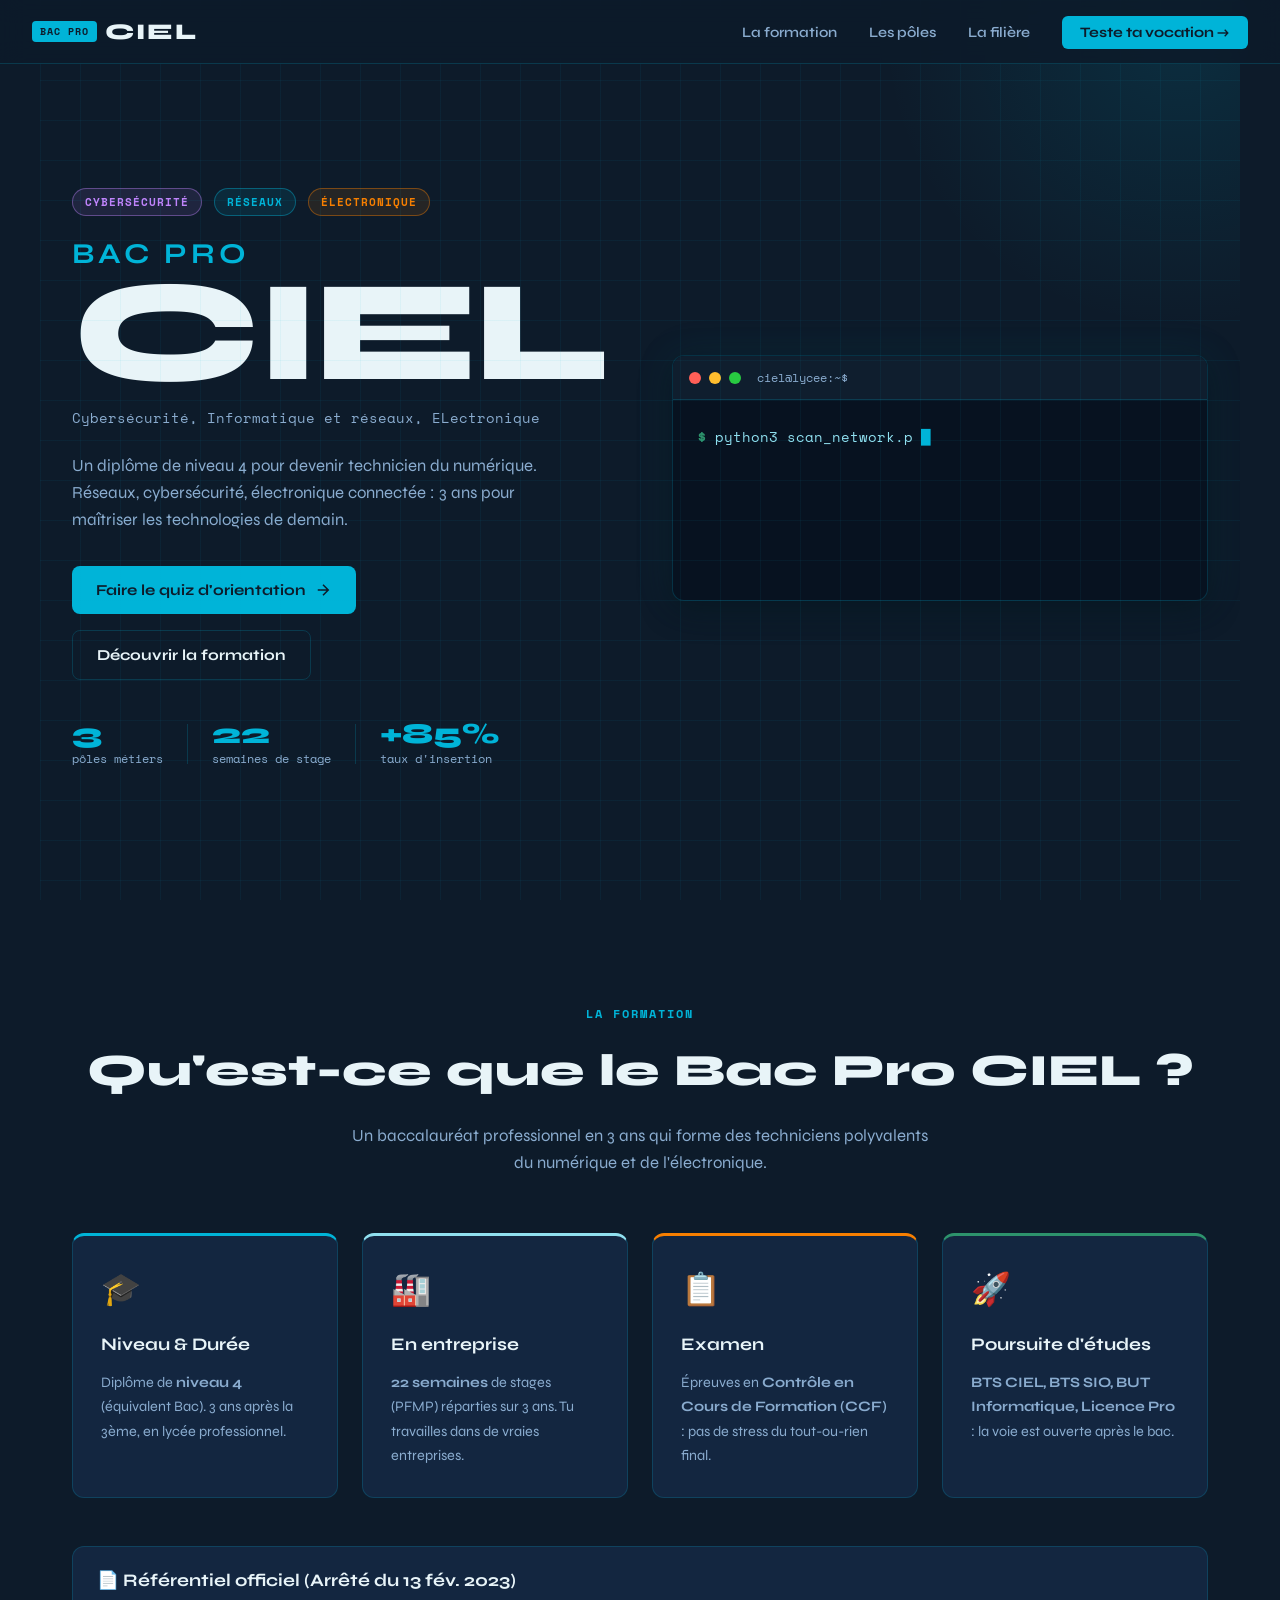
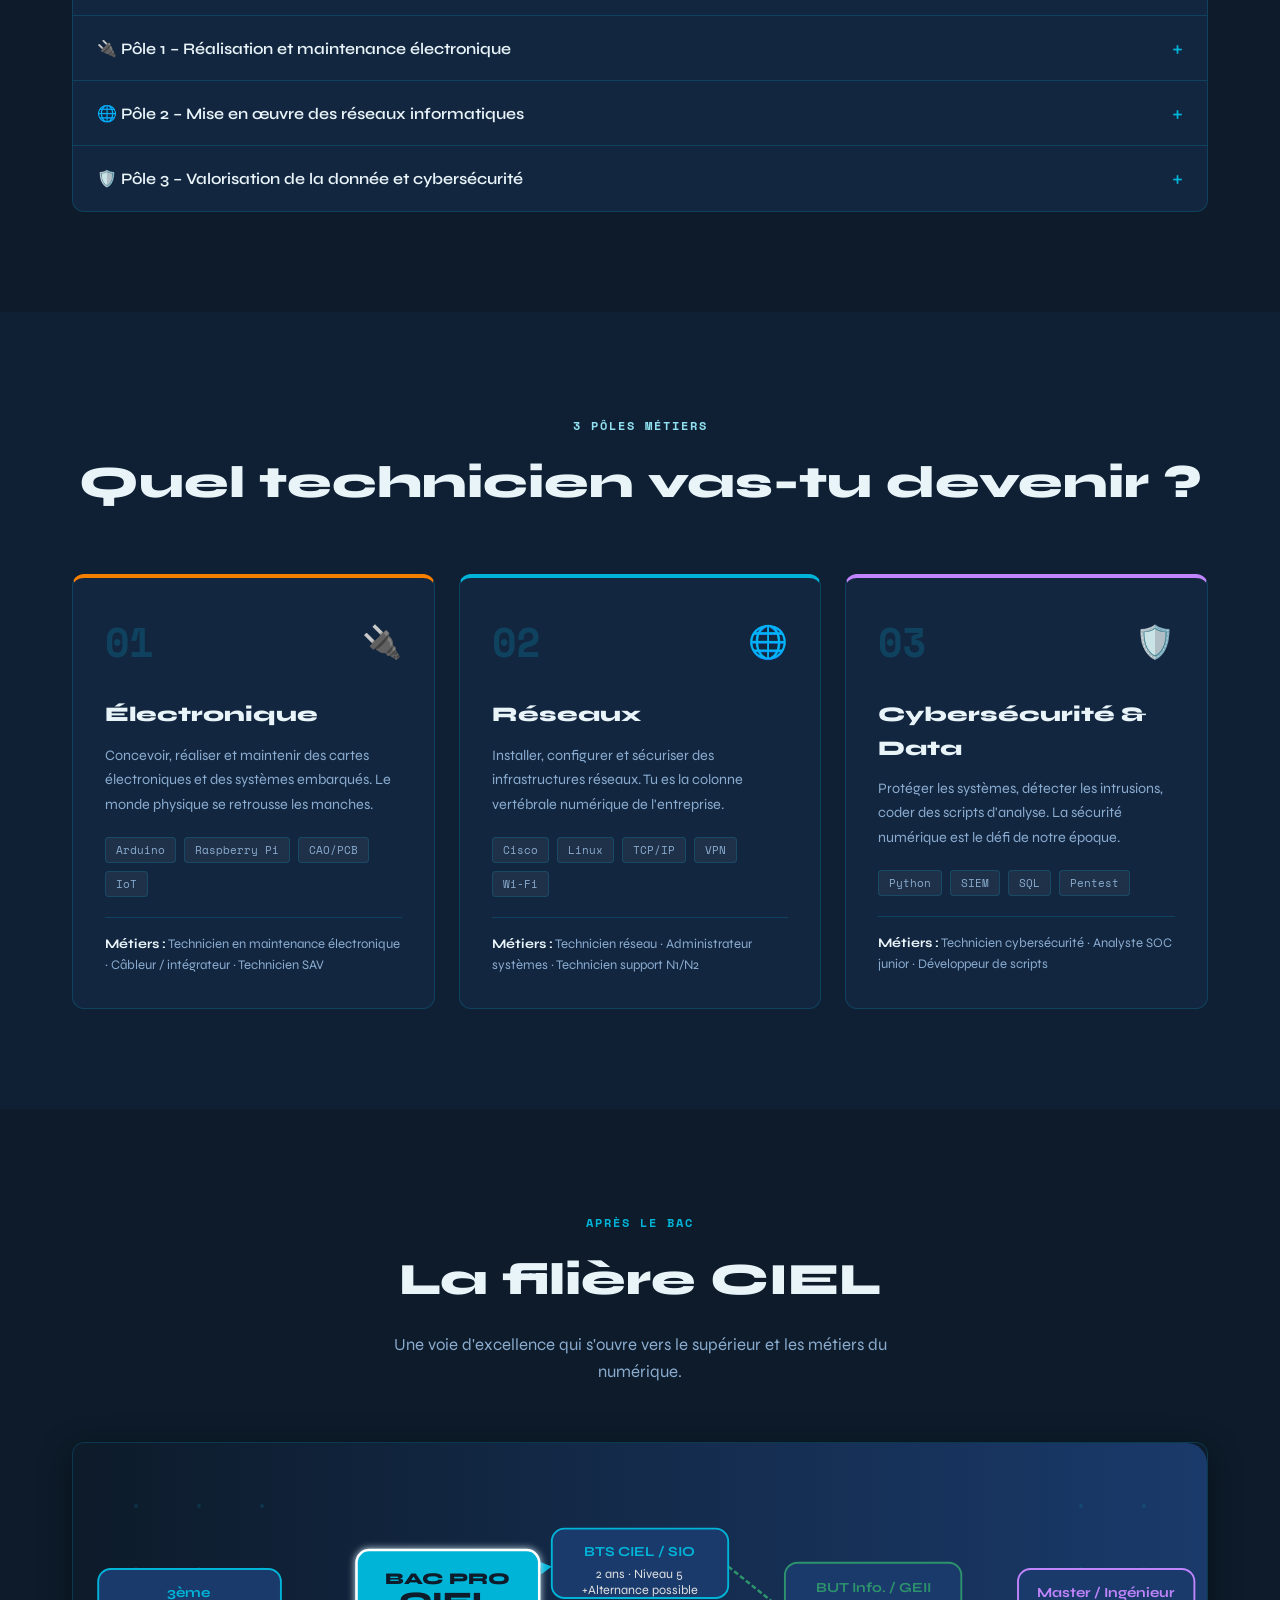
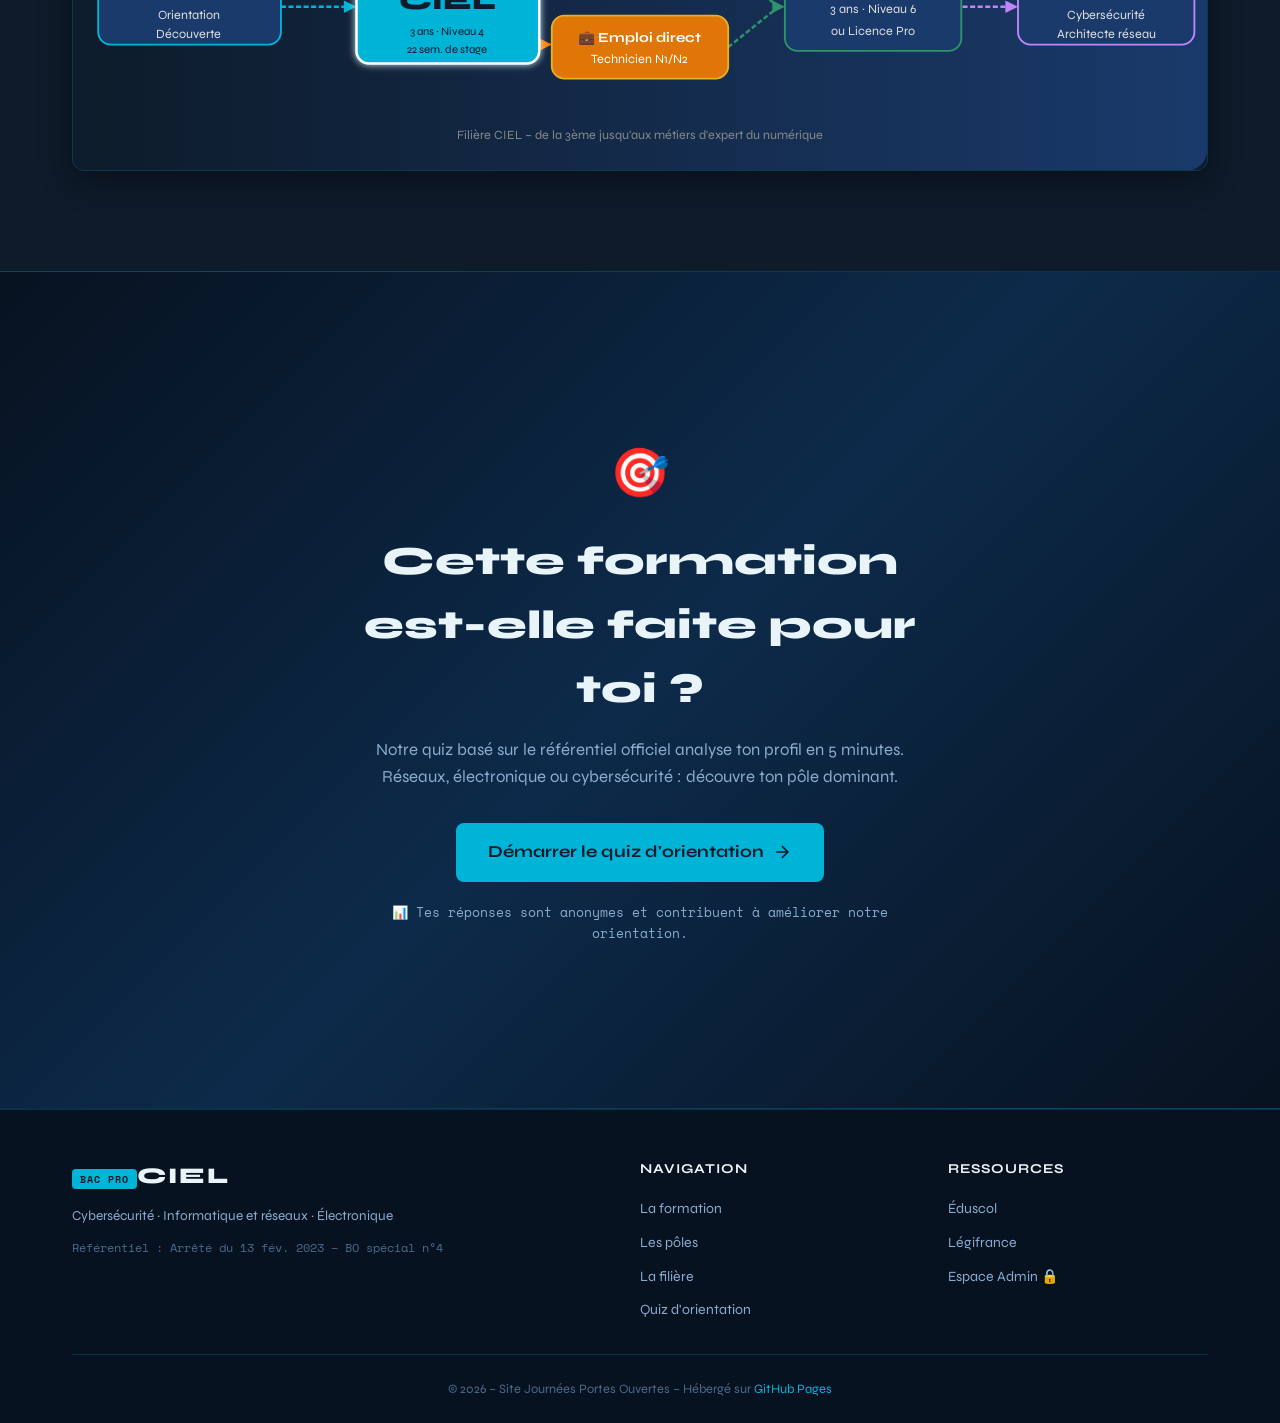
==== index.html @ d6245bb4 "Add files via upload" ====
<!DOCTYPE html>
<html lang="fr">
<head>
  <meta charset="UTF-8"/>
  <meta name="viewport" content="width=device-width, initial-scale=1.0"/>
  <title>Bac Pro CIEL – Journées Portes Ouvertes</title>
  <link rel="stylesheet" href="css/style.css"/>
  <link rel="preconnect" href="https://fonts.googleapis.com"/>
  <link rel="preconnect" href="https://fonts.gstatic.com" crossorigin/>
  <link href="https://fonts.googleapis.com/css2?family=Space+Mono:ital,wght@0,400;0,700;1,400&family=Syne:wght@400;600;700;800&display=swap" rel="stylesheet"/>
</head>
<body>

  <!-- NAV -->
  <nav class="nav" id="nav">
    <div class="nav__logo">
      <span class="nav__badge">BAC PRO</span>
      <span class="nav__name">CIEL</span>
    </div>
    <ul class="nav__links">
      <li><a href="#formation">La formation</a></li>
      <li><a href="#poles">Les pôles</a></li>
      <li><a href="#filiere">La filière</a></li>
      <li><a href="pages/quiz.html" class="nav__cta">Teste ta vocation →</a></li>
    </ul>
    <button class="nav__burger" id="burger" aria-label="Menu">☰</button>
  </nav>

  <!-- HERO -->
  <section class="hero" id="hero">
    <div class="hero__grid-bg"></div>
    <div class="hero__content">
      <div class="hero__eyebrow">
        <span class="pill pill--cyber">Cybersécurité</span>
        <span class="pill pill--net">Réseaux</span>
        <span class="pill pill--elec">Électronique</span>
      </div>
      <h1 class="hero__title">
        <span class="hero__title-main">BAC PRO</span>
        <span class="hero__title-big">CIEL</span>
      </h1>
      <p class="hero__subtitle">Cybersécurité, Informatique et réseaux, ELectronique</p>
      <p class="hero__desc">
        Un diplôme de niveau 4 pour devenir technicien du numérique.<br/>
        Réseaux, cybersécurité, électronique connectée : 3 ans pour maîtriser les technologies de demain.
      </p>
      <div class="hero__actions">
        <a href="pages/quiz.html" class="btn btn--primary">
          <span>Faire le quiz d'orientation</span>
          <svg width="18" height="18" viewBox="0 0 24 24" fill="none" stroke="currentColor" stroke-width="2"><path d="M5 12h14M12 5l7 7-7 7"/></svg>
        </a>
        <a href="#formation" class="btn btn--ghost">Découvrir la formation</a>
      </div>
      <div class="hero__stats">
        <div class="stat"><span class="stat__num">3</span><span class="stat__label">pôles métiers</span></div>
        <div class="stat__sep"></div>
        <div class="stat"><span class="stat__num">22</span><span class="stat__label">semaines de stage</span></div>
        <div class="stat__sep"></div>
        <div class="stat"><span class="stat__num">+85%</span><span class="stat__label">taux d'insertion</span></div>
      </div>
    </div>
    <div class="hero__visual">
      <div class="hero__terminal">
        <div class="terminal__bar">
          <span class="dot dot--r"></span><span class="dot dot--y"></span><span class="dot dot--g"></span>
          <span class="terminal__title">ciel@lycee:~$</span>
        </div>
        <div class="terminal__body" id="terminal-body">
          <p class="terminal__line"><span class="term-prompt">$</span> <span class="term-cmd" id="term-text"></span><span class="term-cursor">█</span></p>
        </div>
      </div>
    </div>
  </section>

  <!-- FORMATION -->
  <section class="section" id="formation">
    <div class="container">
      <div class="section__header">
        <span class="section__tag">La formation</span>
        <h2 class="section__title">Qu'est-ce que le Bac Pro CIEL ?</h2>
        <p class="section__sub">Un baccalauréat professionnel en 3 ans qui forme des techniciens polyvalents du numérique et de l'électronique.</p>
      </div>
      <div class="cards-grid">
        <div class="card card--blue">
          <div class="card__icon">🎓</div>
          <h3 class="card__title">Niveau & Durée</h3>
          <p class="card__text">Diplôme de <strong>niveau 4</strong> (équivalent Bac). 3 ans après la 3ème, en lycée professionnel.</p>
        </div>
        <div class="card card--cyan">
          <div class="card__icon">🏭</div>
          <h3 class="card__title">En entreprise</h3>
          <p class="card__text"><strong>22 semaines</strong> de stages (PFMP) réparties sur 3 ans. Tu travailles dans de vraies entreprises.</p>
        </div>
        <div class="card card--orange">
          <div class="card__icon">📋</div>
          <h3 class="card__title">Examen</h3>
          <p class="card__text">Épreuves en <strong>Contrôle en Cours de Formation (CCF)</strong> : pas de stress du tout-ou-rien final.</p>
        </div>
        <div class="card card--green">
          <div class="card__icon">🚀</div>
          <h3 class="card__title">Poursuite d'études</h3>
          <p class="card__text"><strong>BTS CIEL, BTS SIO, BUT Informatique, Licence Pro</strong> : la voie est ouverte après le bac.</p>
        </div>
      </div>

      <!-- REFERENTIEL ACCORDION -->
      <div class="accordion-block">
        <h3 class="accordion-block__title">📄 Référentiel officiel (Arrêté du 13 fév. 2023)</h3>
        <div class="accordion" id="accordion">
          <div class="accordion__item">
            <button class="accordion__btn" data-target="acc1">
              <span>🔌 Pôle 1 – Réalisation et maintenance électronique</span>
              <span class="accordion__arrow">+</span>
            </button>
            <div class="accordion__body" id="acc1">
              <ul>
                <li>Participer à la conception et à la réalisation de produits électroniques</li>
                <li>Réaliser des maquettes et des prototypes</li>
                <li>Maintenir et dépanner des systèmes électroniques</li>
                <li>Lire et interpréter des schémas électroniques</li>
                <li>Utiliser des logiciels de Conception Assistée par Ordinateur (CAO)</li>
              </ul>
              <p class="acc__competences"><strong>Compétences clés :</strong> lecture de schémas, prototypage, diagnostic de pannes, utilisation d'instruments de mesure.</p>
            </div>
          </div>
          <div class="accordion__item">
            <button class="accordion__btn" data-target="acc2">
              <span>🌐 Pôle 2 – Mise en œuvre des réseaux informatiques</span>
              <span class="accordion__arrow">+</span>
            </button>
            <div class="accordion__body" id="acc2">
              <ul>
                <li>Installer, configurer et exploiter des équipements réseau</li>
                <li>Valider la conformité d'une installation réseau</li>
                <li>Sécuriser les accès et les communications</li>
                <li>Administrer et superviser un réseau informatique</li>
                <li>Mettre en œuvre des solutions de virtualisation</li>
              </ul>
              <p class="acc__competences"><strong>Compétences clés :</strong> configuration routeurs/switches, protocoles TCP/IP, VPN, pare-feu, supervision réseau.</p>
            </div>
          </div>
          <div class="accordion__item">
            <button class="accordion__btn" data-target="acc3">
              <span>🛡️ Pôle 3 – Valorisation de la donnée et cybersécurité</span>
              <span class="accordion__arrow">+</span>
            </button>
            <div class="accordion__body" id="acc3">
              <ul>
                <li>Analyser une structure matérielle et logicielle</li>
                <li>Coder et développer des solutions logicielles (Python, scripts)</li>
                <li>Gérer et analyser des données</li>
                <li>Identifier les vulnérabilités et mettre en place des mesures de sécurité</li>
                <li>Gérer des incidents de sécurité informatique</li>
              </ul>
              <p class="acc__competences"><strong>Compétences clés :</strong> Python, bases de données, analyse de logs, gestion des vulnérabilités, cybersécurité opérationnelle.</p>
            </div>
          </div>
        </div>
      </div>
    </div>
  </section>

  <!-- POLES METIERS -->
  <section class="section section--dark" id="poles">
    <div class="container">
      <div class="section__header section__header--light">
        <span class="section__tag section__tag--light">3 pôles métiers</span>
        <h2 class="section__title section__title--light">Quel technicien vas-tu devenir ?</h2>
      </div>
      <div class="poles-grid">
        <div class="pole pole--elec">
          <div class="pole__header">
            <span class="pole__num">01</span>
            <div class="pole__icon-wrap">🔌</div>
          </div>
          <h3 class="pole__title">Électronique</h3>
          <p class="pole__desc">Concevoir, réaliser et maintenir des cartes électroniques et des systèmes embarqués. Le monde physique se retrousse les manches.</p>
          <div class="pole__tags">
            <span>Arduino</span><span>Raspberry Pi</span><span>CAO/PCB</span><span>IoT</span>
          </div>
          <div class="pole__metiers">
            <strong>Métiers :</strong> Technicien en maintenance électronique · Câbleur / intégrateur · Technicien SAV
          </div>
        </div>
        <div class="pole pole--net">
          <div class="pole__header">
            <span class="pole__num">02</span>
            <div class="pole__icon-wrap">🌐</div>
          </div>
          <h3 class="pole__title">Réseaux</h3>
          <p class="pole__desc">Installer, configurer et sécuriser des infrastructures réseaux. Tu es la colonne vertébrale numérique de l'entreprise.</p>
          <div class="pole__tags">
            <span>Cisco</span><span>Linux</span><span>TCP/IP</span><span>VPN</span><span>Wi-Fi</span>
          </div>
          <div class="pole__metiers">
            <strong>Métiers :</strong> Technicien réseau · Administrateur systèmes · Technicien support N1/N2
          </div>
        </div>
        <div class="pole pole--cyber">
          <div class="pole__header">
            <span class="pole__num">03</span>
            <div class="pole__icon-wrap">🛡️</div>
          </div>
          <h3 class="pole__title">Cybersécurité & Data</h3>
          <p class="pole__desc">Protéger les systèmes, détecter les intrusions, coder des scripts d'analyse. La sécurité numérique est le défi de notre époque.</p>
          <div class="pole__tags">
            <span>Python</span><span>SIEM</span><span>SQL</span><span>Pentest</span>
          </div>
          <div class="pole__metiers">
            <strong>Métiers :</strong> Technicien cybersécurité · Analyste SOC junior · Développeur de scripts
          </div>
        </div>
      </div>
    </div>
  </section>

  <!-- FILIERE SVG -->
  <section class="section" id="filiere">
    <div class="container">
      <div class="section__header">
        <span class="section__tag">Après le Bac</span>
        <h2 class="section__title">La filière CIEL</h2>
        <p class="section__sub">Une voie d'excellence qui s'ouvre vers le supérieur et les métiers du numérique.</p>
      </div>
      <div class="filiere-wrap">
        <svg class="filiere-svg" viewBox="0 0 900 260" xmlns="http://www.w3.org/2000/svg" role="img" aria-label="Schéma de la filière CIEL">
          <!-- Background -->
          <defs>
            <linearGradient id="bg-grad" x1="0%" y1="0%" x2="100%" y2="0%">
              <stop offset="0%" style="stop-color:#0d1b2a;stop-opacity:1"/>
              <stop offset="100%" style="stop-color:#1a3a6b;stop-opacity:1"/>
            </linearGradient>
            <filter id="glow">
              <feGaussianBlur stdDeviation="3" result="coloredBlur"/>
              <feMerge><feMergeNode in="coloredBlur"/><feMergeNode in="SourceGraphic"/></feMerge>
            </filter>
          </defs>
          <rect width="900" height="260" rx="16" fill="url(#bg-grad)"/>

          <!-- Grid dots -->
          <g opacity="0.15">
            <circle cx="50" cy="50" r="1.5" fill="#00b4d8"/>
            <circle cx="100" cy="50" r="1.5" fill="#00b4d8"/>
            <circle cx="150" cy="50" r="1.5" fill="#00b4d8"/>
            <circle cx="50" cy="100" r="1.5" fill="#00b4d8"/>
            <circle cx="100" cy="100" r="1.5" fill="#00b4d8"/>
            <circle cx="150" cy="100" r="1.5" fill="#00b4d8"/>
            <circle cx="800" cy="50" r="1.5" fill="#00b4d8"/>
            <circle cx="850" cy="50" r="1.5" fill="#00b4d8"/>
            <circle cx="800" cy="100" r="1.5" fill="#00b4d8"/>
            <circle cx="850" cy="100" r="1.5" fill="#00b4d8"/>
          </g>

          <!-- Connecting arrows -->
          <line x1="165" y1="130" x2="215" y2="130" stroke="#00b4d8" stroke-width="2" stroke-dasharray="4,2"/>
          <polygon points="215,125 225,130 215,135" fill="#00b4d8"/>

          <line x1="335" y1="130" x2="375" y2="100" stroke="#00b4d8" stroke-width="2" stroke-dasharray="4,2"/>
          <polygon points="370,94 380,98 372,104" fill="#00b4d8"/>

          <line x1="335" y1="130" x2="375" y2="160" stroke="#f77f00" stroke-width="2" stroke-dasharray="4,2"/>
          <polygon points="370,155 380,160 370,165" fill="#f77f00"/>

          <line x1="520" y1="98" x2="560" y2="130" stroke="#2d936c" stroke-width="2" stroke-dasharray="4,2"/>
          <line x1="520" y1="162" x2="560" y2="130" stroke="#2d936c" stroke-width="2" stroke-dasharray="4,2"/>
          <polygon points="555,125 565,130 555,135" fill="#2d936c"/>

          <line x1="700" y1="130" x2="740" y2="130" stroke="#c084fc" stroke-width="2" stroke-dasharray="4,2"/>
          <polygon points="740,125 750,130 740,135" fill="#c084fc"/>

          <!-- Step 1: 3ème -->
          <rect x="20" y="100" width="145" height="60" rx="10" fill="#1a3a6b" stroke="#00b4d8" stroke-width="1.5"/>
          <text x="92" y="122" text-anchor="middle" fill="#00b4d8" font-family="Syne,sans-serif" font-size="11" font-weight="700">3ème</text>
          <text x="92" y="140" text-anchor="middle" fill="#e0e0e0" font-family="Syne,sans-serif" font-size="10">Orientation</text>
          <text x="92" y="155" text-anchor="middle" fill="#e0e0e0" font-family="Syne,sans-serif" font-size="10">Découverte</text>

          <!-- Step 2: Bac Pro CIEL (central, bigger) -->
          <rect x="225" y="85" width="145" height="90" rx="10" fill="#00b4d8" stroke="#fff" stroke-width="2" filter="url(#glow)"/>
          <text x="297" y="112" text-anchor="middle" fill="#0d1b2a" font-family="Syne,sans-serif" font-size="13" font-weight="800">BAC PRO</text>
          <text x="297" y="132" text-anchor="middle" fill="#0d1b2a" font-family="Syne,sans-serif" font-size="20" font-weight="800">CIEL</text>
          <text x="297" y="152" text-anchor="middle" fill="#0d1b2a" font-family="Syne,sans-serif" font-size="9">3 ans · Niveau 4</text>
          <text x="297" y="167" text-anchor="middle" fill="#0d1b2a" font-family="Syne,sans-serif" font-size="9">22 sem. de stage</text>

          <!-- Step 3a: BTS CIEL -->
          <rect x="380" y="68" width="140" height="55" rx="10" fill="#1a3a6b" stroke="#00b4d8" stroke-width="1.5"/>
          <text x="450" y="90" text-anchor="middle" fill="#00b4d8" font-family="Syne,sans-serif" font-size="11" font-weight="700">BTS CIEL / SIO</text>
          <text x="450" y="107" text-anchor="middle" fill="#e0e0e0" font-family="Syne,sans-serif" font-size="10">2 ans · Niveau 5</text>
          <text x="450" y="120" text-anchor="middle" fill="#e0e0e0" font-family="Syne,sans-serif" font-size="10">+Alternance possible</text>

          <!-- Step 3b: Emploi direct -->
          <rect x="380" y="137" width="140" height="50" rx="10" fill="#f77f00" stroke="#fbbf24" stroke-width="1.5" opacity="0.9"/>
          <text x="450" y="158" text-anchor="middle" fill="#fff" font-family="Syne,sans-serif" font-size="11" font-weight="700">💼 Emploi direct</text>
          <text x="450" y="175" text-anchor="middle" fill="#fff" font-family="Syne,sans-serif" font-size="10">Technicien N1/N2</text>

          <!-- Step 4: BUT -->
          <rect x="565" y="95" width="140" height="70" rx="10" fill="#1a3a6b" stroke="#2d936c" stroke-width="1.5"/>
          <text x="635" y="118" text-anchor="middle" fill="#2d936c" font-family="Syne,sans-serif" font-size="11" font-weight="700">BUT Info. / GEII</text>
          <text x="635" y="135" text-anchor="middle" fill="#e0e0e0" font-family="Syne,sans-serif" font-size="10">3 ans · Niveau 6</text>
          <text x="635" y="152" text-anchor="middle" fill="#e0e0e0" font-family="Syne,sans-serif" font-size="10">ou Licence Pro</text>

          <!-- Step 5: Expert -->
          <rect x="750" y="100" width="140" height="60" rx="10" fill="#1a3a6b" stroke="#c084fc" stroke-width="1.5"/>
          <text x="820" y="122" text-anchor="middle" fill="#c084fc" font-family="Syne,sans-serif" font-size="11" font-weight="700">Master / Ingénieur</text>
          <text x="820" y="140" text-anchor="middle" fill="#e0e0e0" font-family="Syne,sans-serif" font-size="10">Cybersécurité</text>
          <text x="820" y="155" text-anchor="middle" fill="#e0e0e0" font-family="Syne,sans-serif" font-size="10">Architecte réseau</text>

          <!-- Legend -->
          <text x="450" y="235" text-anchor="middle" fill="#888" font-family="Syne,sans-serif" font-size="10">Filière CIEL – de la 3ème jusqu'aux métiers d'expert du numérique</text>
        </svg>
      </div>
    </div>
  </section>

  <!-- CTA QUIZ -->
  <section class="section section--cta">
    <div class="container container--narrow">
      <div class="cta-block">
        <span class="cta-block__emoji">🎯</span>
        <h2 class="cta-block__title">Cette formation est-elle faite pour toi ?</h2>
        <p class="cta-block__sub">Notre quiz basé sur le référentiel officiel analyse ton profil en 5 minutes. Réseaux, électronique ou cybersécurité : découvre ton pôle dominant.</p>
        <a href="pages/quiz.html" class="btn btn--primary btn--xl">
          Démarrer le quiz d'orientation
          <svg width="20" height="20" viewBox="0 0 24 24" fill="none" stroke="currentColor" stroke-width="2"><path d="M5 12h14M12 5l7 7-7 7"/></svg>
        </a>
        <p class="cta-block__note">📊 Tes réponses sont anonymes et contribuent à améliorer notre orientation.</p>
      </div>
    </div>
  </section>

  <!-- FOOTER -->
  <footer class="footer">
    <div class="container">
      <div class="footer__grid">
        <div class="footer__brand">
          <span class="nav__badge">BAC PRO</span><span class="nav__name">CIEL</span>
          <p>Cybersécurité · Informatique et réseaux · Électronique</p>
          <p class="footer__ref">Référentiel : Arrêté du 13 fév. 2023 – BO spécial n°4</p>
        </div>
        <div class="footer__links">
          <h4>Navigation</h4>
          <ul>
            <li><a href="#formation">La formation</a></li>
            <li><a href="#poles">Les pôles</a></li>
            <li><a href="#filiere">La filière</a></li>
            <li><a href="pages/quiz.html">Quiz d'orientation</a></li>
          </ul>
        </div>
        <div class="footer__links">
          <h4>Ressources</h4>
          <ul>
            <li><a href="https://eduscol.education.fr" target="_blank" rel="noopener">Éduscol</a></li>
            <li><a href="https://www.legifrance.gouv.fr" target="_blank" rel="noopener">Légifrance</a></li>
            <li><a href="admin/index.html">Espace Admin 🔒</a></li>
          </ul>
        </div>
      </div>
      <div class="footer__bottom">
        <p>© 2026 – Site Journées Portes Ouvertes – Hébergé sur <a href="https://pages.github.com" target="_blank" rel="noopener">GitHub Pages</a></p>
      </div>
    </div>
  </footer>

  <script src="js/main.js"></script>
</body>
</html>
---- css/style.css ----
/* ============================================================
   BAC PRO CIEL – Journées Portes Ouvertes
   Style principal – Design "Tech Terminal"
   ============================================================ */

:root {
  --bg: #0d1b2a;
  --bg2: #0f2035;
  --surface: #132640;
  --surface2: #1a3a6b;
  --blue: #1a3a6b;
  --cyan: #00b4d8;
  --cyan-light: #90e0ef;
  --orange: #f77f00;
  --green: #2d936c;
  --purple: #c084fc;
  --text: #e8f4f8;
  --text-muted: #8aaccf;
  --border: rgba(0, 180, 216, 0.2);
  --font-display: 'Syne', sans-serif;
  --font-mono: 'Space Mono', monospace;
  --radius: 12px;
  --shadow: 0 8px 32px rgba(0,0,0,0.4);
  --transition: 0.3s cubic-bezier(0.4, 0, 0.2, 1);
}

*, *::before, *::after { box-sizing: border-box; margin: 0; padding: 0; }

html { scroll-behavior: smooth; }

body {
  background: var(--bg);
  color: var(--text);
  font-family: var(--font-display);
  font-size: 16px;
  line-height: 1.6;
  overflow-x: hidden;
}

a { color: var(--cyan); text-decoration: none; transition: color var(--transition); }
a:hover { color: var(--cyan-light); }

/* ── NAV ─────────────────────────────────────────────────── */
.nav {
  position: fixed; top: 0; left: 0; right: 0; z-index: 100;
  display: flex; align-items: center; justify-content: space-between;
  padding: 0 2rem;
  height: 64px;
  background: rgba(13, 27, 42, 0.85);
  backdrop-filter: blur(12px);
  border-bottom: 1px solid var(--border);
  transition: box-shadow var(--transition);
}
.nav.scrolled { box-shadow: 0 4px 24px rgba(0,0,0,0.5); }

.nav__logo { display: flex; align-items: center; gap: 0.5rem; }
.nav__badge {
  background: var(--cyan); color: var(--bg);
  font-family: var(--font-mono); font-size: 0.65rem; font-weight: 700;
  padding: 2px 8px; border-radius: 4px; letter-spacing: 1px;
}
.nav__name { font-size: 1.4rem; font-weight: 800; color: var(--text); letter-spacing: 2px; }

.nav__links { display: flex; align-items: center; gap: 2rem; list-style: none; }
.nav__links a { font-size: 0.9rem; font-weight: 600; color: var(--text-muted); transition: color var(--transition); }
.nav__links a:hover { color: var(--cyan); }

.nav__cta {
  background: var(--cyan) !important; color: var(--bg) !important;
  padding: 8px 18px; border-radius: 6px; font-weight: 700 !important;
  transition: background var(--transition), transform var(--transition) !important;
}
.nav__cta:hover { background: var(--cyan-light) !important; transform: translateY(-1px); }

.nav__burger { display: none; background: none; border: none; color: var(--text); font-size: 1.5rem; cursor: pointer; }

/* ── HERO ─────────────────────────────────────────────────── */
.hero {
  min-height: 100vh;
  display: flex; align-items: center;
  padding: 100px 2rem 4rem;
  position: relative;
  overflow: hidden;
}

.hero__grid-bg {
  position: absolute; inset: 0;
  background-image:
    linear-gradient(rgba(0,180,216,0.06) 1px, transparent 1px),
    linear-gradient(90deg, rgba(0,180,216,0.06) 1px, transparent 1px);
  background-size: 40px 40px;
  pointer-events: none;
}
.hero::before {
  content: '';
  position: absolute; top: -30%; right: -20%; width: 600px; height: 600px;
  background: radial-gradient(circle, rgba(0,180,216,0.12) 0%, transparent 70%);
  pointer-events: none;
}

.hero { display: grid; grid-template-columns: 1fr 1fr; gap: 4rem; align-items: center; max-width: 1200px; margin: 0 auto; width: 100%; padding-top: 120px; }

.hero__eyebrow { display: flex; gap: 0.75rem; flex-wrap: wrap; margin-bottom: 1.5rem; }

.pill {
  font-family: var(--font-mono); font-size: 0.7rem; font-weight: 700;
  padding: 4px 12px; border-radius: 20px; letter-spacing: 1px;
  text-transform: uppercase; border: 1px solid;
}
.pill--cyber { color: #c084fc; border-color: rgba(192,132,252,0.4); background: rgba(192,132,252,0.1); }
.pill--net { color: var(--cyan); border-color: rgba(0,180,216,0.4); background: rgba(0,180,216,0.1); }
.pill--elec { color: var(--orange); border-color: rgba(247,127,0,0.4); background: rgba(247,127,0,0.1); }

.hero__title { line-height: 1; margin-bottom: 0.5rem; }
.hero__title-main { display: block; font-size: clamp(1.2rem, 3vw, 1.8rem); font-weight: 700; color: var(--cyan); letter-spacing: 4px; }
.hero__title-big { display: block; font-size: clamp(5rem, 12vw, 9rem); font-weight: 800; color: var(--text); letter-spacing: -4px; line-height: 0.9; }

.hero__subtitle { font-family: var(--font-mono); font-size: 0.9rem; color: var(--text-muted); margin-bottom: 1.5rem; }
.hero__desc { font-size: 1.05rem; color: var(--text-muted); margin-bottom: 2rem; max-width: 480px; }

.hero__actions { display: flex; gap: 1rem; flex-wrap: wrap; margin-bottom: 2.5rem; }

.hero__stats { display: flex; align-items: center; gap: 1.5rem; }
.stat { display: flex; flex-direction: column; }
.stat__num { font-size: 1.8rem; font-weight: 800; color: var(--cyan); line-height: 1; }
.stat__label { font-size: 0.75rem; color: var(--text-muted); font-family: var(--font-mono); }
.stat__sep { width: 1px; height: 40px; background: var(--border); }

/* Terminal */
.hero__terminal {
  background: #071220; border: 1px solid var(--border);
  border-radius: var(--radius); overflow: hidden;
  box-shadow: var(--shadow), 0 0 40px rgba(0,180,216,0.1);
  font-family: var(--font-mono);
}
.terminal__bar {
  background: #0f1e2e; padding: 12px 16px;
  display: flex; align-items: center; gap: 8px;
  border-bottom: 1px solid var(--border);
}
.dot { width: 12px; height: 12px; border-radius: 50%; display: inline-block; }
.dot--r { background: #ff5f57; }
.dot--y { background: #ffbd2e; }
.dot--g { background: #28ca41; }
.terminal__title { font-size: 0.75rem; color: var(--text-muted); margin-left: 8px; }
.terminal__body { padding: 1.5rem; min-height: 200px; }
.terminal__line { display: flex; align-items: baseline; gap: 0.5rem; }
.term-prompt { color: var(--green); font-weight: 700; }
.term-cmd { color: var(--cyan-light); font-size: 0.85rem; }
.term-cursor { color: var(--cyan); animation: blink 1s infinite; }
@keyframes blink { 0%,50% { opacity: 1; } 51%,100% { opacity: 0; } }

/* ── BUTTONS ─────────────────────────────────────────────── */
.btn {
  display: inline-flex; align-items: center; gap: 8px;
  font-family: var(--font-display); font-weight: 700; font-size: 0.95rem;
  padding: 12px 24px; border-radius: 8px;
  border: none; cursor: pointer;
  transition: all var(--transition); text-decoration: none;
}
.btn--primary { background: var(--cyan); color: var(--bg); }
.btn--primary:hover { background: var(--cyan-light); transform: translateY(-2px); box-shadow: 0 8px 24px rgba(0,180,216,0.35); color: var(--bg); }
.btn--ghost { background: transparent; color: var(--text); border: 1.5px solid var(--border); }
.btn--ghost:hover { border-color: var(--cyan); color: var(--cyan); }
.btn--xl { padding: 16px 32px; font-size: 1.05rem; }

/* ── CONTAINER ───────────────────────────────────────────── */
.container { max-width: 1200px; margin: 0 auto; padding: 0 2rem; }
.container--narrow { max-width: 700px; }

/* ── SECTIONS ────────────────────────────────────────────── */
.section { padding: 100px 0; }
.section--dark { background: var(--bg2); }
.section--cta {
  background: linear-gradient(135deg, #071220 0%, #0d2a4a 50%, #071220 100%);
  border-top: 1px solid var(--border);
  border-bottom: 1px solid var(--border);
}

.section__header { text-align: center; margin-bottom: 3.5rem; }
.section__header--light .section__title, .section__header--light .section__sub { color: var(--text); }
.section__tag {
  display: inline-block;
  font-family: var(--font-mono); font-size: 0.75rem; font-weight: 700;
  color: var(--cyan); letter-spacing: 2px; text-transform: uppercase;
  margin-bottom: 0.75rem;
}
.section__tag--light { color: var(--cyan-light); }
.section__title { font-size: clamp(1.8rem, 4vw, 2.8rem); font-weight: 800; color: var(--text); margin-bottom: 1rem; }
.section__title--light { color: var(--text); }
.section__sub { font-size: 1.05rem; color: var(--text-muted); max-width: 580px; margin: 0 auto; }

/* ── CARDS ───────────────────────────────────────────────── */
.cards-grid { display: grid; grid-template-columns: repeat(auto-fit, minmax(240px, 1fr)); gap: 1.5rem; margin-bottom: 3rem; }
.card {
  background: var(--surface); border: 1px solid var(--border);
  border-radius: var(--radius); padding: 1.75rem;
  transition: transform var(--transition), box-shadow var(--transition);
}
.card:hover { transform: translateY(-4px); box-shadow: 0 16px 40px rgba(0,0,0,0.4); }
.card--blue { border-top: 3px solid var(--cyan); }
.card--cyan { border-top: 3px solid #90e0ef; }
.card--orange { border-top: 3px solid var(--orange); }
.card--green { border-top: 3px solid var(--green); }
.card__icon { font-size: 2rem; margin-bottom: 1rem; }
.card__title { font-size: 1.1rem; font-weight: 700; color: var(--text); margin-bottom: 0.75rem; }
.card__text { font-size: 0.9rem; color: var(--text-muted); line-height: 1.7; }

/* ── ACCORDION ───────────────────────────────────────────── */
.accordion-block {
  background: var(--surface); border: 1px solid var(--border);
  border-radius: var(--radius); overflow: hidden;
}
.accordion-block__title {
  font-size: 1.1rem; font-weight: 700; padding: 1.25rem 1.5rem;
  border-bottom: 1px solid var(--border); color: var(--text);
}
.accordion__item { border-bottom: 1px solid var(--border); }
.accordion__item:last-child { border-bottom: none; }
.accordion__btn {
  width: 100%; display: flex; align-items: center; justify-content: space-between;
  padding: 1.1rem 1.5rem;
  background: none; border: none; cursor: pointer;
  font-family: var(--font-display); font-size: 1rem; font-weight: 600;
  color: var(--text); text-align: left;
  transition: background var(--transition);
}
.accordion__btn:hover { background: rgba(0,180,216,0.05); }
.accordion__arrow { font-size: 1.5rem; font-weight: 300; color: var(--cyan); transition: transform var(--transition); }
.accordion__btn.active .accordion__arrow { transform: rotate(45deg); }
.accordion__body {
  max-height: 0; overflow: hidden;
  transition: max-height 0.4s cubic-bezier(0.4,0,0.2,1), padding 0.4s;
  padding: 0 1.5rem;
}
.accordion__body.open { max-height: 600px; padding: 1rem 1.5rem 1.5rem; }
.accordion__body ul { list-style: none; display: flex; flex-direction: column; gap: 0.5rem; margin-bottom: 1rem; }
.accordion__body li { padding-left: 1.5rem; position: relative; font-size: 0.92rem; color: var(--text-muted); }
.accordion__body li::before { content: '▸'; position: absolute; left: 0; color: var(--cyan); }
.acc__competences { background: rgba(0,180,216,0.08); border-left: 3px solid var(--cyan); padding: 0.75rem 1rem; border-radius: 0 8px 8px 0; font-size: 0.88rem; color: var(--text-muted); }

/* ── POLES ───────────────────────────────────────────────── */
.poles-grid { display: grid; grid-template-columns: repeat(auto-fit, minmax(280px, 1fr)); gap: 1.5rem; }
.pole {
  background: var(--surface); border: 1px solid var(--border);
  border-radius: var(--radius); padding: 2rem;
  transition: transform var(--transition), box-shadow var(--transition);
}
.pole:hover { transform: translateY(-6px); }
.pole--elec { border-top: 4px solid var(--orange); }
.pole--net { border-top: 4px solid var(--cyan); }
.pole--cyber { border-top: 4px solid var(--purple); }

.pole__header { display: flex; align-items: center; justify-content: space-between; margin-bottom: 1.5rem; }
.pole__num { font-family: var(--font-mono); font-size: 2.5rem; font-weight: 700; color: var(--border); }
.pole__icon-wrap { font-size: 2rem; }
.pole__title { font-size: 1.3rem; font-weight: 800; color: var(--text); margin-bottom: 0.75rem; }
.pole__desc { font-size: 0.9rem; color: var(--text-muted); line-height: 1.7; margin-bottom: 1.25rem; }
.pole__tags { display: flex; flex-wrap: wrap; gap: 0.5rem; margin-bottom: 1.25rem; }
.pole__tags span {
  font-family: var(--font-mono); font-size: 0.7rem;
  padding: 3px 10px; border-radius: 4px;
  background: rgba(255,255,255,0.05); border: 1px solid var(--border);
  color: var(--text-muted);
}
.pole__metiers { font-size: 0.82rem; color: var(--text-muted); padding-top: 1rem; border-top: 1px solid var(--border); }
.pole__metiers strong { color: var(--text); }

/* ── FILIERE SVG ─────────────────────────────────────────── */
.filiere-wrap { border: 1px solid var(--border); border-radius: var(--radius); overflow: hidden; box-shadow: var(--shadow); }
.filiere-svg { width: 100%; height: auto; display: block; }

/* ── CTA BLOCK ───────────────────────────────────────────── */
.cta-block {
  text-align: center;
  padding: 4rem 2rem;
}
.cta-block__emoji { font-size: 3rem; display: block; margin-bottom: 1rem; }
.cta-block__title { font-size: clamp(1.8rem, 4vw, 2.5rem); font-weight: 800; color: var(--text); margin-bottom: 1rem; }
.cta-block__sub { font-size: 1.05rem; color: var(--text-muted); margin-bottom: 2rem; }
.cta-block .btn { margin-bottom: 1.25rem; }
.cta-block__note { font-size: 0.82rem; color: var(--text-muted); font-family: var(--font-mono); }

/* ── FOOTER ──────────────────────────────────────────────── */
.footer { background: #071220; border-top: 1px solid var(--border); padding: 3rem 0 1.5rem; }
.footer__grid { display: grid; grid-template-columns: 2fr 1fr 1fr; gap: 3rem; margin-bottom: 2rem; }
.footer__brand p { font-size: 0.85rem; color: var(--text-muted); margin-top: 0.75rem; }
.footer__ref { font-family: var(--font-mono); font-size: 0.72rem !important; color: #4a6a8a !important; margin-top: 0.5rem; }
.footer__links h4 { font-size: 0.85rem; font-weight: 700; color: var(--text); margin-bottom: 1rem; text-transform: uppercase; letter-spacing: 1px; }
.footer__links ul { list-style: none; display: flex; flex-direction: column; gap: 0.5rem; }
.footer__links a { font-size: 0.88rem; color: var(--text-muted); transition: color var(--transition); }
.footer__links a:hover { color: var(--cyan); }
.footer__bottom { border-top: 1px solid var(--border); padding-top: 1.5rem; text-align: center; font-size: 0.8rem; color: #4a6a8a; }

/* ── RESPONSIVE ──────────────────────────────────────────── */
@media (max-width: 900px) {
  .hero { grid-template-columns: 1fr; padding-top: 100px; }
  .hero__visual { order: -1; }
  .footer__grid { grid-template-columns: 1fr; gap: 2rem; }
  .nav__links { display: none; }
  .nav__links.open { display: flex; flex-direction: column; position: absolute; top: 64px; left: 0; right: 0; background: var(--bg); padding: 1rem; border-bottom: 1px solid var(--border); gap: 1rem; }
  .nav__burger { display: block; }
}

@media (max-width: 600px) {
  .hero__title-big { font-size: 4.5rem; }
  .section { padding: 60px 0; }
  .hero__stats { flex-wrap: wrap; gap: 1rem; }
}
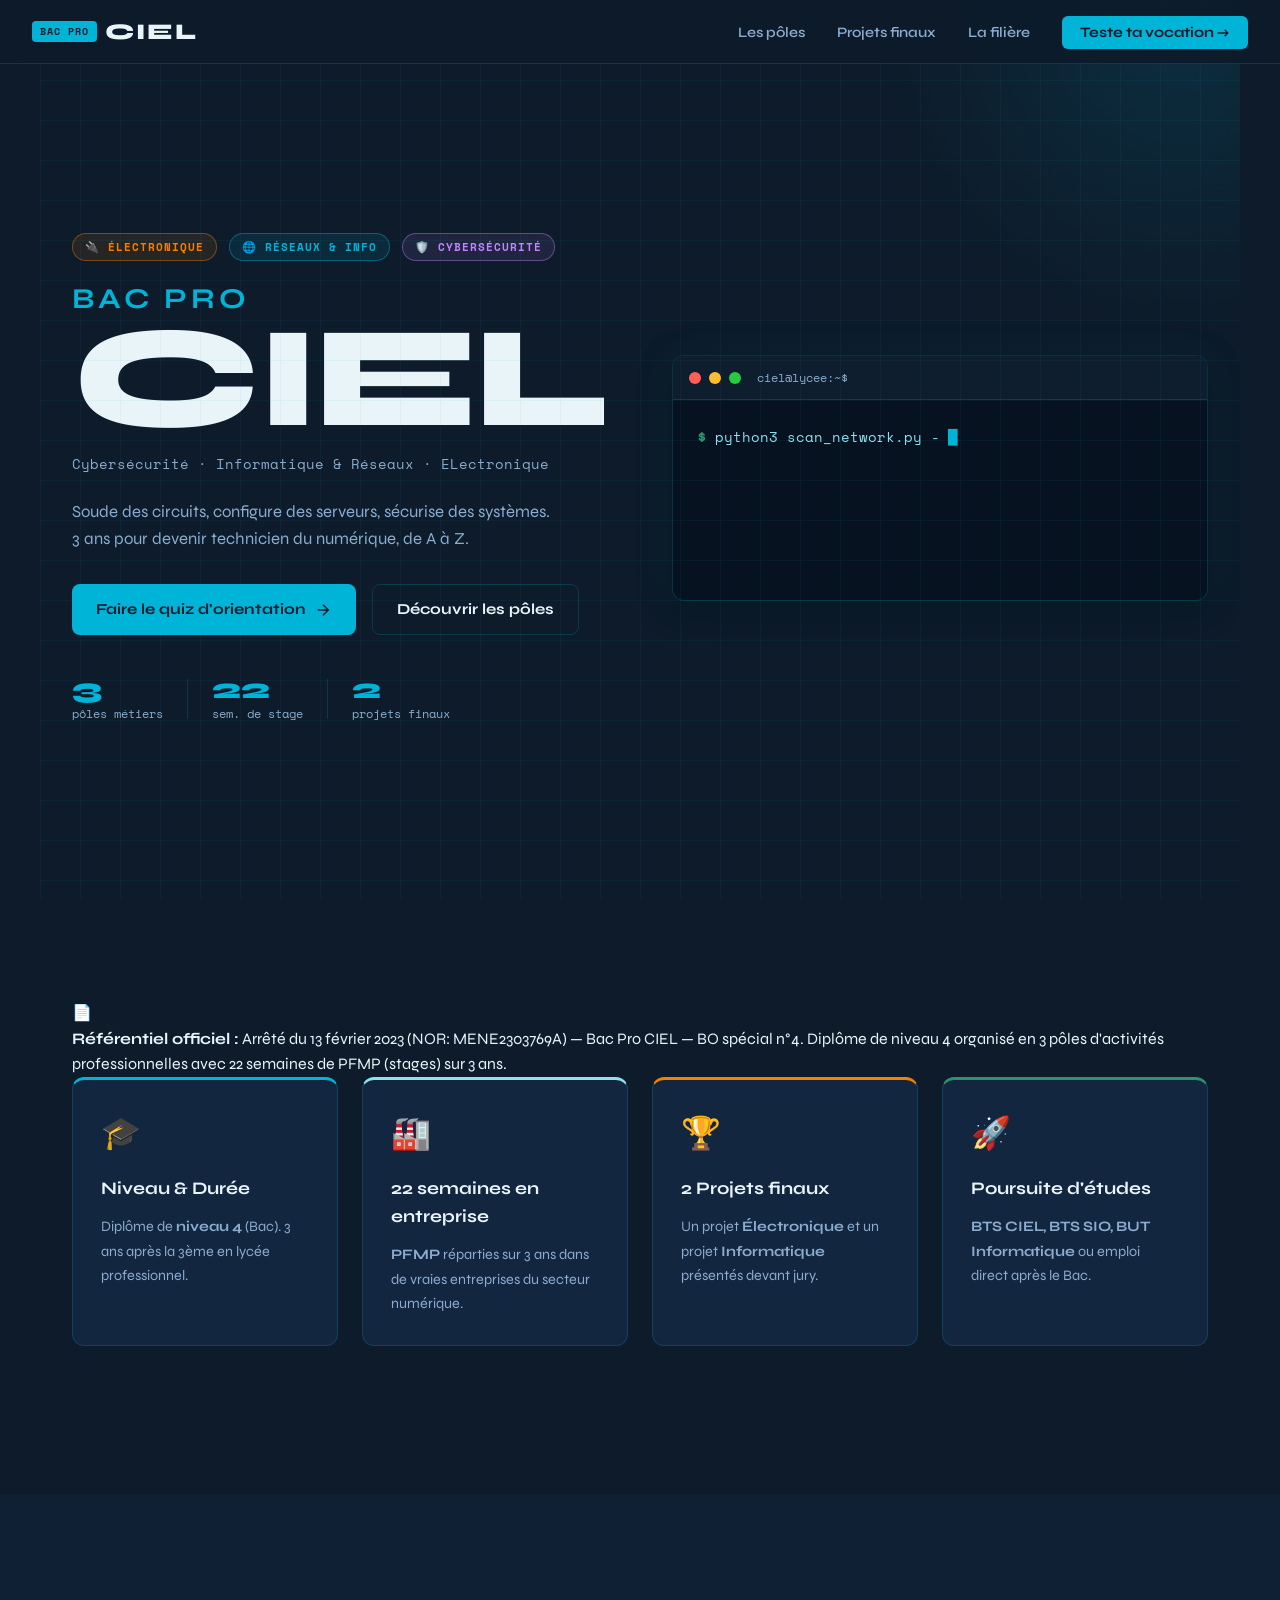
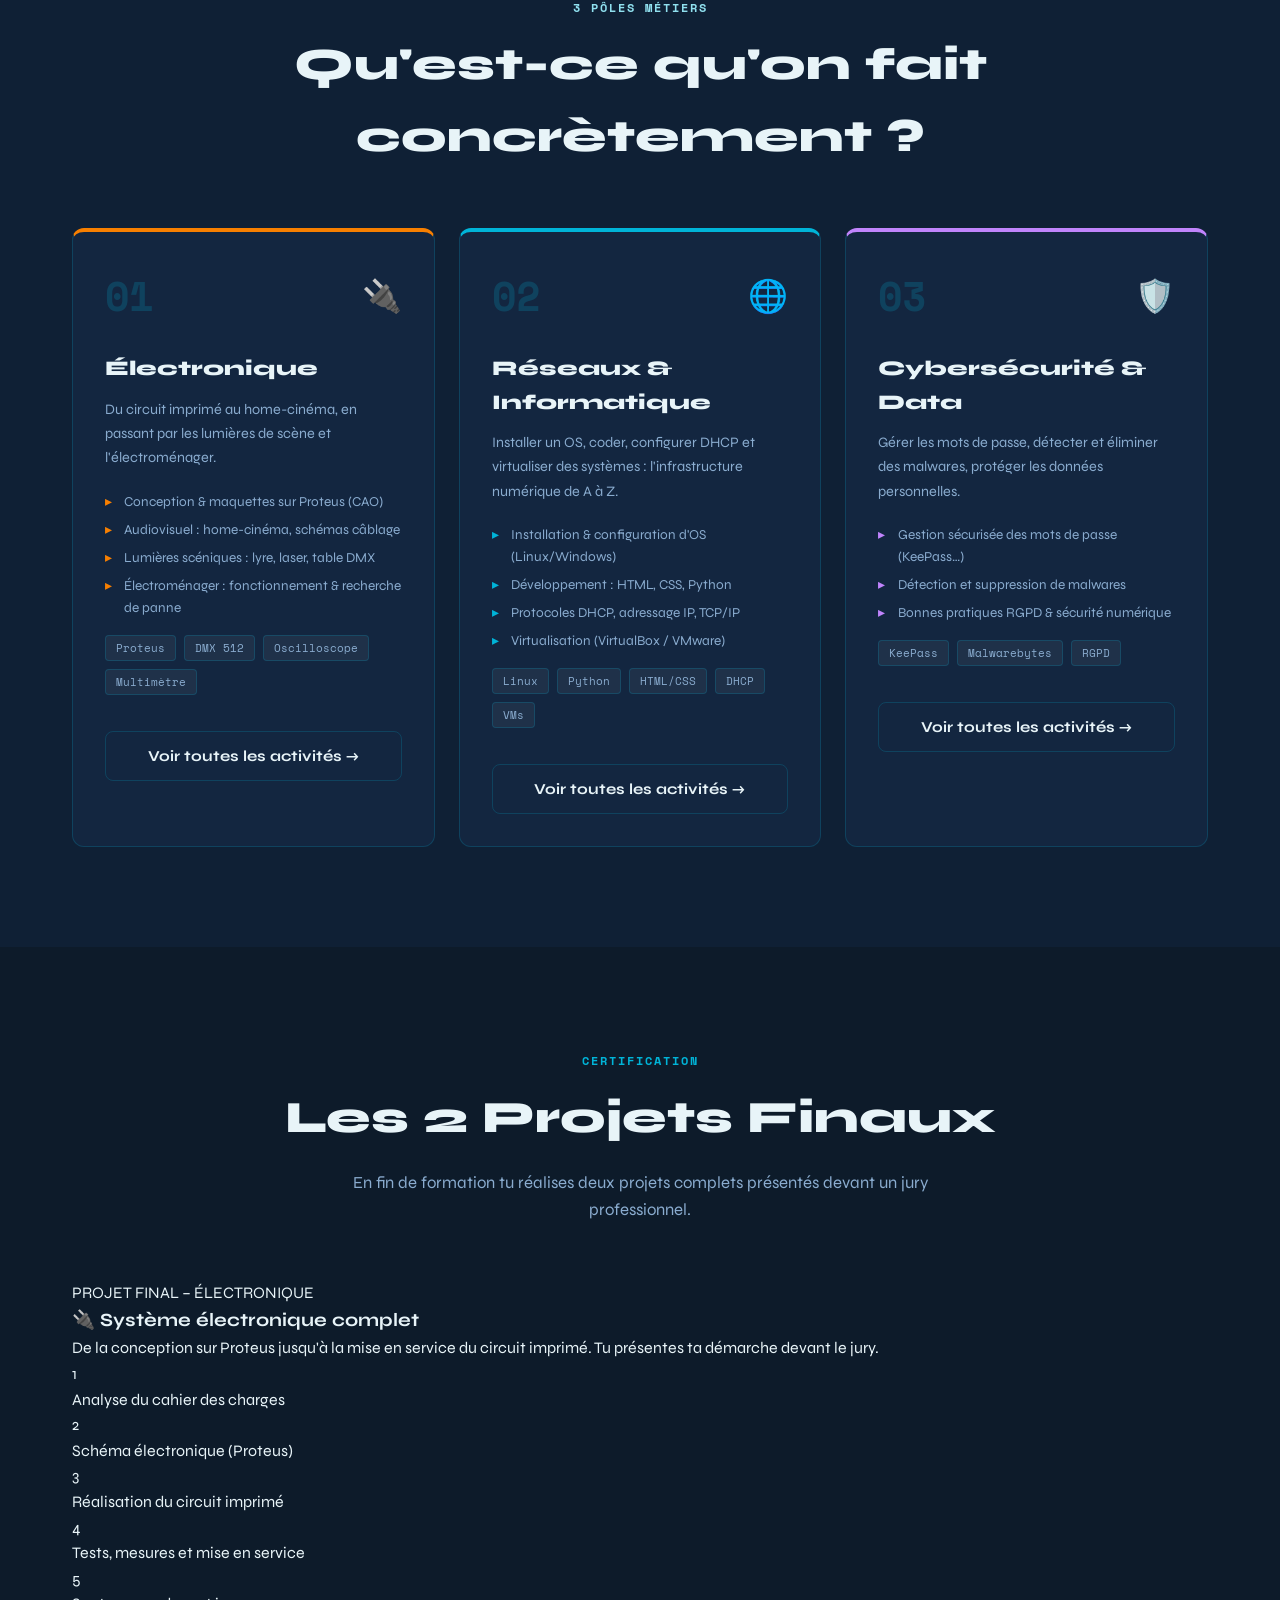
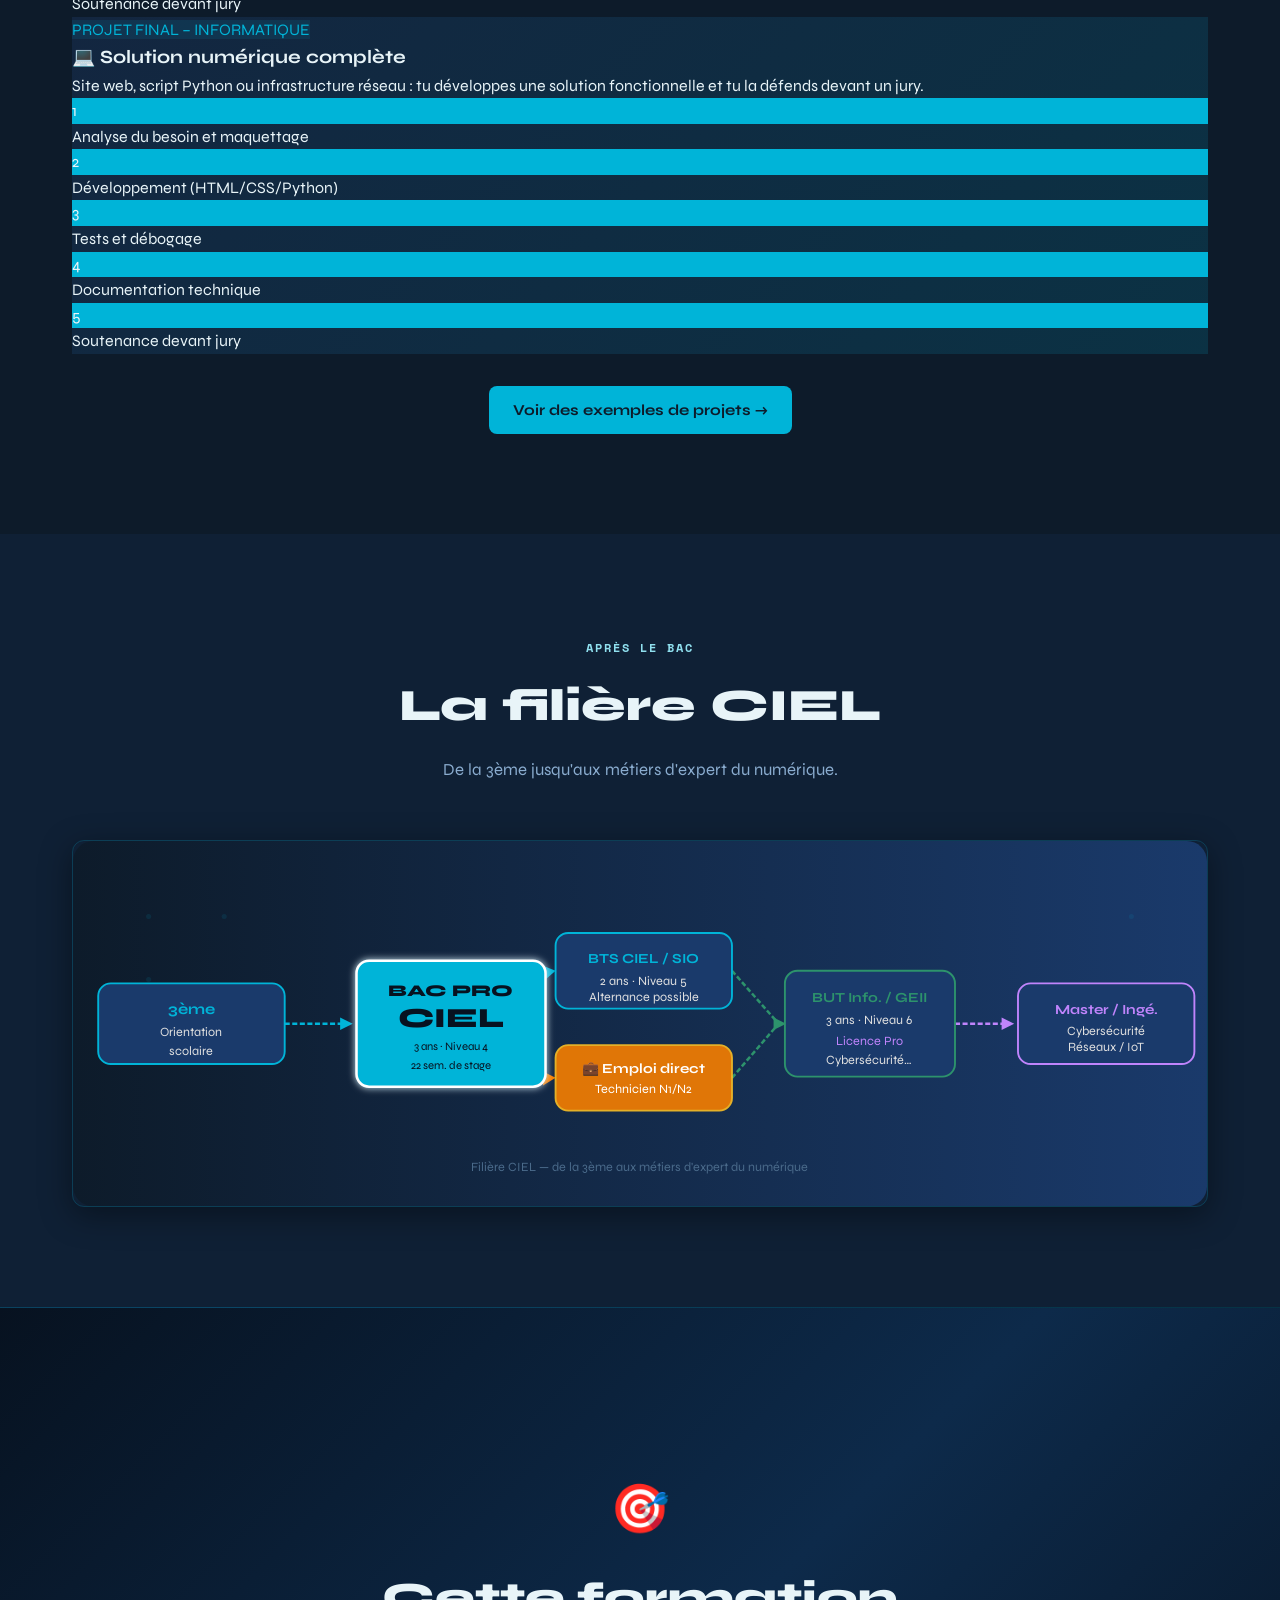
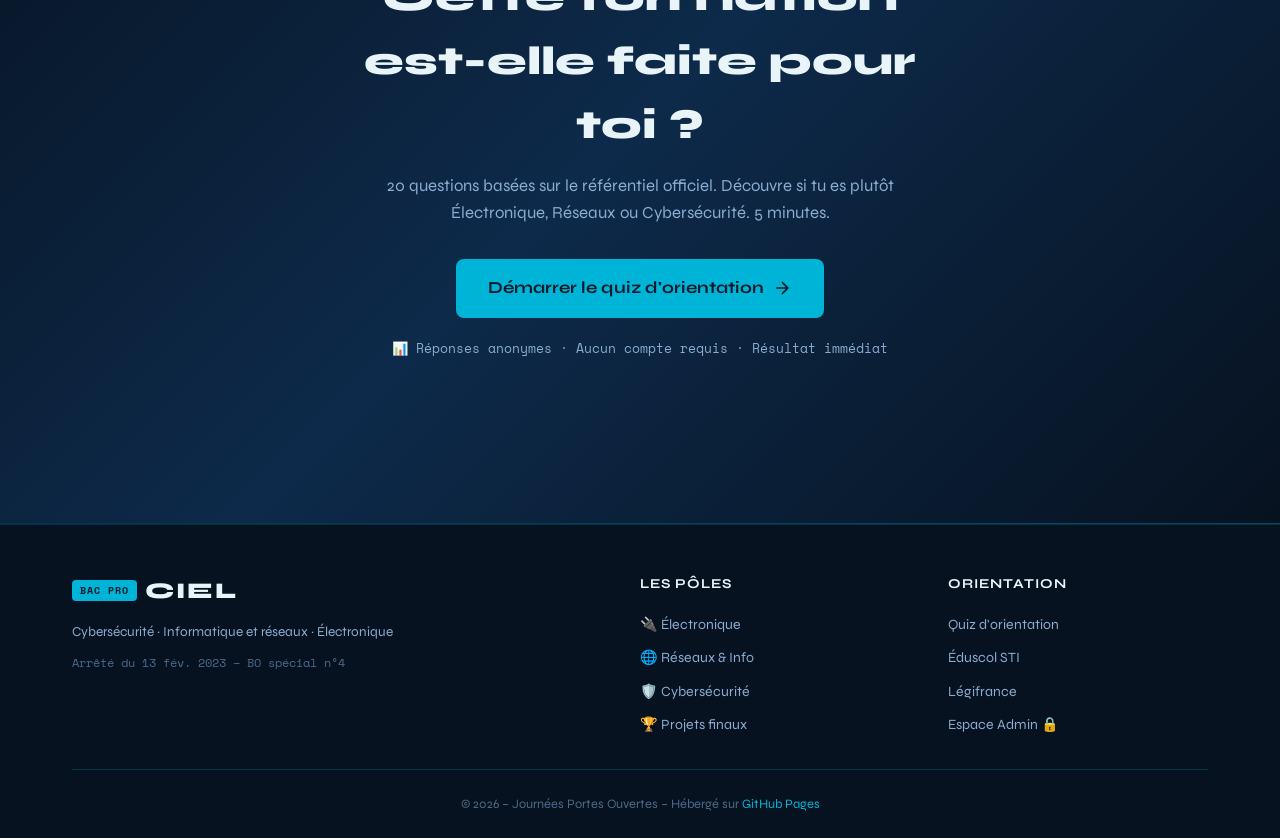
==== commit 972b53c0: "Update index.html" ====
--- a/index.html
+++ b/index.html
@@ -4,6 +4,7 @@
   <meta charset="UTF-8"/>
   <meta name="viewport" content="width=device-width, initial-scale=1.0"/>
   <title>Bac Pro CIEL – Journées Portes Ouvertes</title>
+  <meta name="description" content="Découvrez le Bac Pro CIEL : Électronique, Réseaux & Informatique, Cybersécurité. Quiz d'orientation basé sur le référentiel officiel."/>
   <link rel="stylesheet" href="css/style.css"/>
   <link rel="preconnect" href="https://fonts.googleapis.com"/>
   <link rel="preconnect" href="https://fonts.gstatic.com" crossorigin/>
@@ -11,15 +12,14 @@
 </head>
 <body>
 
-  <!-- NAV -->
   <nav class="nav" id="nav">
     <div class="nav__logo">
       <span class="nav__badge">BAC PRO</span>
       <span class="nav__name">CIEL</span>
     </div>
-    <ul class="nav__links">
-      <li><a href="#formation">La formation</a></li>
+    <ul class="nav__links" id="nav-links">
       <li><a href="#poles">Les pôles</a></li>
+      <li><a href="#projets">Projets finaux</a></li>
       <li><a href="#filiere">La filière</a></li>
       <li><a href="pages/quiz.html" class="nav__cta">Teste ta vocation →</a></li>
     </ul>
@@ -31,32 +31,29 @@
     <div class="hero__grid-bg"></div>
     <div class="hero__content">
       <div class="hero__eyebrow">
-        <span class="pill pill--cyber">Cybersécurité</span>
-        <span class="pill pill--net">Réseaux</span>
-        <span class="pill pill--elec">Électronique</span>
+        <span class="pill pill--elec">🔌 Électronique</span>
+        <span class="pill pill--net">🌐 Réseaux & Info</span>
+        <span class="pill pill--cyber">🛡️ Cybersécurité</span>
       </div>
       <h1 class="hero__title">
         <span class="hero__title-main">BAC PRO</span>
         <span class="hero__title-big">CIEL</span>
       </h1>
-      <p class="hero__subtitle">Cybersécurité, Informatique et réseaux, ELectronique</p>
-      <p class="hero__desc">
-        Un diplôme de niveau 4 pour devenir technicien du numérique.<br/>
-        Réseaux, cybersécurité, électronique connectée : 3 ans pour maîtriser les technologies de demain.
-      </p>
+      <p class="hero__subtitle">Cybersécurité · Informatique & Réseaux · ELectronique</p>
+      <p class="hero__desc">Soude des circuits, configure des serveurs, sécurise des systèmes.<br/>3 ans pour devenir technicien du numérique, de A à Z.</p>
       <div class="hero__actions">
         <a href="pages/quiz.html" class="btn btn--primary">
-          <span>Faire le quiz d'orientation</span>
+          Faire le quiz d'orientation
           <svg width="18" height="18" viewBox="0 0 24 24" fill="none" stroke="currentColor" stroke-width="2"><path d="M5 12h14M12 5l7 7-7 7"/></svg>
         </a>
-        <a href="#formation" class="btn btn--ghost">Découvrir la formation</a>
+        <a href="#poles" class="btn btn--ghost">Découvrir les pôles</a>
       </div>
       <div class="hero__stats">
         <div class="stat"><span class="stat__num">3</span><span class="stat__label">pôles métiers</span></div>
         <div class="stat__sep"></div>
-        <div class="stat"><span class="stat__num">22</span><span class="stat__label">semaines de stage</span></div>
+        <div class="stat"><span class="stat__num">22</span><span class="stat__label">sem. de stage</span></div>
         <div class="stat__sep"></div>
-        <div class="stat"><span class="stat__num">+85%</span><span class="stat__label">taux d'insertion</span></div>
+        <div class="stat"><span class="stat__num">2</span><span class="stat__label">projets finaux</span></div>
       </div>
     </div>
     <div class="hero__visual">
@@ -72,294 +69,238 @@
     </div>
   </section>
 
-  <!-- FORMATION -->
+  <!-- INFO REFERENTIEL -->
   <section class="section" id="formation">
     <div class="container">
-      <div class="section__header">
-        <span class="section__tag">La formation</span>
-        <h2 class="section__title">Qu'est-ce que le Bac Pro CIEL ?</h2>
-        <p class="section__sub">Un baccalauréat professionnel en 3 ans qui forme des techniciens polyvalents du numérique et de l'électronique.</p>
+      <div class="info-banner">
+        <span class="info-banner__icon">📄</span>
+        <p class="info-banner__text"><strong>Référentiel officiel :</strong> Arrêté du 13 février 2023 (NOR: MENE2303769A) — Bac Pro CIEL — BO spécial n°4. Diplôme de niveau 4 organisé en 3 pôles d'activités professionnelles avec 22 semaines de PFMP (stages) sur 3 ans.</p>
       </div>
       <div class="cards-grid">
         <div class="card card--blue">
           <div class="card__icon">🎓</div>
           <h3 class="card__title">Niveau & Durée</h3>
-          <p class="card__text">Diplôme de <strong>niveau 4</strong> (équivalent Bac). 3 ans après la 3ème, en lycée professionnel.</p>
+          <p class="card__text">Diplôme de <strong>niveau 4</strong> (Bac). 3 ans après la 3ème en lycée professionnel.</p>
         </div>
         <div class="card card--cyan">
           <div class="card__icon">🏭</div>
-          <h3 class="card__title">En entreprise</h3>
-          <p class="card__text"><strong>22 semaines</strong> de stages (PFMP) réparties sur 3 ans. Tu travailles dans de vraies entreprises.</p>
+          <h3 class="card__title">22 semaines en entreprise</h3>
+          <p class="card__text"><strong>PFMP</strong> réparties sur 3 ans dans de vraies entreprises du secteur numérique.</p>
         </div>
         <div class="card card--orange">
-          <div class="card__icon">📋</div>
-          <h3 class="card__title">Examen</h3>
-          <p class="card__text">Épreuves en <strong>Contrôle en Cours de Formation (CCF)</strong> : pas de stress du tout-ou-rien final.</p>
+          <div class="card__icon">🏆</div>
+          <h3 class="card__title">2 Projets finaux</h3>
+          <p class="card__text">Un projet <strong>Électronique</strong> et un projet <strong>Informatique</strong> présentés devant jury.</p>
         </div>
         <div class="card card--green">
           <div class="card__icon">🚀</div>
           <h3 class="card__title">Poursuite d'études</h3>
-          <p class="card__text"><strong>BTS CIEL, BTS SIO, BUT Informatique, Licence Pro</strong> : la voie est ouverte après le bac.</p>
-        </div>
-      </div>
-
-      <!-- REFERENTIEL ACCORDION -->
-      <div class="accordion-block">
-        <h3 class="accordion-block__title">📄 Référentiel officiel (Arrêté du 13 fév. 2023)</h3>
-        <div class="accordion" id="accordion">
-          <div class="accordion__item">
-            <button class="accordion__btn" data-target="acc1">
-              <span>🔌 Pôle 1 – Réalisation et maintenance électronique</span>
-              <span class="accordion__arrow">+</span>
-            </button>
-            <div class="accordion__body" id="acc1">
-              <ul>
-                <li>Participer à la conception et à la réalisation de produits électroniques</li>
-                <li>Réaliser des maquettes et des prototypes</li>
-                <li>Maintenir et dépanner des systèmes électroniques</li>
-                <li>Lire et interpréter des schémas électroniques</li>
-                <li>Utiliser des logiciels de Conception Assistée par Ordinateur (CAO)</li>
-              </ul>
-              <p class="acc__competences"><strong>Compétences clés :</strong> lecture de schémas, prototypage, diagnostic de pannes, utilisation d'instruments de mesure.</p>
-            </div>
-          </div>
-          <div class="accordion__item">
-            <button class="accordion__btn" data-target="acc2">
-              <span>🌐 Pôle 2 – Mise en œuvre des réseaux informatiques</span>
-              <span class="accordion__arrow">+</span>
-            </button>
-            <div class="accordion__body" id="acc2">
-              <ul>
-                <li>Installer, configurer et exploiter des équipements réseau</li>
-                <li>Valider la conformité d'une installation réseau</li>
-                <li>Sécuriser les accès et les communications</li>
-                <li>Administrer et superviser un réseau informatique</li>
-                <li>Mettre en œuvre des solutions de virtualisation</li>
-              </ul>
-              <p class="acc__competences"><strong>Compétences clés :</strong> configuration routeurs/switches, protocoles TCP/IP, VPN, pare-feu, supervision réseau.</p>
-            </div>
-          </div>
-          <div class="accordion__item">
-            <button class="accordion__btn" data-target="acc3">
-              <span>🛡️ Pôle 3 – Valorisation de la donnée et cybersécurité</span>
-              <span class="accordion__arrow">+</span>
-            </button>
-            <div class="accordion__body" id="acc3">
-              <ul>
-                <li>Analyser une structure matérielle et logicielle</li>
-                <li>Coder et développer des solutions logicielles (Python, scripts)</li>
-                <li>Gérer et analyser des données</li>
-                <li>Identifier les vulnérabilités et mettre en place des mesures de sécurité</li>
-                <li>Gérer des incidents de sécurité informatique</li>
-              </ul>
-              <p class="acc__competences"><strong>Compétences clés :</strong> Python, bases de données, analyse de logs, gestion des vulnérabilités, cybersécurité opérationnelle.</p>
-            </div>
-          </div>
-        </div>
-      </div>
-    </div>
-  </section>
-
-  <!-- POLES METIERS -->
+          <p class="card__text"><strong>BTS CIEL, BTS SIO, BUT Informatique</strong> ou emploi direct après le Bac.</p>
+        </div>
+      </div>
+    </div>
+  </section>
+
+  <!-- POLES -->
   <section class="section section--dark" id="poles">
     <div class="container">
       <div class="section__header section__header--light">
         <span class="section__tag section__tag--light">3 pôles métiers</span>
-        <h2 class="section__title section__title--light">Quel technicien vas-tu devenir ?</h2>
+        <h2 class="section__title section__title--light">Qu'est-ce qu'on fait concrètement ?</h2>
       </div>
       <div class="poles-grid">
         <div class="pole pole--elec">
-          <div class="pole__header">
-            <span class="pole__num">01</span>
-            <div class="pole__icon-wrap">🔌</div>
+          <div class="pole__header"><span class="pole__num">01</span><div class="pole__icon-wrap">🔌</div></div>
+          <h3 class="pole__title">Électronique</h3>
+          <p class="pole__desc">Du circuit imprimé au home-cinéma, en passant par les lumières de scène et l'électroménager.</p>
+          <ul style="list-style:none;display:flex;flex-direction:column;gap:.4rem;margin-bottom:1rem">
+            <li style="font-size:.85rem;color:var(--text-muted);padding-left:1.2rem;position:relative"><span style="position:absolute;left:0;color:var(--orange)">▸</span> Conception &amp; maquettes sur Proteus (CAO)</li>
+            <li style="font-size:.85rem;color:var(--text-muted);padding-left:1.2rem;position:relative"><span style="position:absolute;left:0;color:var(--orange)">▸</span> Audiovisuel : home-cinéma, schémas câblage</li>
+            <li style="font-size:.85rem;color:var(--text-muted);padding-left:1.2rem;position:relative"><span style="position:absolute;left:0;color:var(--orange)">▸</span> Lumières scéniques : lyre, laser, table DMX</li>
+            <li style="font-size:.85rem;color:var(--text-muted);padding-left:1.2rem;position:relative"><span style="position:absolute;left:0;color:var(--orange)">▸</span> Électroménager : fonctionnement &amp; recherche de panne</li>
+          </ul>
+          <div class="pole__tags"><span>Proteus</span><span>DMX 512</span><span>Oscilloscope</span><span>Multimètre</span></div>
+          <a href="pages/pole-electronique.html" class="btn btn--ghost" style="margin-top:1rem;width:100%;justify-content:center">Voir toutes les activités →</a>
+        </div>
+        <div class="pole pole--net">
+          <div class="pole__header"><span class="pole__num">02</span><div class="pole__icon-wrap">🌐</div></div>
+          <h3 class="pole__title">Réseaux & Informatique</h3>
+          <p class="pole__desc">Installer un OS, coder, configurer DHCP et virtualiser des systèmes : l'infrastructure numérique de A à Z.</p>
+          <ul style="list-style:none;display:flex;flex-direction:column;gap:.4rem;margin-bottom:1rem">
+            <li style="font-size:.85rem;color:var(--text-muted);padding-left:1.2rem;position:relative"><span style="position:absolute;left:0;color:var(--cyan)">▸</span> Installation &amp; configuration d'OS (Linux/Windows)</li>
+            <li style="font-size:.85rem;color:var(--text-muted);padding-left:1.2rem;position:relative"><span style="position:absolute;left:0;color:var(--cyan)">▸</span> Développement : HTML, CSS, Python</li>
+            <li style="font-size:.85rem;color:var(--text-muted);padding-left:1.2rem;position:relative"><span style="position:absolute;left:0;color:var(--cyan)">▸</span> Protocoles DHCP, adressage IP, TCP/IP</li>
+            <li style="font-size:.85rem;color:var(--text-muted);padding-left:1.2rem;position:relative"><span style="position:absolute;left:0;color:var(--cyan)">▸</span> Virtualisation (VirtualBox / VMware)</li>
+          </ul>
+          <div class="pole__tags"><span>Linux</span><span>Python</span><span>HTML/CSS</span><span>DHCP</span><span>VMs</span></div>
+          <a href="pages/pole-reseaux.html" class="btn btn--ghost" style="margin-top:1rem;width:100%;justify-content:center">Voir toutes les activités →</a>
+        </div>
+        <div class="pole pole--cyber">
+          <div class="pole__header"><span class="pole__num">03</span><div class="pole__icon-wrap">🛡️</div></div>
+          <h3 class="pole__title">Cybersécurité & Data</h3>
+          <p class="pole__desc">Gérer les mots de passe, détecter et éliminer des malwares, protéger les données personnelles.</p>
+          <ul style="list-style:none;display:flex;flex-direction:column;gap:.4rem;margin-bottom:1rem">
+            <li style="font-size:.85rem;color:var(--text-muted);padding-left:1.2rem;position:relative"><span style="position:absolute;left:0;color:var(--purple)">▸</span> Gestion sécurisée des mots de passe (KeePass…)</li>
+            <li style="font-size:.85rem;color:var(--text-muted);padding-left:1.2rem;position:relative"><span style="position:absolute;left:0;color:var(--purple)">▸</span> Détection et suppression de malwares</li>
+            <li style="font-size:.85rem;color:var(--text-muted);padding-left:1.2rem;position:relative"><span style="position:absolute;left:0;color:var(--purple)">▸</span> Bonnes pratiques RGPD &amp; sécurité numérique</li>
+          </ul>
+          <div class="pole__tags"><span>KeePass</span><span>Malwarebytes</span><span>RGPD</span></div>
+          <a href="pages/pole-cyber.html" class="btn btn--ghost" style="margin-top:1rem;width:100%;justify-content:center">Voir toutes les activités →</a>
+        </div>
+      </div>
+    </div>
+  </section>
+
+  <!-- PROJETS FINAUX -->
+  <section class="section" id="projets">
+    <div class="container">
+      <div class="section__header">
+        <span class="section__tag">Certification</span>
+        <h2 class="section__title">Les 2 Projets Finaux</h2>
+        <p class="section__sub">En fin de formation tu réalises deux projets complets présentés devant un jury professionnel.</p>
+      </div>
+      <div class="two-col">
+        <div class="projet-final-card">
+          <span class="projet-final-card__tag">PROJET FINAL – ÉLECTRONIQUE</span>
+          <h3 class="projet-final-card__title">🔌 Système électronique complet</h3>
+          <p class="projet-final-card__text">De la conception sur Proteus jusqu'à la mise en service du circuit imprimé. Tu présentes ta démarche devant le jury.</p>
+          <div class="projet-final-card__steps">
+            <div class="step"><div class="step__num">1</div><p class="step__text">Analyse du cahier des charges</p></div>
+            <div class="step"><div class="step__num">2</div><p class="step__text">Schéma électronique (Proteus)</p></div>
+            <div class="step"><div class="step__num">3</div><p class="step__text">Réalisation du circuit imprimé</p></div>
+            <div class="step"><div class="step__num">4</div><p class="step__text">Tests, mesures et mise en service</p></div>
+            <div class="step"><div class="step__num">5</div><p class="step__text">Soutenance devant jury</p></div>
           </div>
-          <h3 class="pole__title">Électronique</h3>
-          <p class="pole__desc">Concevoir, réaliser et maintenir des cartes électroniques et des systèmes embarqués. Le monde physique se retrousse les manches.</p>
-          <div class="pole__tags">
-            <span>Arduino</span><span>Raspberry Pi</span><span>CAO/PCB</span><span>IoT</span>
+        </div>
+        <div class="projet-final-card" style="background:linear-gradient(135deg,var(--surface) 0%,rgba(0,180,216,.15) 100%);border-color:var(--cyan)">
+          <span class="projet-final-card__tag" style="color:var(--cyan);background:rgba(0,180,216,.1);border-color:rgba(0,180,216,.3)">PROJET FINAL – INFORMATIQUE</span>
+          <h3 class="projet-final-card__title">💻 Solution numérique complète</h3>
+          <p class="projet-final-card__text">Site web, script Python ou infrastructure réseau : tu développes une solution fonctionnelle et tu la défends devant un jury.</p>
+          <div class="projet-final-card__steps">
+            <div class="step"><div class="step__num" style="background:var(--cyan)">1</div><p class="step__text">Analyse du besoin et maquettage</p></div>
+            <div class="step"><div class="step__num" style="background:var(--cyan)">2</div><p class="step__text">Développement (HTML/CSS/Python)</p></div>
+            <div class="step"><div class="step__num" style="background:var(--cyan)">3</div><p class="step__text">Tests et débogage</p></div>
+            <div class="step"><div class="step__num" style="background:var(--cyan)">4</div><p class="step__text">Documentation technique</p></div>
+            <div class="step"><div class="step__num" style="background:var(--cyan)">5</div><p class="step__text">Soutenance devant jury</p></div>
           </div>
-          <div class="pole__metiers">
-            <strong>Métiers :</strong> Technicien en maintenance électronique · Câbleur / intégrateur · Technicien SAV
-          </div>
-        </div>
-        <div class="pole pole--net">
-          <div class="pole__header">
-            <span class="pole__num">02</span>
-            <div class="pole__icon-wrap">🌐</div>
-          </div>
-          <h3 class="pole__title">Réseaux</h3>
-          <p class="pole__desc">Installer, configurer et sécuriser des infrastructures réseaux. Tu es la colonne vertébrale numérique de l'entreprise.</p>
-          <div class="pole__tags">
-            <span>Cisco</span><span>Linux</span><span>TCP/IP</span><span>VPN</span><span>Wi-Fi</span>
-          </div>
-          <div class="pole__metiers">
-            <strong>Métiers :</strong> Technicien réseau · Administrateur systèmes · Technicien support N1/N2
-          </div>
-        </div>
-        <div class="pole pole--cyber">
-          <div class="pole__header">
-            <span class="pole__num">03</span>
-            <div class="pole__icon-wrap">🛡️</div>
-          </div>
-          <h3 class="pole__title">Cybersécurité & Data</h3>
-          <p class="pole__desc">Protéger les systèmes, détecter les intrusions, coder des scripts d'analyse. La sécurité numérique est le défi de notre époque.</p>
-          <div class="pole__tags">
-            <span>Python</span><span>SIEM</span><span>SQL</span><span>Pentest</span>
-          </div>
-          <div class="pole__metiers">
-            <strong>Métiers :</strong> Technicien cybersécurité · Analyste SOC junior · Développeur de scripts
-          </div>
-        </div>
-      </div>
-    </div>
-  </section>
-
-  <!-- FILIERE SVG -->
-  <section class="section" id="filiere">
-    <div class="container">
-      <div class="section__header">
-        <span class="section__tag">Après le Bac</span>
-        <h2 class="section__title">La filière CIEL</h2>
-        <p class="section__sub">Une voie d'excellence qui s'ouvre vers le supérieur et les métiers du numérique.</p>
+        </div>
+      </div>
+      <div style="text-align:center;margin-top:2rem">
+        <a href="pages/projets.html" class="btn btn--primary">Voir des exemples de projets →</a>
+      </div>
+    </div>
+  </section>
+
+  <!-- FILIERE -->
+  <section class="section section--dark" id="filiere">
+    <div class="container">
+      <div class="section__header section__header--light">
+        <span class="section__tag section__tag--light">Après le Bac</span>
+        <h2 class="section__title section__title--light">La filière CIEL</h2>
+        <p class="section__sub" style="color:var(--text-muted)">De la 3ème jusqu'aux métiers d'expert du numérique.</p>
       </div>
       <div class="filiere-wrap">
-        <svg class="filiere-svg" viewBox="0 0 900 260" xmlns="http://www.w3.org/2000/svg" role="img" aria-label="Schéma de la filière CIEL">
-          <!-- Background -->
+        <svg class="filiere-svg" viewBox="0 0 900 290" xmlns="http://www.w3.org/2000/svg" role="img" aria-label="Filière CIEL">
           <defs>
             <linearGradient id="bg-grad" x1="0%" y1="0%" x2="100%" y2="0%">
-              <stop offset="0%" style="stop-color:#0d1b2a;stop-opacity:1"/>
-              <stop offset="100%" style="stop-color:#1a3a6b;stop-opacity:1"/>
+              <stop offset="0%" style="stop-color:#0d1b2a"/><stop offset="100%" style="stop-color:#1a3a6b"/>
             </linearGradient>
-            <filter id="glow">
-              <feGaussianBlur stdDeviation="3" result="coloredBlur"/>
-              <feMerge><feMergeNode in="coloredBlur"/><feMergeNode in="SourceGraphic"/></feMerge>
-            </filter>
+            <filter id="glow"><feGaussianBlur stdDeviation="3" result="coloredBlur"/><feMerge><feMergeNode in="coloredBlur"/><feMergeNode in="SourceGraphic"/></feMerge></filter>
           </defs>
-          <rect width="900" height="260" rx="16" fill="url(#bg-grad)"/>
-
-          <!-- Grid dots -->
-          <g opacity="0.15">
-            <circle cx="50" cy="50" r="1.5" fill="#00b4d8"/>
-            <circle cx="100" cy="50" r="1.5" fill="#00b4d8"/>
-            <circle cx="150" cy="50" r="1.5" fill="#00b4d8"/>
-            <circle cx="50" cy="100" r="1.5" fill="#00b4d8"/>
-            <circle cx="100" cy="100" r="1.5" fill="#00b4d8"/>
-            <circle cx="150" cy="100" r="1.5" fill="#00b4d8"/>
-            <circle cx="800" cy="50" r="1.5" fill="#00b4d8"/>
-            <circle cx="850" cy="50" r="1.5" fill="#00b4d8"/>
-            <circle cx="800" cy="100" r="1.5" fill="#00b4d8"/>
-            <circle cx="850" cy="100" r="1.5" fill="#00b4d8"/>
-          </g>
-
-          <!-- Connecting arrows -->
-          <line x1="165" y1="130" x2="215" y2="130" stroke="#00b4d8" stroke-width="2" stroke-dasharray="4,2"/>
-          <polygon points="215,125 225,130 215,135" fill="#00b4d8"/>
-
-          <line x1="335" y1="130" x2="375" y2="100" stroke="#00b4d8" stroke-width="2" stroke-dasharray="4,2"/>
-          <polygon points="370,94 380,98 372,104" fill="#00b4d8"/>
-
-          <line x1="335" y1="130" x2="375" y2="160" stroke="#f77f00" stroke-width="2" stroke-dasharray="4,2"/>
-          <polygon points="370,155 380,160 370,165" fill="#f77f00"/>
-
-          <line x1="520" y1="98" x2="560" y2="130" stroke="#2d936c" stroke-width="2" stroke-dasharray="4,2"/>
-          <line x1="520" y1="162" x2="560" y2="130" stroke="#2d936c" stroke-width="2" stroke-dasharray="4,2"/>
-          <polygon points="555,125 565,130 555,135" fill="#2d936c"/>
-
-          <line x1="700" y1="130" x2="740" y2="130" stroke="#c084fc" stroke-width="2" stroke-dasharray="4,2"/>
-          <polygon points="740,125 750,130 740,135" fill="#c084fc"/>
-
-          <!-- Step 1: 3ème -->
-          <rect x="20" y="100" width="145" height="60" rx="10" fill="#1a3a6b" stroke="#00b4d8" stroke-width="1.5"/>
-          <text x="92" y="122" text-anchor="middle" fill="#00b4d8" font-family="Syne,sans-serif" font-size="11" font-weight="700">3ème</text>
-          <text x="92" y="140" text-anchor="middle" fill="#e0e0e0" font-family="Syne,sans-serif" font-size="10">Orientation</text>
-          <text x="92" y="155" text-anchor="middle" fill="#e0e0e0" font-family="Syne,sans-serif" font-size="10">Découverte</text>
-
-          <!-- Step 2: Bac Pro CIEL (central, bigger) -->
-          <rect x="225" y="85" width="145" height="90" rx="10" fill="#00b4d8" stroke="#fff" stroke-width="2" filter="url(#glow)"/>
-          <text x="297" y="112" text-anchor="middle" fill="#0d1b2a" font-family="Syne,sans-serif" font-size="13" font-weight="800">BAC PRO</text>
-          <text x="297" y="132" text-anchor="middle" fill="#0d1b2a" font-family="Syne,sans-serif" font-size="20" font-weight="800">CIEL</text>
-          <text x="297" y="152" text-anchor="middle" fill="#0d1b2a" font-family="Syne,sans-serif" font-size="9">3 ans · Niveau 4</text>
-          <text x="297" y="167" text-anchor="middle" fill="#0d1b2a" font-family="Syne,sans-serif" font-size="9">22 sem. de stage</text>
-
-          <!-- Step 3a: BTS CIEL -->
-          <rect x="380" y="68" width="140" height="55" rx="10" fill="#1a3a6b" stroke="#00b4d8" stroke-width="1.5"/>
-          <text x="450" y="90" text-anchor="middle" fill="#00b4d8" font-family="Syne,sans-serif" font-size="11" font-weight="700">BTS CIEL / SIO</text>
-          <text x="450" y="107" text-anchor="middle" fill="#e0e0e0" font-family="Syne,sans-serif" font-size="10">2 ans · Niveau 5</text>
-          <text x="450" y="120" text-anchor="middle" fill="#e0e0e0" font-family="Syne,sans-serif" font-size="10">+Alternance possible</text>
-
-          <!-- Step 3b: Emploi direct -->
-          <rect x="380" y="137" width="140" height="50" rx="10" fill="#f77f00" stroke="#fbbf24" stroke-width="1.5" opacity="0.9"/>
-          <text x="450" y="158" text-anchor="middle" fill="#fff" font-family="Syne,sans-serif" font-size="11" font-weight="700">💼 Emploi direct</text>
-          <text x="450" y="175" text-anchor="middle" fill="#fff" font-family="Syne,sans-serif" font-size="10">Technicien N1/N2</text>
-
-          <!-- Step 4: BUT -->
-          <rect x="565" y="95" width="140" height="70" rx="10" fill="#1a3a6b" stroke="#2d936c" stroke-width="1.5"/>
-          <text x="635" y="118" text-anchor="middle" fill="#2d936c" font-family="Syne,sans-serif" font-size="11" font-weight="700">BUT Info. / GEII</text>
-          <text x="635" y="135" text-anchor="middle" fill="#e0e0e0" font-family="Syne,sans-serif" font-size="10">3 ans · Niveau 6</text>
-          <text x="635" y="152" text-anchor="middle" fill="#e0e0e0" font-family="Syne,sans-serif" font-size="10">ou Licence Pro</text>
-
-          <!-- Step 5: Expert -->
-          <rect x="750" y="100" width="140" height="60" rx="10" fill="#1a3a6b" stroke="#c084fc" stroke-width="1.5"/>
-          <text x="820" y="122" text-anchor="middle" fill="#c084fc" font-family="Syne,sans-serif" font-size="11" font-weight="700">Master / Ingénieur</text>
-          <text x="820" y="140" text-anchor="middle" fill="#e0e0e0" font-family="Syne,sans-serif" font-size="10">Cybersécurité</text>
-          <text x="820" y="155" text-anchor="middle" fill="#e0e0e0" font-family="Syne,sans-serif" font-size="10">Architecte réseau</text>
-
-          <!-- Legend -->
-          <text x="450" y="235" text-anchor="middle" fill="#888" font-family="Syne,sans-serif" font-size="10">Filière CIEL – de la 3ème jusqu'aux métiers d'expert du numérique</text>
+          <rect width="900" height="290" rx="16" fill="url(#bg-grad)"/>
+          <g opacity="0.1" fill="#00b4d8"><circle cx="60" cy="60" r="2"/><circle cx="120" cy="60" r="2"/><circle cx="840" cy="60" r="2"/><circle cx="60" cy="110" r="2"/></g>
+          <line x1="168" y1="145" x2="215" y2="145" stroke="#00b4d8" stroke-width="2" stroke-dasharray="4,2"/>
+          <polygon points="212,140 222,145 212,150" fill="#00b4d8"/>
+          <line x1="338" y1="145" x2="378" y2="105" stroke="#00b4d8" stroke-width="2" stroke-dasharray="4,2"/>
+          <polygon points="373,99 383,103 375,110" fill="#00b4d8"/>
+          <line x1="338" y1="145" x2="378" y2="188" stroke="#f77f00" stroke-width="2" stroke-dasharray="4,2"/>
+          <polygon points="373,183 383,188 373,194" fill="#f77f00"/>
+          <line x1="523" y1="103" x2="560" y2="145" stroke="#2d936c" stroke-width="2" stroke-dasharray="4,2"/>
+          <line x1="523" y1="188" x2="560" y2="145" stroke="#2d936c" stroke-width="2" stroke-dasharray="4,2"/>
+          <polygon points="556,140 566,145 556,150" fill="#2d936c"/>
+          <line x1="700" y1="145" x2="740" y2="145" stroke="#c084fc" stroke-width="2" stroke-dasharray="4,2"/>
+          <polygon points="737,140 747,145 737,150" fill="#c084fc"/>
+          <rect x="20" y="113" width="148" height="64" rx="10" fill="#1a3a6b" stroke="#00b4d8" stroke-width="1.5"/>
+          <text x="94" y="137" text-anchor="middle" fill="#00b4d8" font-family="Syne,sans-serif" font-size="12" font-weight="700">3ème</text>
+          <text x="94" y="155" text-anchor="middle" fill="#e0e0e0" font-family="Syne,sans-serif" font-size="10">Orientation</text>
+          <text x="94" y="170" text-anchor="middle" fill="#e0e0e0" font-family="Syne,sans-serif" font-size="10">scolaire</text>
+          <rect x="225" y="95" width="150" height="100" rx="10" fill="#00b4d8" stroke="#fff" stroke-width="2" filter="url(#glow)"/>
+          <text x="300" y="123" text-anchor="middle" fill="#071220" font-family="Syne,sans-serif" font-size="13" font-weight="800">BAC PRO</text>
+          <text x="300" y="148" text-anchor="middle" fill="#071220" font-family="Syne,sans-serif" font-size="22" font-weight="800">CIEL</text>
+          <text x="300" y="166" text-anchor="middle" fill="#071220" font-family="Syne,sans-serif" font-size="9">3 ans · Niveau 4</text>
+          <text x="300" y="181" text-anchor="middle" fill="#071220" font-family="Syne,sans-serif" font-size="9">22 sem. de stage</text>
+          <rect x="383" y="73" width="140" height="60" rx="10" fill="#1a3a6b" stroke="#00b4d8" stroke-width="1.5"/>
+          <text x="453" y="97" text-anchor="middle" fill="#00b4d8" font-family="Syne,sans-serif" font-size="11" font-weight="700">BTS CIEL / SIO</text>
+          <text x="453" y="114" text-anchor="middle" fill="#e0e0e0" font-family="Syne,sans-serif" font-size="10">2 ans · Niveau 5</text>
+          <text x="453" y="127" text-anchor="middle" fill="#e0e0e0" font-family="Syne,sans-serif" font-size="10">Alternance possible</text>
+          <rect x="383" y="162" width="140" height="52" rx="10" fill="#f77f00" stroke="#fbbf24" stroke-width="1.5" opacity="0.9"/>
+          <text x="453" y="184" text-anchor="middle" fill="#fff" font-family="Syne,sans-serif" font-size="11" font-weight="700">💼 Emploi direct</text>
+          <text x="453" y="200" text-anchor="middle" fill="#fff" font-family="Syne,sans-serif" font-size="10">Technicien N1/N2</text>
+          <rect x="565" y="103" width="135" height="84" rx="10" fill="#1a3a6b" stroke="#2d936c" stroke-width="1.5"/>
+          <text x="632" y="128" text-anchor="middle" fill="#2d936c" font-family="Syne,sans-serif" font-size="11" font-weight="700">BUT Info. / GEII</text>
+          <text x="632" y="145" text-anchor="middle" fill="#e0e0e0" font-family="Syne,sans-serif" font-size="10">3 ans · Niveau 6</text>
+          <text x="632" y="162" text-anchor="middle" fill="#c084fc" font-family="Syne,sans-serif" font-size="10">Licence Pro</text>
+          <text x="632" y="177" text-anchor="middle" fill="#e0e0e0" font-family="Syne,sans-serif" font-size="10">Cybersécurité…</text>
+          <rect x="750" y="113" width="140" height="64" rx="10" fill="#1a3a6b" stroke="#c084fc" stroke-width="1.5"/>
+          <text x="820" y="137" text-anchor="middle" fill="#c084fc" font-family="Syne,sans-serif" font-size="11" font-weight="700">Master / Ingé.</text>
+          <text x="820" y="154" text-anchor="middle" fill="#e0e0e0" font-family="Syne,sans-serif" font-size="10">Cybersécurité</text>
+          <text x="820" y="167" text-anchor="middle" fill="#e0e0e0" font-family="Syne,sans-serif" font-size="10">Réseaux / IoT</text>
+          <text x="450" y="262" text-anchor="middle" fill="#4a6a8a" font-family="Syne,sans-serif" font-size="10">Filière CIEL — de la 3ème aux métiers d'expert du numérique</text>
         </svg>
       </div>
     </div>
   </section>
 
-  <!-- CTA QUIZ -->
+  <!-- CTA -->
   <section class="section section--cta">
     <div class="container container--narrow">
       <div class="cta-block">
         <span class="cta-block__emoji">🎯</span>
         <h2 class="cta-block__title">Cette formation est-elle faite pour toi ?</h2>
-        <p class="cta-block__sub">Notre quiz basé sur le référentiel officiel analyse ton profil en 5 minutes. Réseaux, électronique ou cybersécurité : découvre ton pôle dominant.</p>
+        <p class="cta-block__sub">20 questions basées sur le référentiel officiel. Découvre si tu es plutôt Électronique, Réseaux ou Cybersécurité. 5 minutes.</p>
         <a href="pages/quiz.html" class="btn btn--primary btn--xl">
           Démarrer le quiz d'orientation
           <svg width="20" height="20" viewBox="0 0 24 24" fill="none" stroke="currentColor" stroke-width="2"><path d="M5 12h14M12 5l7 7-7 7"/></svg>
         </a>
-        <p class="cta-block__note">📊 Tes réponses sont anonymes et contribuent à améliorer notre orientation.</p>
-      </div>
-    </div>
-  </section>
-
-  <!-- FOOTER -->
+        <p class="cta-block__note">📊 Réponses anonymes · Aucun compte requis · Résultat immédiat</p>
+      </div>
+    </div>
+  </section>
+
   <footer class="footer">
     <div class="container">
       <div class="footer__grid">
         <div class="footer__brand">
-          <span class="nav__badge">BAC PRO</span><span class="nav__name">CIEL</span>
+          <div style="display:flex;align-items:center;gap:.5rem;margin-bottom:.75rem">
+            <span class="nav__badge">BAC PRO</span><span class="nav__name">CIEL</span>
+          </div>
           <p>Cybersécurité · Informatique et réseaux · Électronique</p>
-          <p class="footer__ref">Référentiel : Arrêté du 13 fév. 2023 – BO spécial n°4</p>
+          <p class="footer__ref">Arrêté du 13 fév. 2023 – BO spécial n°4</p>
         </div>
         <div class="footer__links">
-          <h4>Navigation</h4>
+          <h4>Les pôles</h4>
           <ul>
-            <li><a href="#formation">La formation</a></li>
-            <li><a href="#poles">Les pôles</a></li>
-            <li><a href="#filiere">La filière</a></li>
+            <li><a href="pages/pole-electronique.html">🔌 Électronique</a></li>
+            <li><a href="pages/pole-reseaux.html">🌐 Réseaux &amp; Info</a></li>
+            <li><a href="pages/pole-cyber.html">🛡️ Cybersécurité</a></li>
+            <li><a href="pages/projets.html">🏆 Projets finaux</a></li>
+          </ul>
+        </div>
+        <div class="footer__links">
+          <h4>Orientation</h4>
+          <ul>
             <li><a href="pages/quiz.html">Quiz d'orientation</a></li>
-          </ul>
-        </div>
-        <div class="footer__links">
-          <h4>Ressources</h4>
-          <ul>
-            <li><a href="https://eduscol.education.fr" target="_blank" rel="noopener">Éduscol</a></li>
+            <li><a href="https://eduscol.education.fr" target="_blank" rel="noopener">Éduscol STI</a></li>
             <li><a href="https://www.legifrance.gouv.fr" target="_blank" rel="noopener">Légifrance</a></li>
             <li><a href="admin/index.html">Espace Admin 🔒</a></li>
           </ul>
         </div>
       </div>
       <div class="footer__bottom">
-        <p>© 2026 – Site Journées Portes Ouvertes – Hébergé sur <a href="https://pages.github.com" target="_blank" rel="noopener">GitHub Pages</a></p>
+        <p>© 2026 – Journées Portes Ouvertes – Hébergé sur <a href="https://pages.github.com" target="_blank" rel="noopener">GitHub Pages</a></p>
       </div>
     </div>
   </footer>
-
   <script src="js/main.js"></script>
 </body>
 </html>
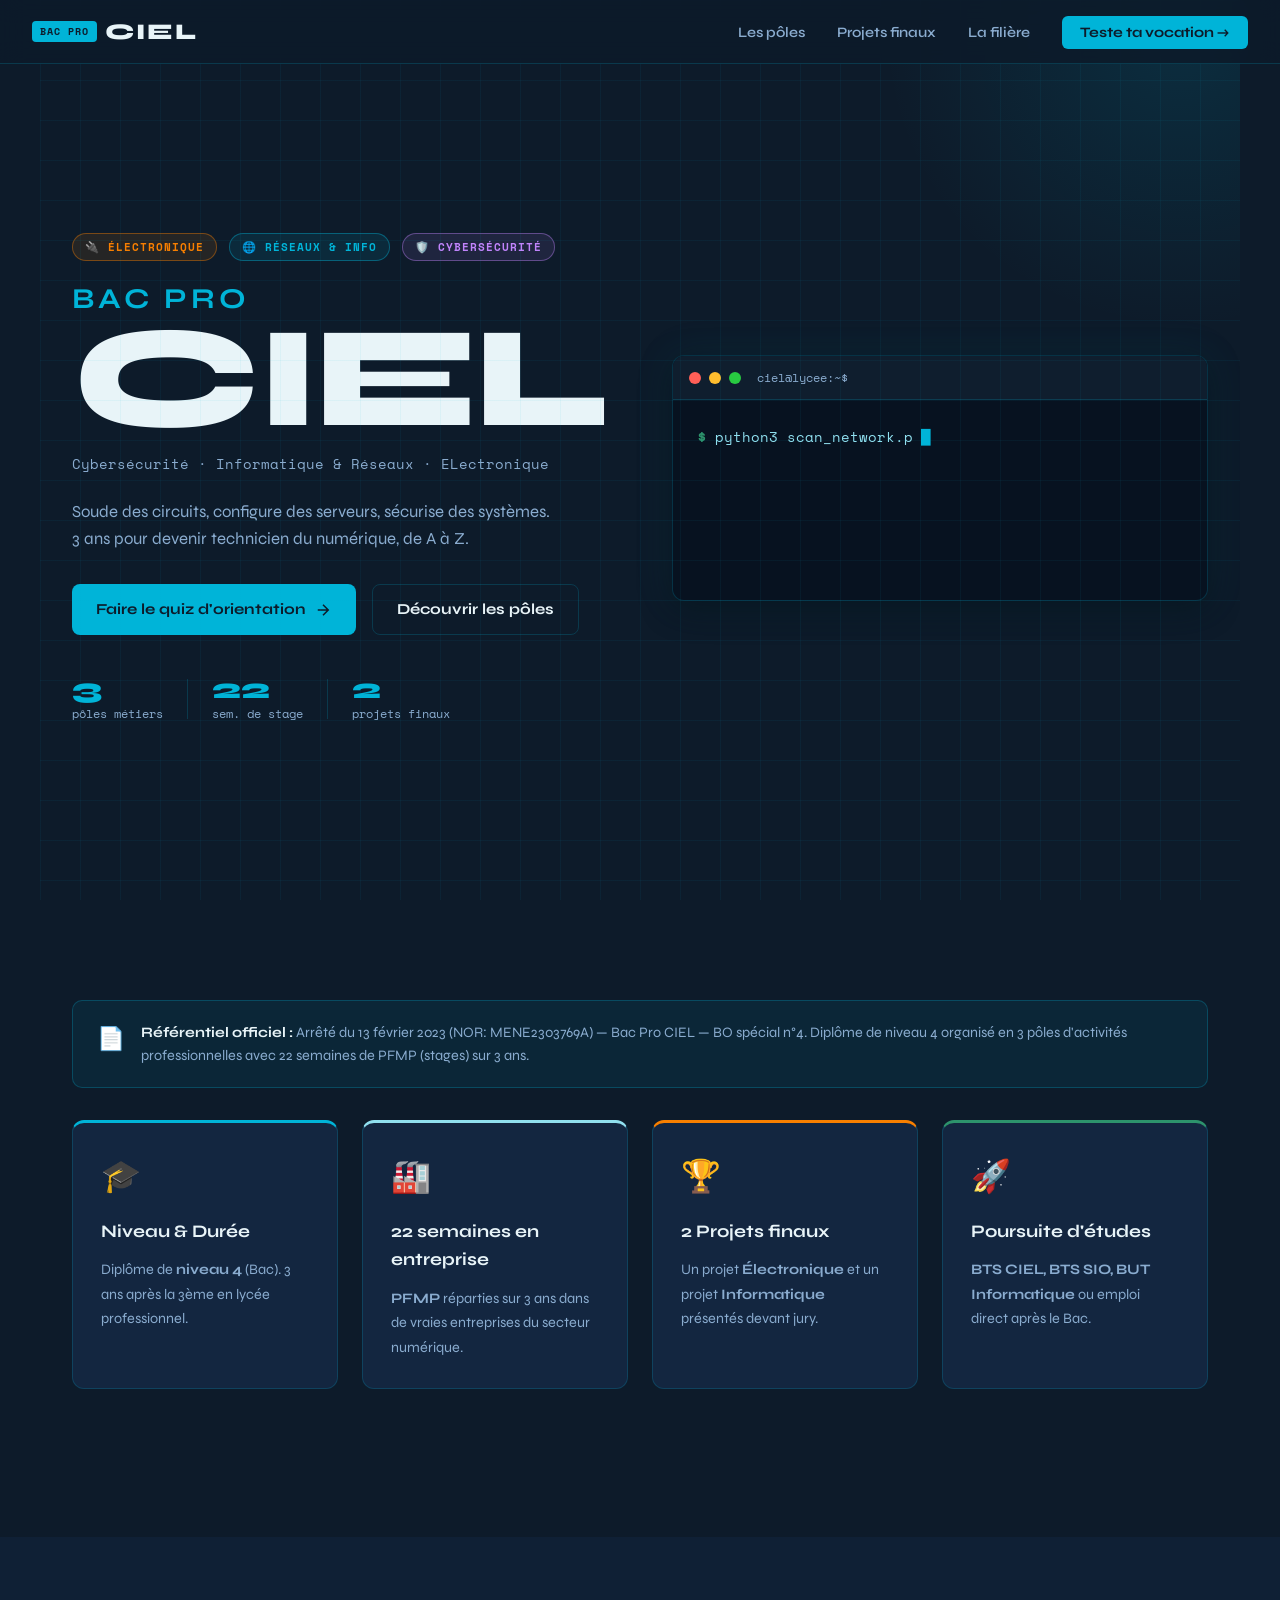
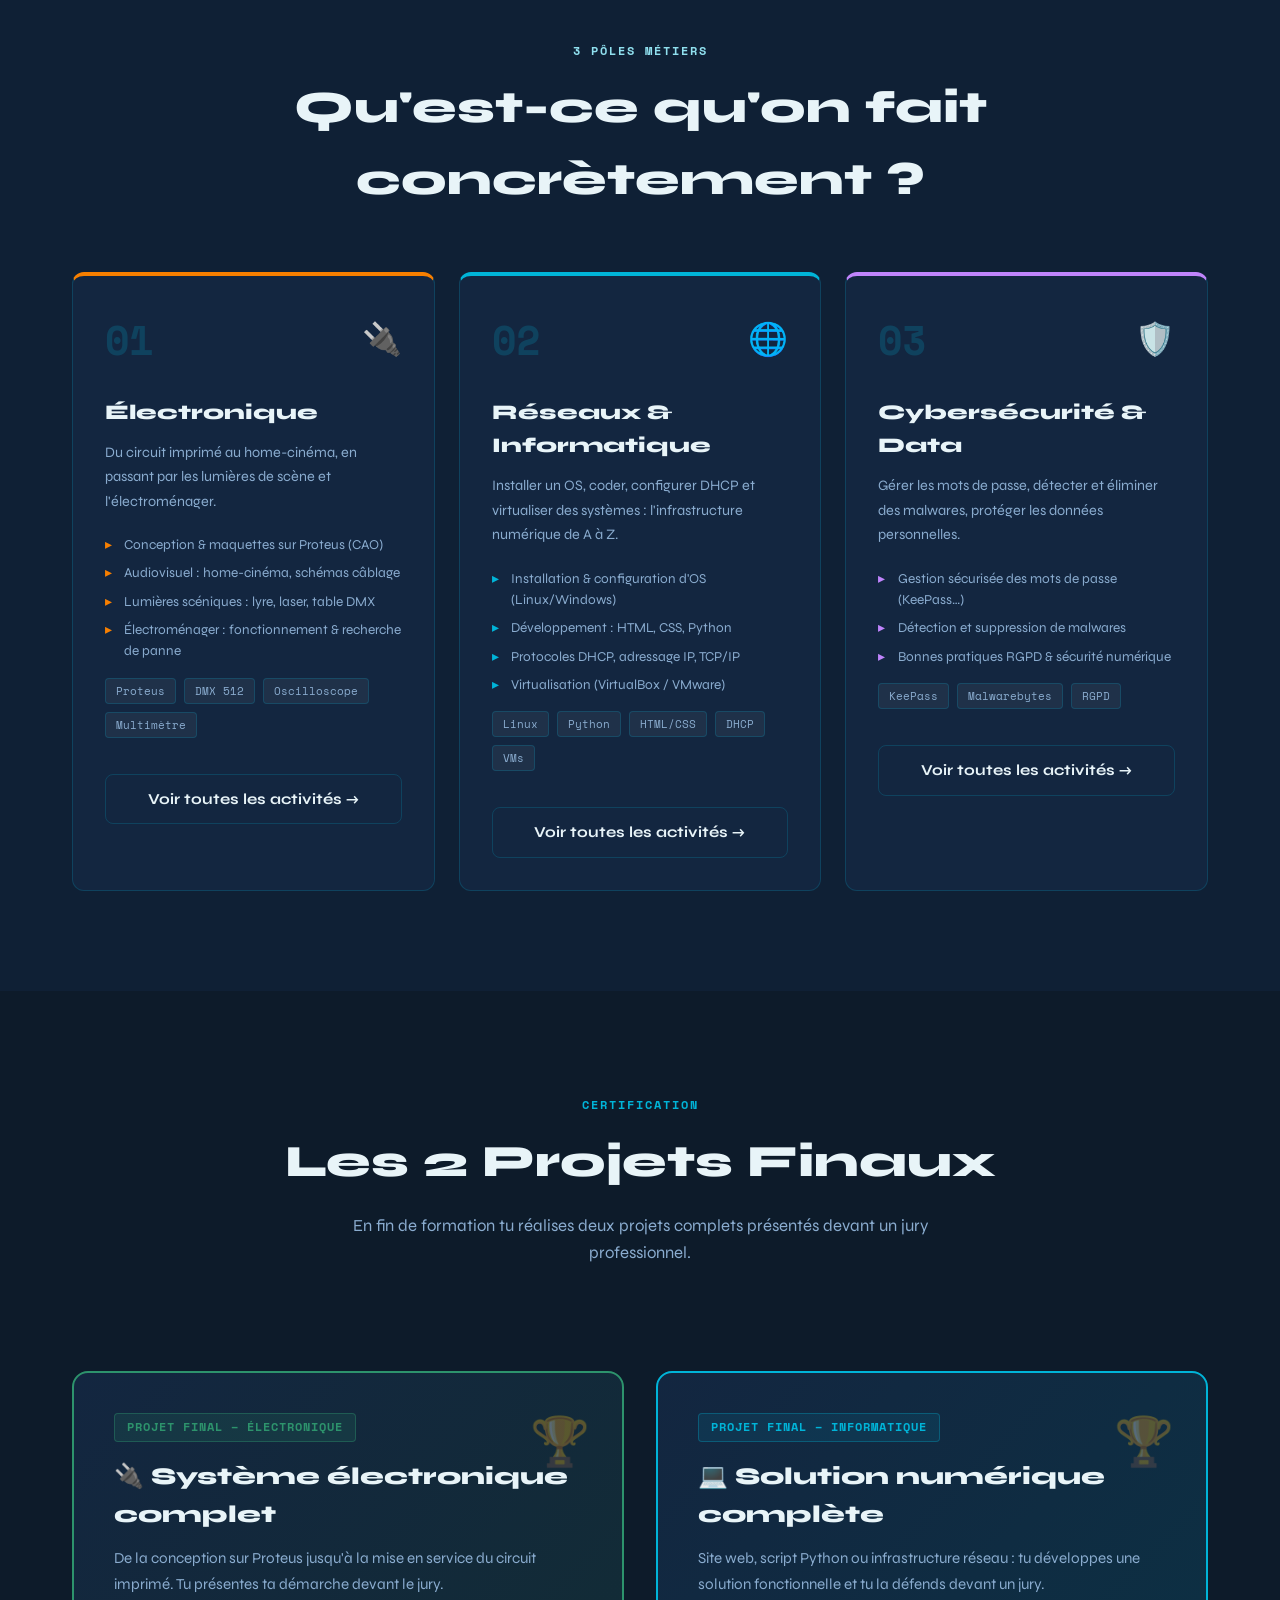
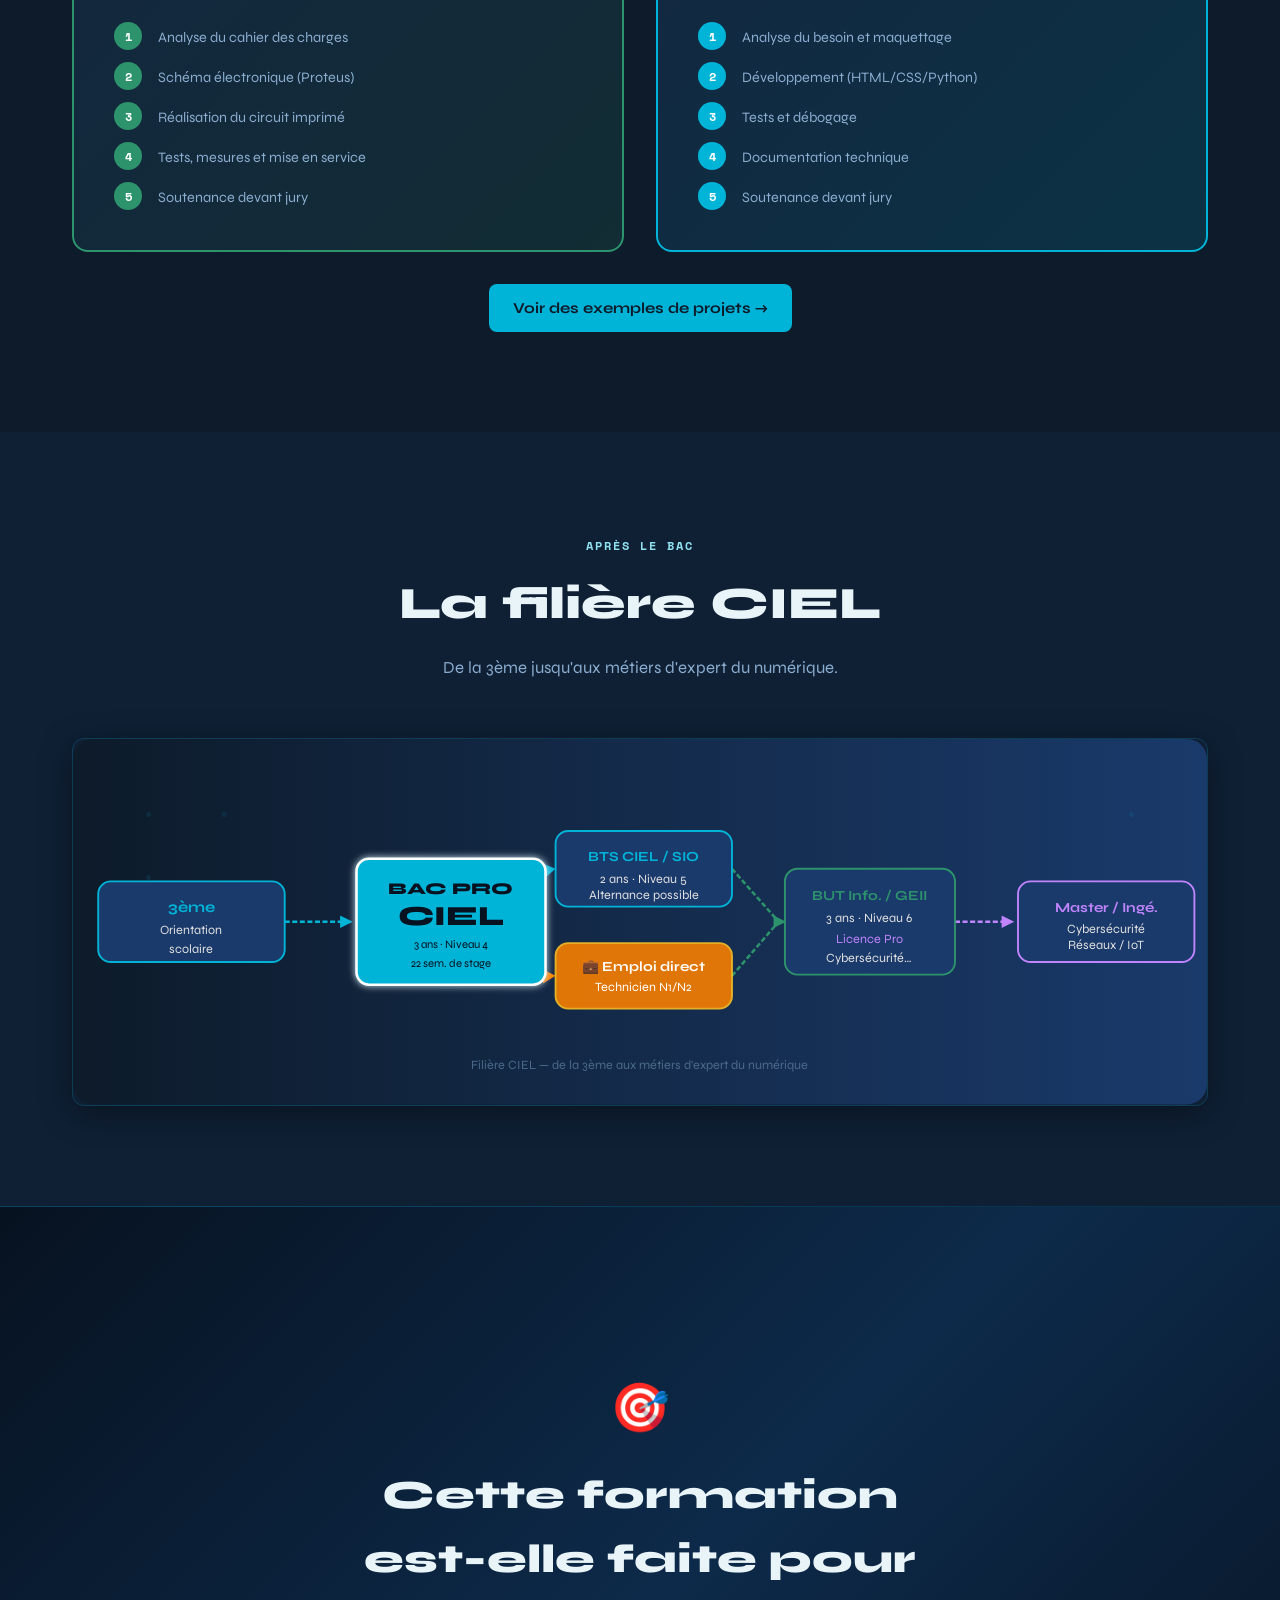
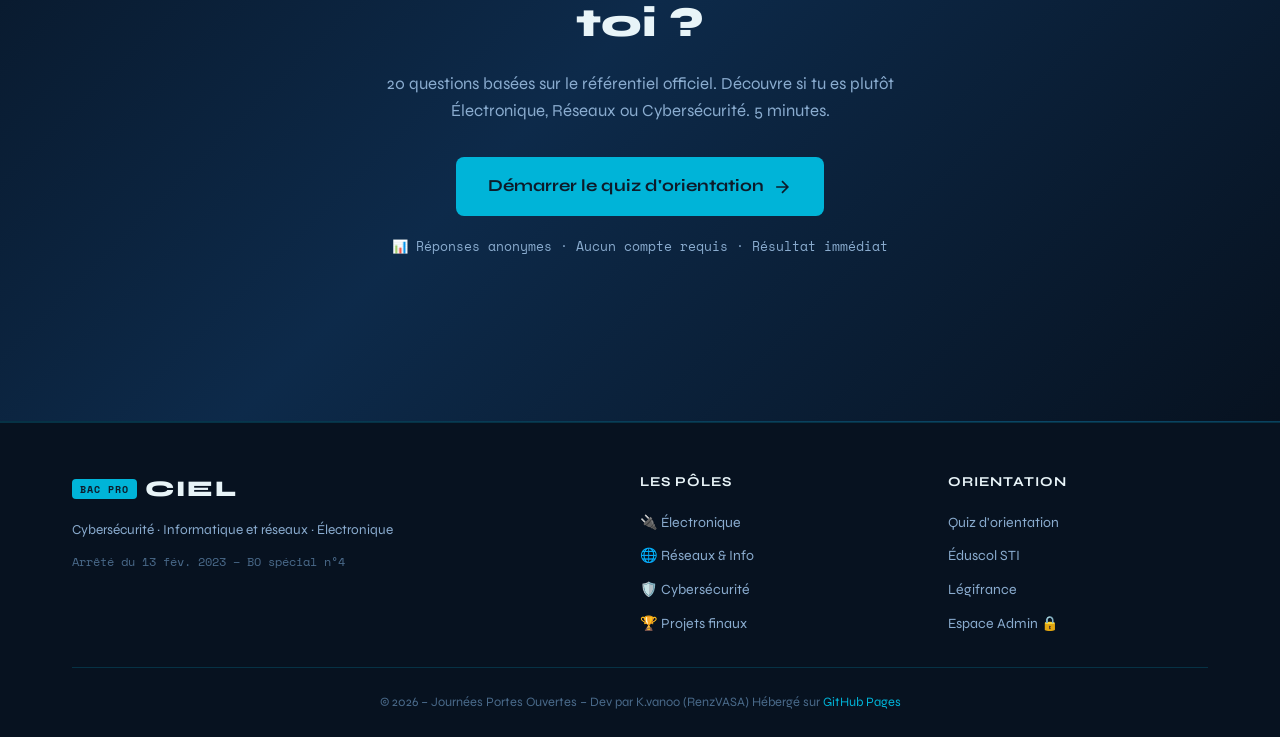
==== commit cd009003: "Update index.html" ====
--- a/index.html
+++ b/index.html
@@ -297,7 +297,7 @@
         </div>
       </div>
       <div class="footer__bottom">
-        <p>© 2026 – Journées Portes Ouvertes – Hébergé sur <a href="https://pages.github.com" target="_blank" rel="noopener">GitHub Pages</a></p>
+        <p>© 2026 – Journées Portes Ouvertes – Dev par K.vanoo (RenzVASA) Hébergé sur <a href="https://pages.github.com" target="_blank" rel="noopener">GitHub Pages</a></p>
       </div>
     </div>
   </footer>
--- a/css/style.css
+++ b/css/style.css
@@ -307,3 +307,144 @@
   .section { padding: 60px 0; }
   .hero__stats { flex-wrap: wrap; gap: 1rem; }
 }
+/* ============================================================
+   ADDITIONS RESPONSIVE + NOUVELLES PAGES
+   ============================================================ */
+
+/* ── MOBILE NAV fix ─────────────────────────────────────── */
+@media (max-width: 900px) {
+  .nav__links { display: none; flex-direction: column; position: absolute; top: 64px; left: 0; right: 0; background: rgba(13,27,42,0.98); padding: 1.5rem 2rem; border-bottom: 1px solid var(--border); gap: 1.25rem; z-index: 99; }
+  .nav__links.open { display: flex; }
+  .hero { grid-template-columns: 1fr; padding-top: 100px; gap: 2rem; }
+  .hero__visual { order: -1; max-width: 480px; margin: 0 auto; width: 100%; }
+  .footer__grid { grid-template-columns: 1fr; gap: 2rem; }
+}
+@media (max-width: 600px) {
+  .hero__title-big { font-size: clamp(3.5rem, 18vw, 5rem); }
+  .hero__actions { flex-direction: column; }
+  .hero__actions .btn { width: 100%; justify-content: center; }
+  .hero__stats { gap: 1rem; }
+  .cards-grid { grid-template-columns: 1fr; }
+  .poles-grid { grid-template-columns: 1fr; }
+  .section { padding: 60px 0; }
+  .container { padding: 0 1rem; }
+  .nav { padding: 0 1rem; }
+}
+
+/* ── PAGE HEADER ─────────────────────────────────────────── */
+.page-hero {
+  padding: 120px 0 60px;
+  background: linear-gradient(135deg, var(--bg) 0%, var(--bg2) 100%);
+  border-bottom: 1px solid var(--border);
+  text-align: center;
+}
+.page-hero__tag {
+  display: inline-block;
+  font-family: var(--font-mono); font-size: 0.72rem; font-weight: 700;
+  letter-spacing: 2px; text-transform: uppercase;
+  padding: 4px 14px; border-radius: 20px; margin-bottom: 1rem;
+}
+.page-hero__tag--elec { color: var(--orange); background: rgba(247,127,0,0.12); border: 1px solid rgba(247,127,0,0.3); }
+.page-hero__tag--net  { color: var(--cyan);   background: rgba(0,180,216,0.12); border: 1px solid rgba(0,180,216,0.3); }
+.page-hero__tag--cyber{ color: var(--purple); background: rgba(192,132,252,0.12); border: 1px solid rgba(192,132,252,0.3); }
+.page-hero__tag--projet { color: var(--green); background: rgba(45,147,108,0.12); border: 1px solid rgba(45,147,108,0.3); }
+.page-hero__title { font-size: clamp(2rem, 5vw, 3.5rem); font-weight: 800; color: var(--text); margin-bottom: 0.75rem; line-height: 1.15; }
+.page-hero__sub { font-size: 1.05rem; color: var(--text-muted); max-width: 600px; margin: 0 auto; }
+
+/* ── ACTIVITY CARDS ──────────────────────────────────────── */
+.activity-grid { display: grid; grid-template-columns: repeat(auto-fit, minmax(280px, 1fr)); gap: 1.5rem; }
+.activity-card {
+  background: var(--surface); border: 1px solid var(--border); border-radius: var(--radius);
+  padding: 1.75rem; transition: transform var(--transition), box-shadow var(--transition);
+  position: relative; overflow: hidden;
+}
+.activity-card::before {
+  content: ''; position: absolute; top: 0; left: 0; right: 0; height: 3px;
+}
+.activity-card--elec::before { background: var(--orange); }
+.activity-card--net::before  { background: var(--cyan); }
+.activity-card--cyber::before{ background: var(--purple); }
+.activity-card--audiovisuel::before { background: linear-gradient(90deg, #ff6b6b, #ffd93d); }
+.activity-card--electro::before { background: linear-gradient(90deg, #6bcb77, #4d96ff); }
+.activity-card:hover { transform: translateY(-4px); box-shadow: 0 16px 40px rgba(0,0,0,0.4); }
+.activity-card__num { font-family: var(--font-mono); font-size: 0.7rem; color: var(--text-muted); margin-bottom: 0.75rem; }
+.activity-card__icon { font-size: 2.2rem; margin-bottom: 1rem; }
+.activity-card__title { font-size: 1.1rem; font-weight: 700; color: var(--text); margin-bottom: 0.75rem; }
+.activity-card__text { font-size: 0.9rem; color: var(--text-muted); line-height: 1.7; margin-bottom: 1rem; }
+.activity-card__tools { display: flex; flex-wrap: wrap; gap: 0.4rem; }
+.activity-card__tools span {
+  font-family: var(--font-mono); font-size: 0.68rem;
+  padding: 3px 9px; border-radius: 4px;
+  background: rgba(255,255,255,0.05); border: 1px solid var(--border);
+  color: var(--text-muted);
+}
+
+/* ── PROJET FINAL CARD ───────────────────────────────────── */
+.projet-final-card {
+  background: linear-gradient(135deg, var(--surface) 0%, rgba(45,147,108,0.15) 100%);
+  border: 2px solid var(--green); border-radius: 16px;
+  padding: 2.5rem; margin-top: 3rem; position: relative; overflow: hidden;
+}
+.projet-final-card::after {
+  content: '🏆';
+  position: absolute; right: 2rem; top: 2rem;
+  font-size: 3rem; opacity: 0.3;
+}
+.projet-final-card__tag {
+  display: inline-block; font-family: var(--font-mono); font-size: 0.72rem; font-weight: 700;
+  color: var(--green); background: rgba(45,147,108,0.15); border: 1px solid rgba(45,147,108,0.4);
+  padding: 4px 12px; border-radius: 4px; letter-spacing: 1px; margin-bottom: 1rem;
+}
+.projet-final-card__title { font-size: 1.5rem; font-weight: 800; color: var(--text); margin-bottom: 0.75rem; }
+.projet-final-card__text { font-size: 0.95rem; color: var(--text-muted); line-height: 1.7; margin-bottom: 1.5rem; }
+.projet-final-card__steps { display: flex; flex-direction: column; gap: 0.75rem; }
+.step { display: flex; align-items: flex-start; gap: 1rem; }
+.step__num {
+  display: flex; align-items: center; justify-content: center;
+  width: 28px; height: 28px; border-radius: 50%; flex-shrink: 0;
+  background: var(--green); color: #fff;
+  font-family: var(--font-mono); font-size: 0.75rem; font-weight: 700;
+}
+.step__text { font-size: 0.9rem; color: var(--text-muted); padding-top: 4px; }
+
+/* ── SCHEMA CABLAGE ──────────────────────────────────────── */
+.schema-wrap {
+  background: var(--surface); border: 1px solid var(--border);
+  border-radius: var(--radius); padding: 1.5rem;
+  overflow-x: auto;
+}
+.schema-wrap svg { width: 100%; height: auto; display: block; min-width: 300px; }
+
+/* ── INFO BANNER ─────────────────────────────────────────── */
+.info-banner {
+  background: rgba(0,180,216,0.08); border: 1px solid rgba(0,180,216,0.25);
+  border-radius: 10px; padding: 1.25rem 1.5rem;
+  display: flex; gap: 1rem; align-items: flex-start; margin-bottom: 2rem;
+}
+.info-banner__icon { font-size: 1.4rem; flex-shrink: 0; }
+.info-banner__text { font-size: 0.9rem; color: var(--text-muted); line-height: 1.6; }
+.info-banner__text strong { color: var(--text); }
+
+/* ── BREADCRUMB ──────────────────────────────────────────── */
+.breadcrumb {
+  display: flex; align-items: center; gap: 0.5rem;
+  font-family: var(--font-mono); font-size: 0.78rem;
+  color: var(--text-muted); margin-bottom: 1.5rem;
+  flex-wrap: wrap;
+}
+.breadcrumb a { color: var(--cyan); }
+.breadcrumb__sep { color: var(--border); }
+
+/* ── TWO COL LAYOUT ──────────────────────────────────────── */
+.two-col { display: grid; grid-template-columns: 1fr 1fr; gap: 2rem; }
+@media (max-width: 768px) { .two-col { grid-template-columns: 1fr; } }
+
+/* ── RESPONSIVE TABLE ────────────────────────────────────── */
+@media (max-width: 700px) {
+  .charts-grid { grid-template-columns: 1fr; }
+  .chart-card--wide { grid-column: span 1; }
+  .kpi-grid { grid-template-columns: repeat(2, 1fr); }
+  .quiz-wrap { padding: 1.5rem 1rem; }
+  .quiz-card { padding: 1.5rem; }
+  .results-actions { flex-direction: column; }
+}
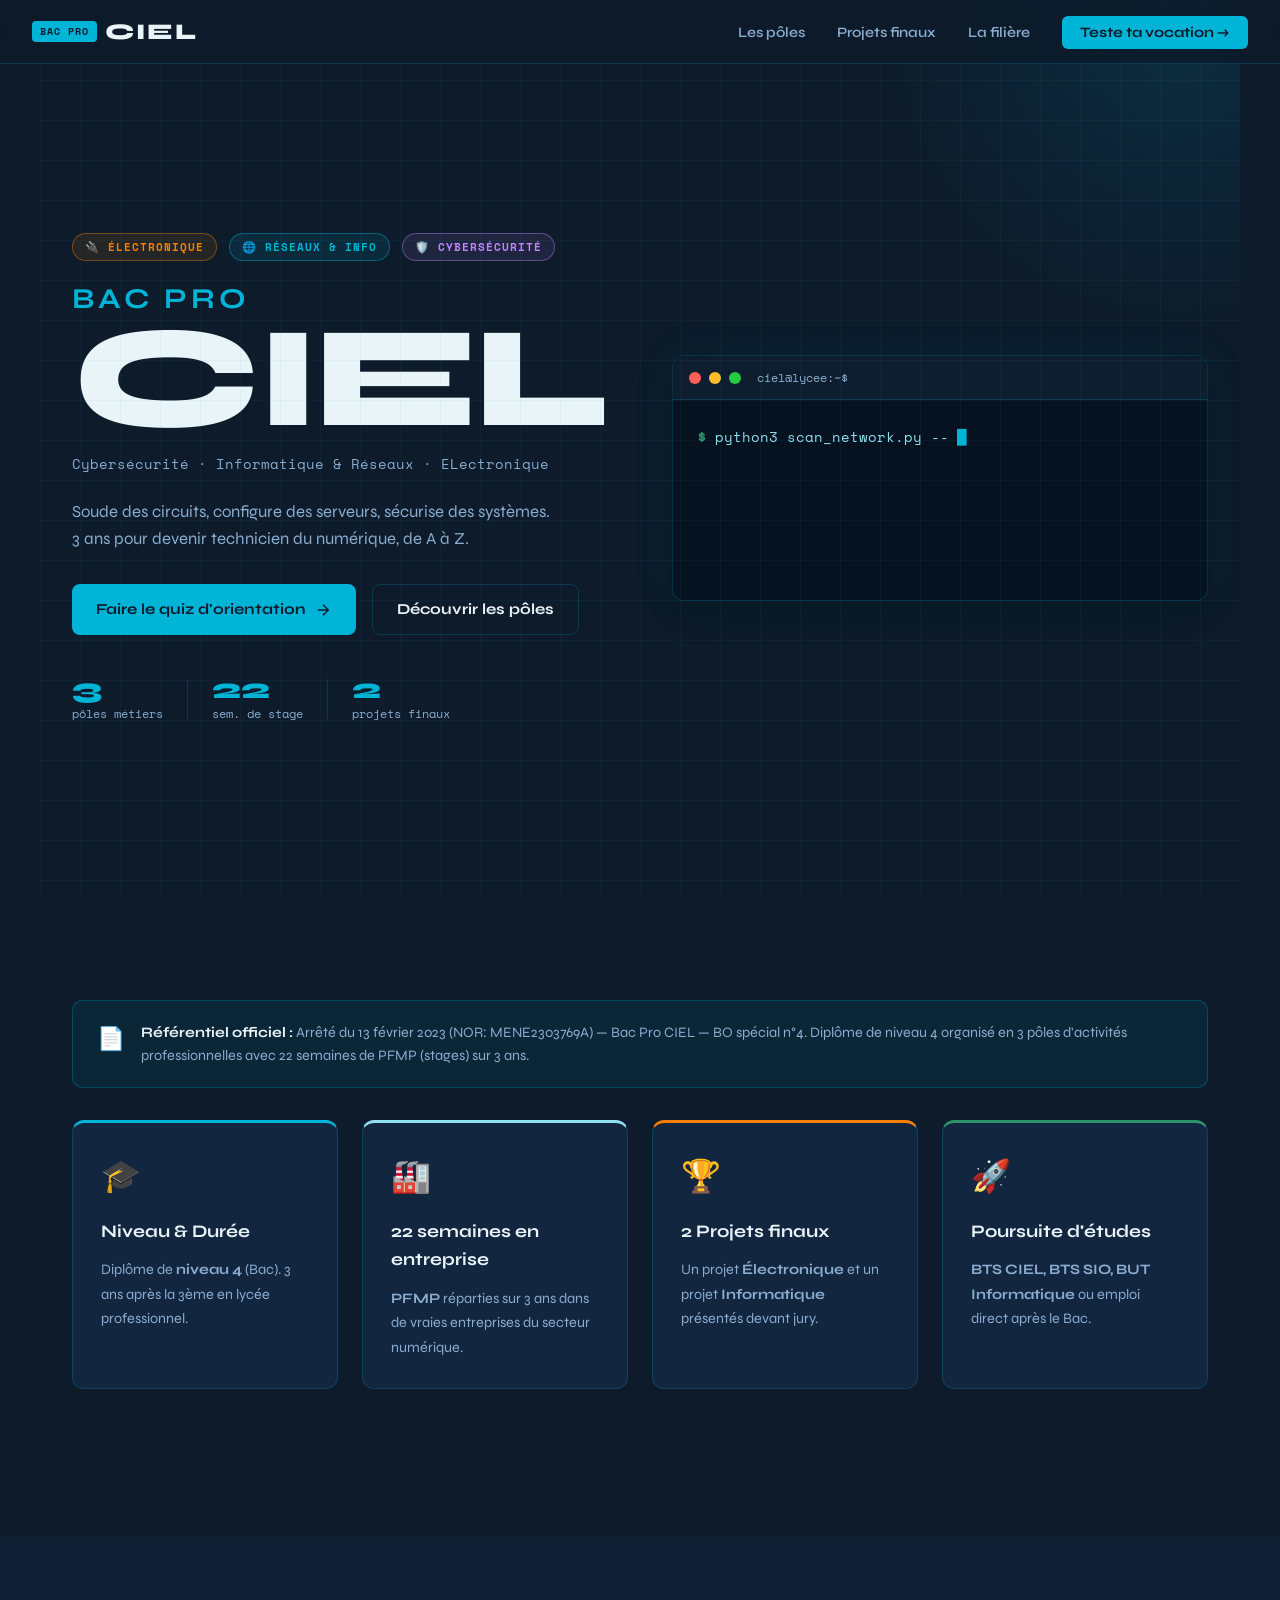
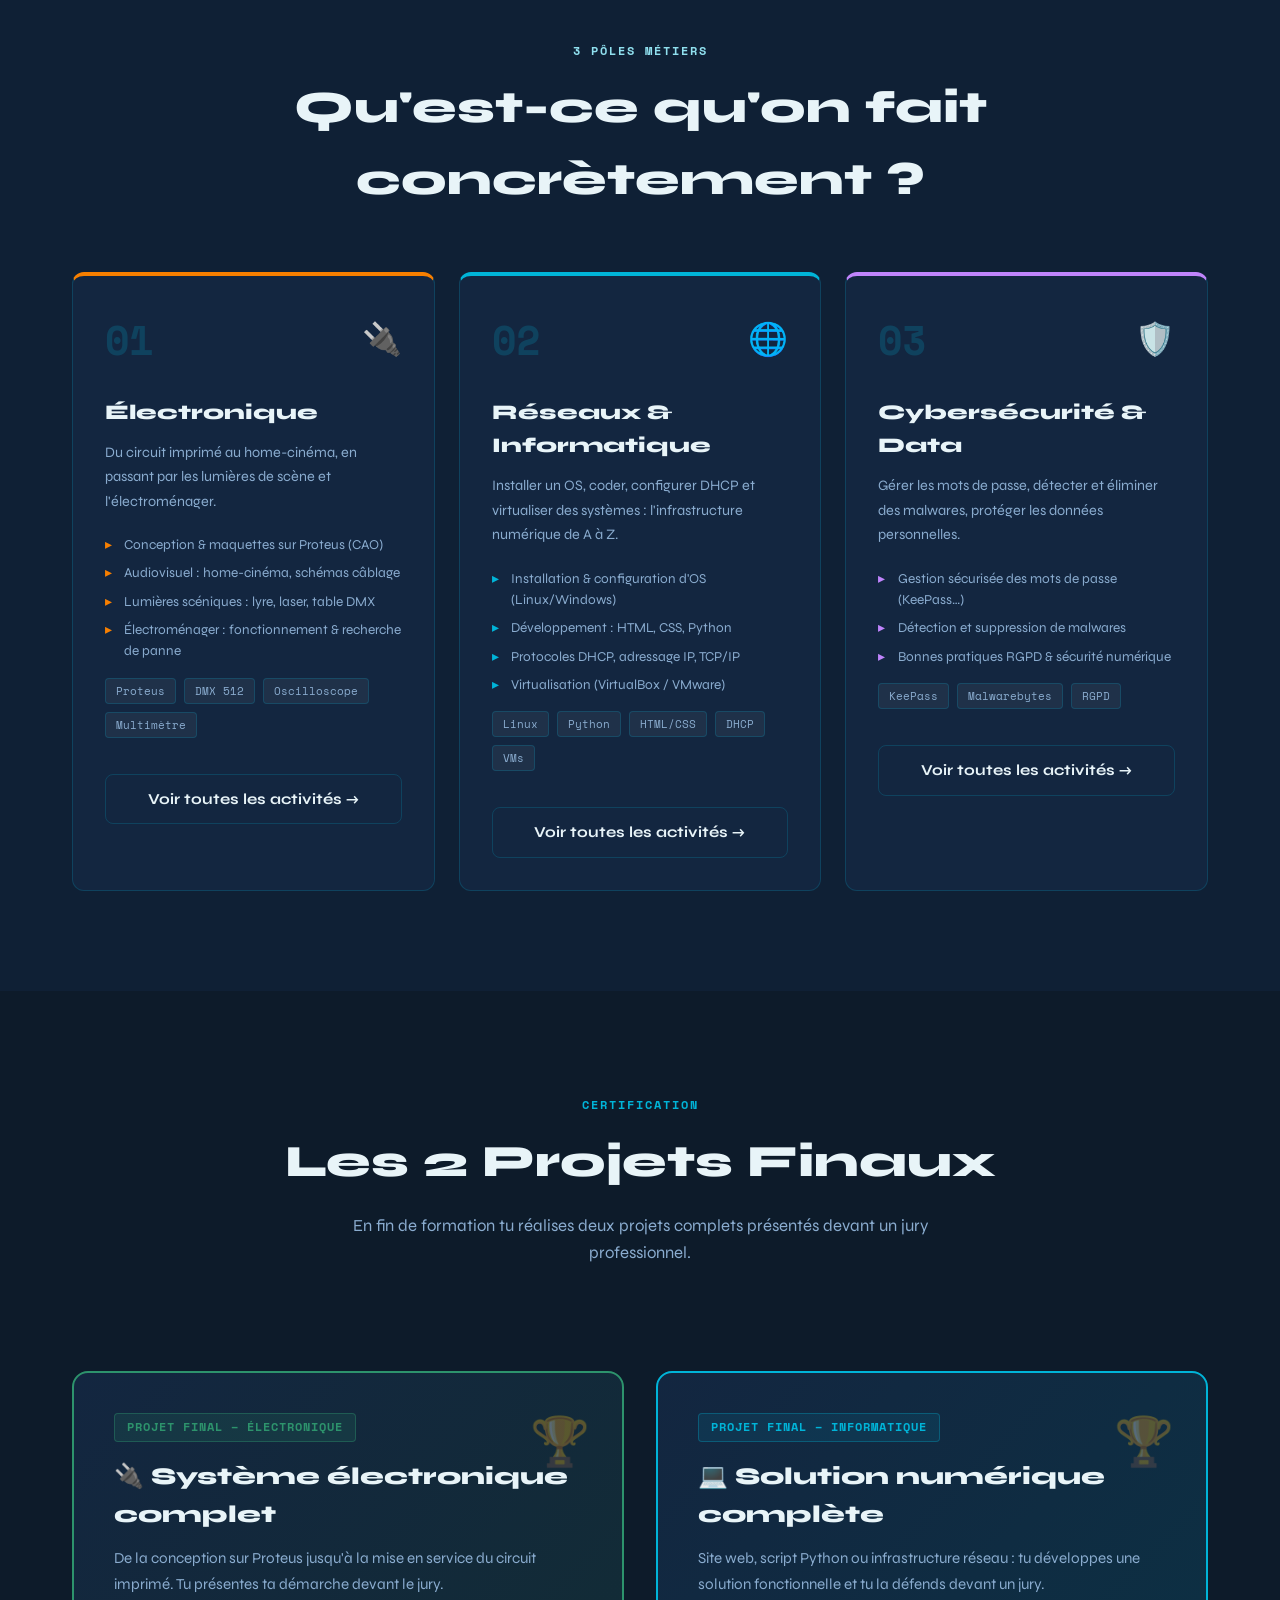
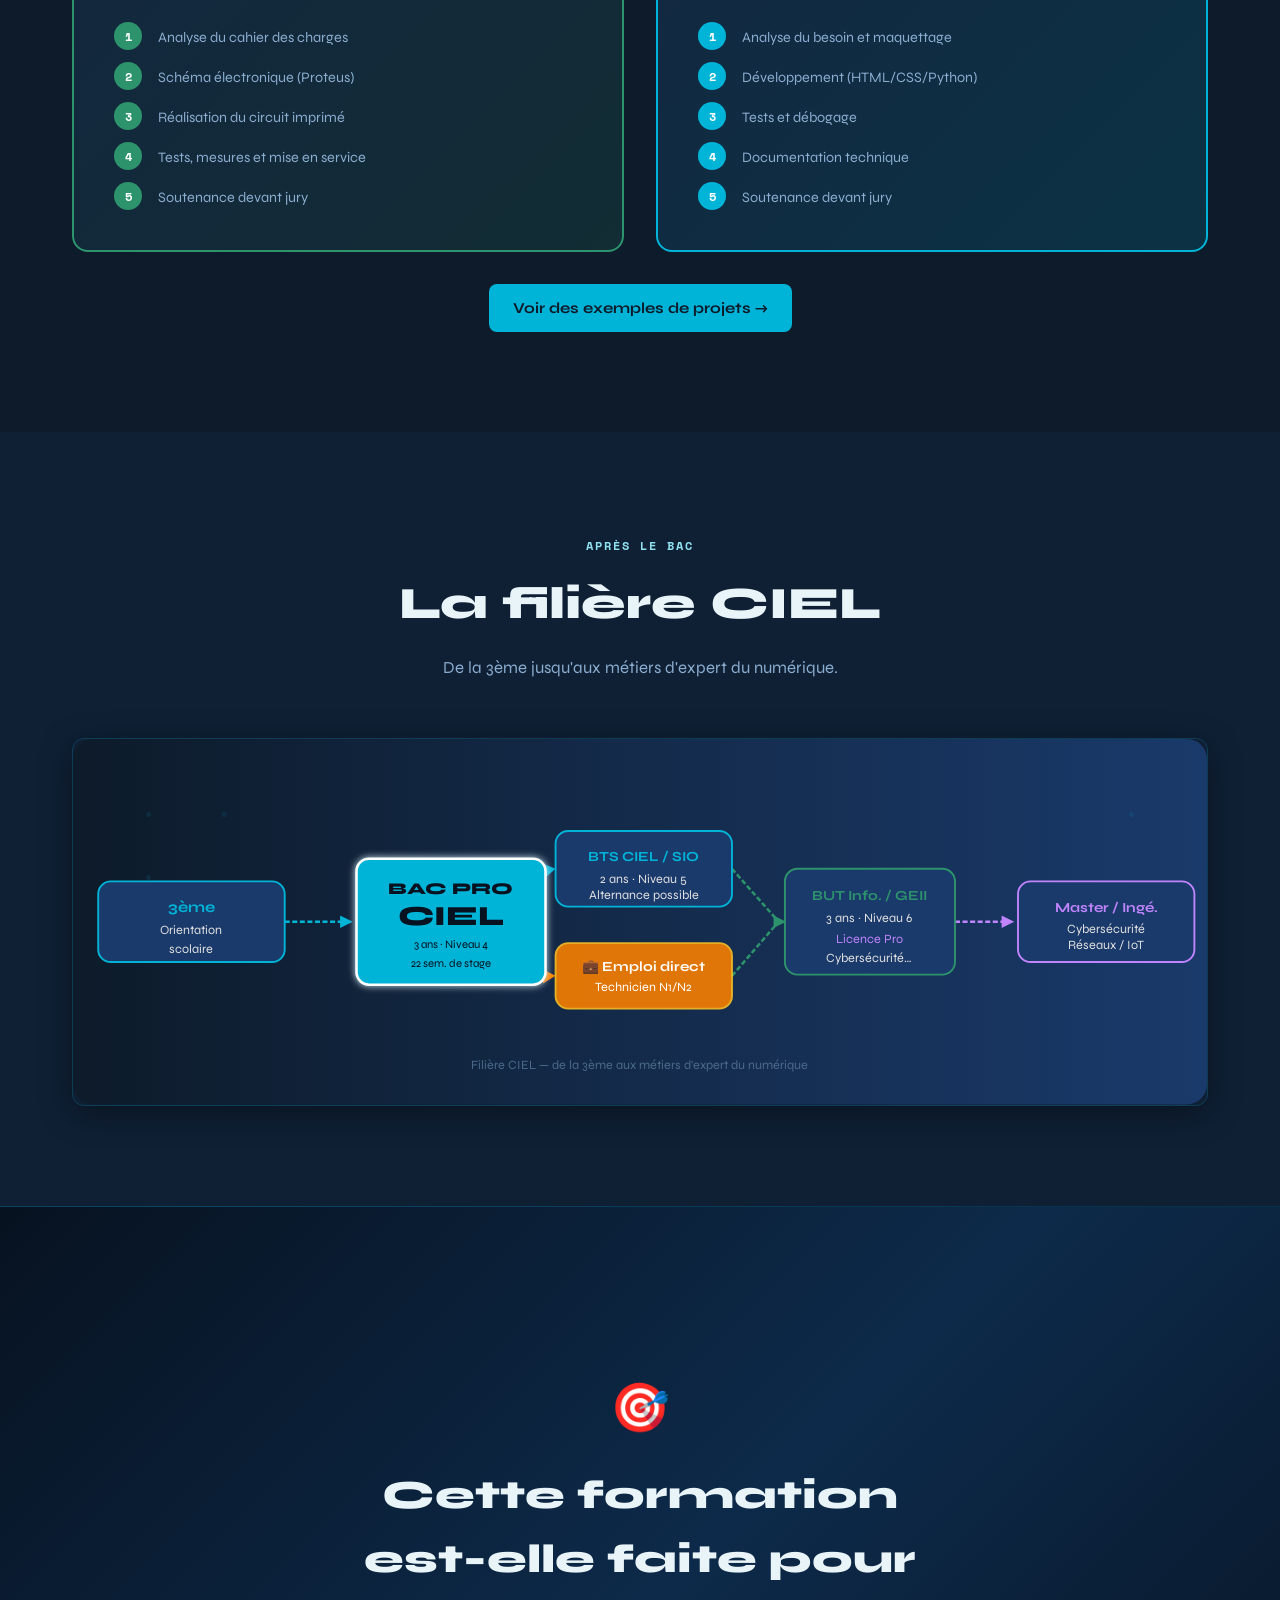
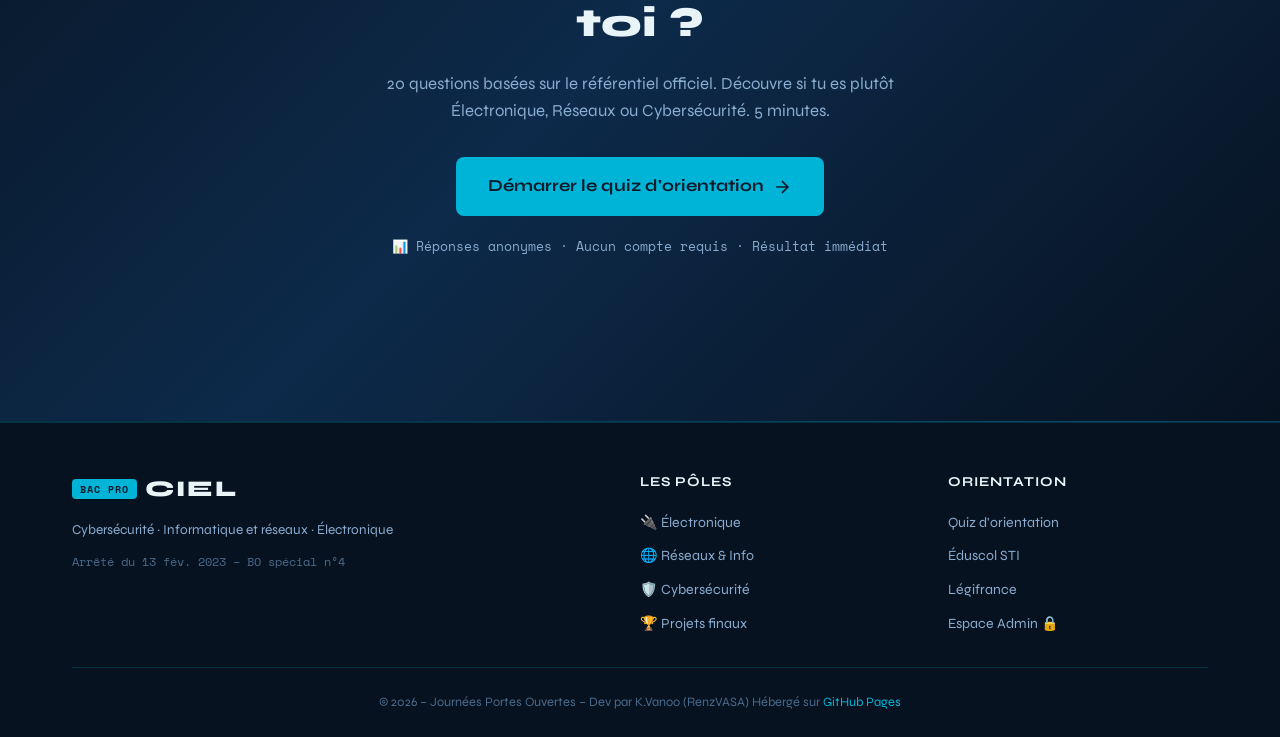
==== commit e9a5116e: "Update index.html" ====
--- a/index.html
+++ b/index.html
@@ -297,7 +297,7 @@
         </div>
       </div>
       <div class="footer__bottom">
-        <p>© 2026 – Journées Portes Ouvertes – Dev par K.vanoo (RenzVASA) Hébergé sur <a href="https://pages.github.com" target="_blank" rel="noopener">GitHub Pages</a></p>
+        <p>© 2026 – Journées Portes Ouvertes – Dev par K.Vanoo (RenzVASA) Hébergé sur <a href="https://pages.github.com" target="_blank" rel="noopener">GitHub Pages</a></p>
       </div>
     </div>
   </footer>
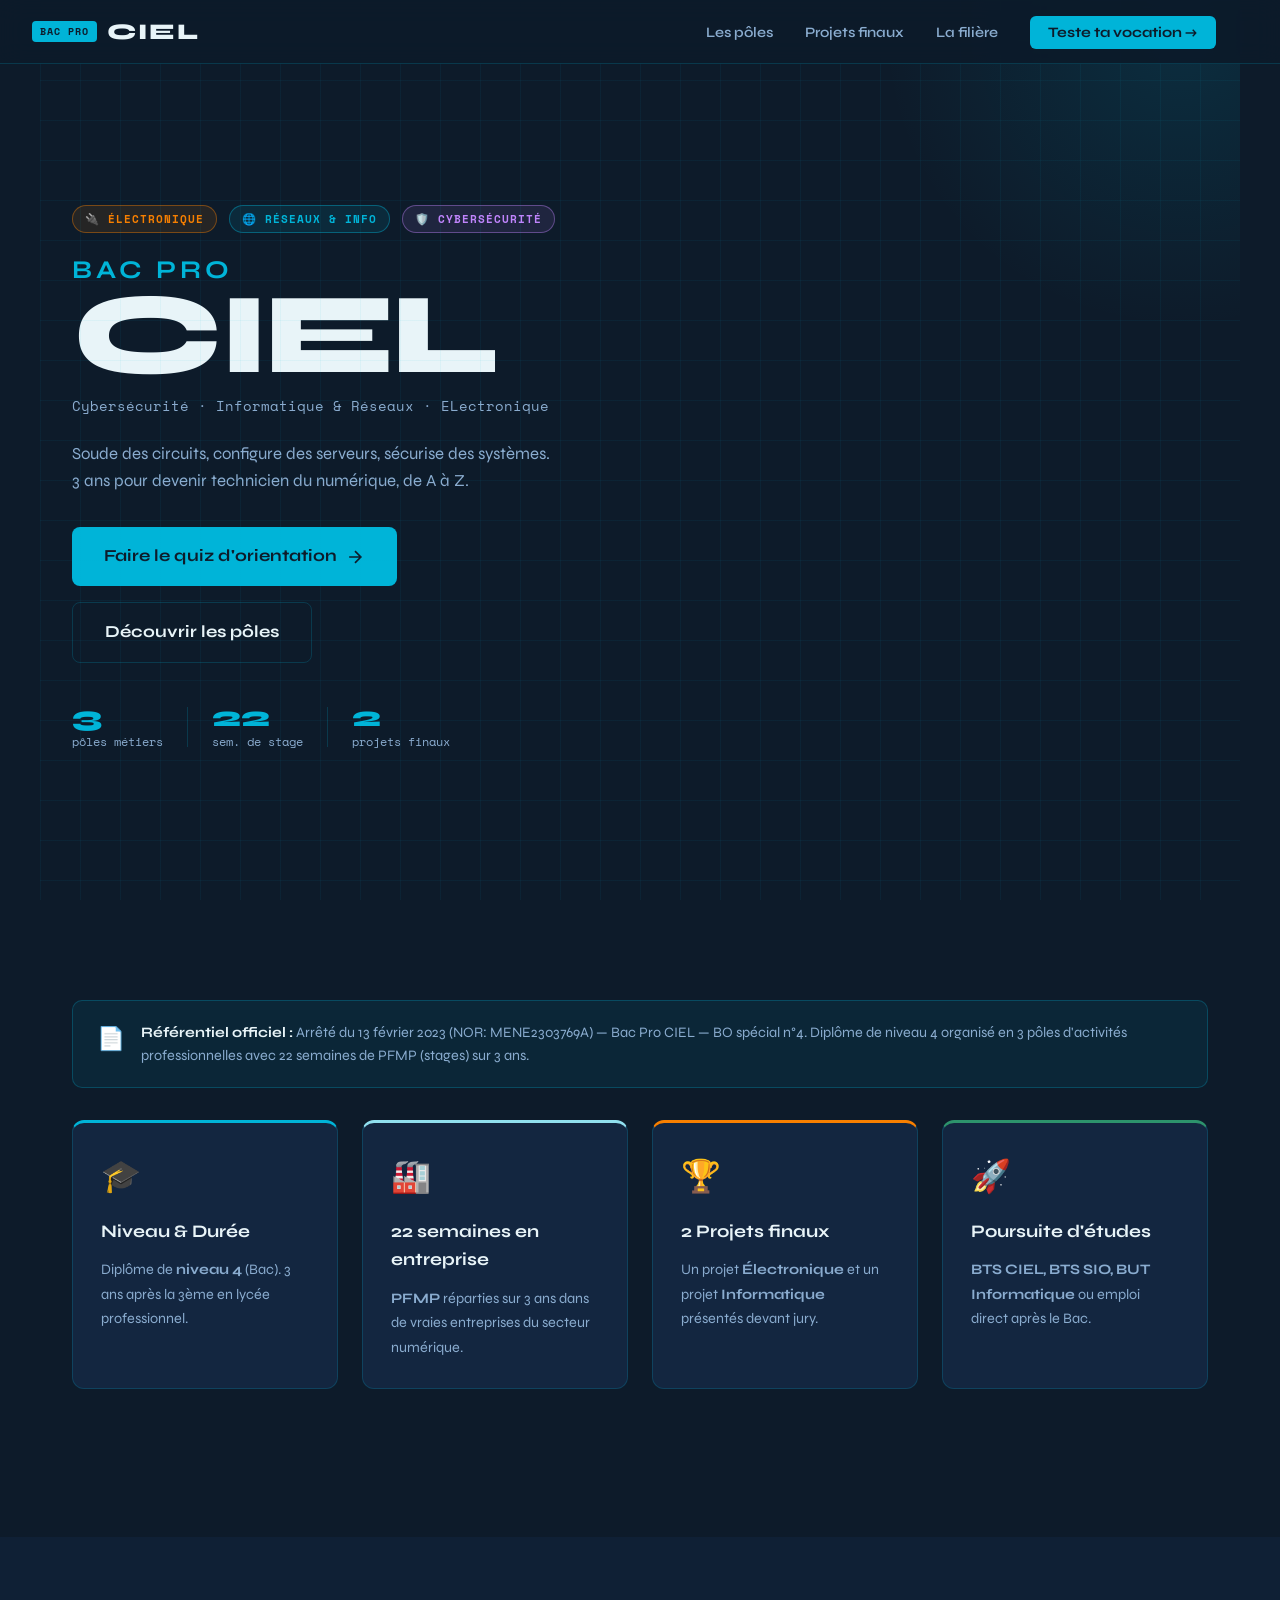
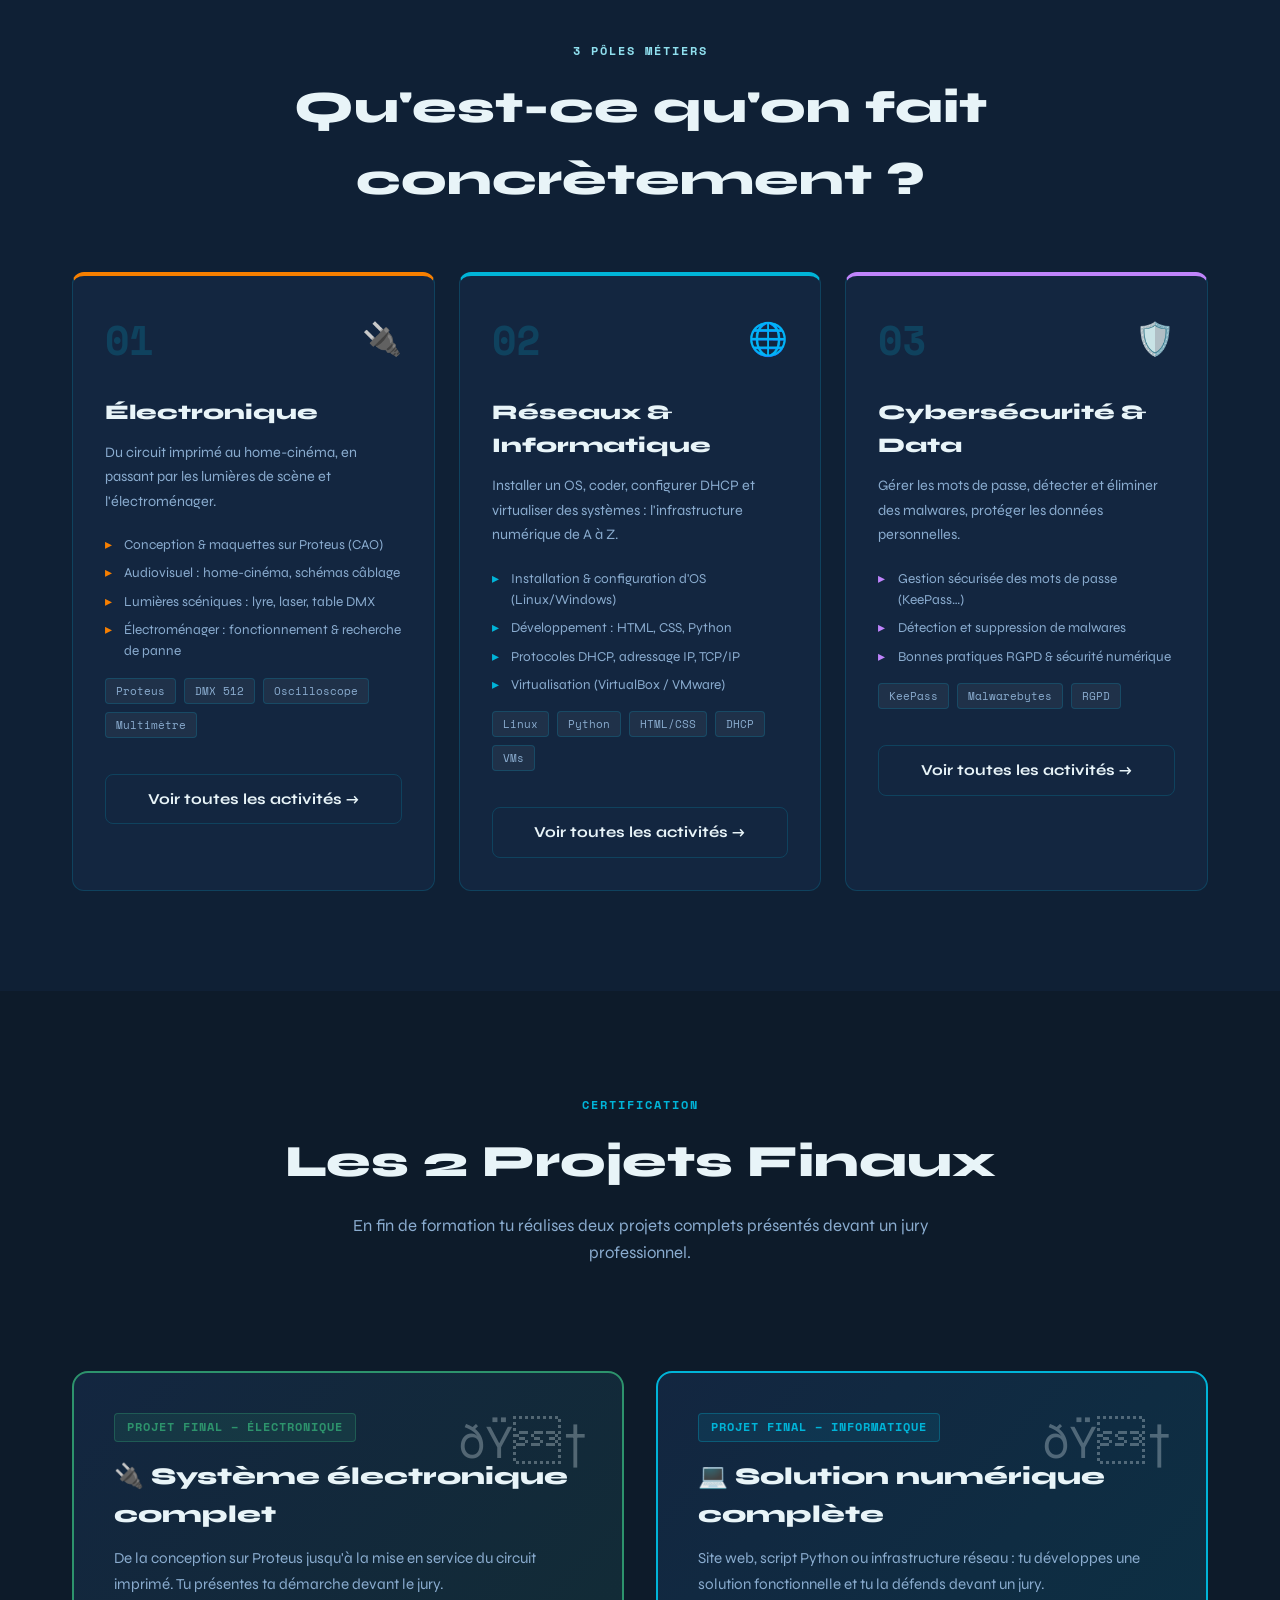
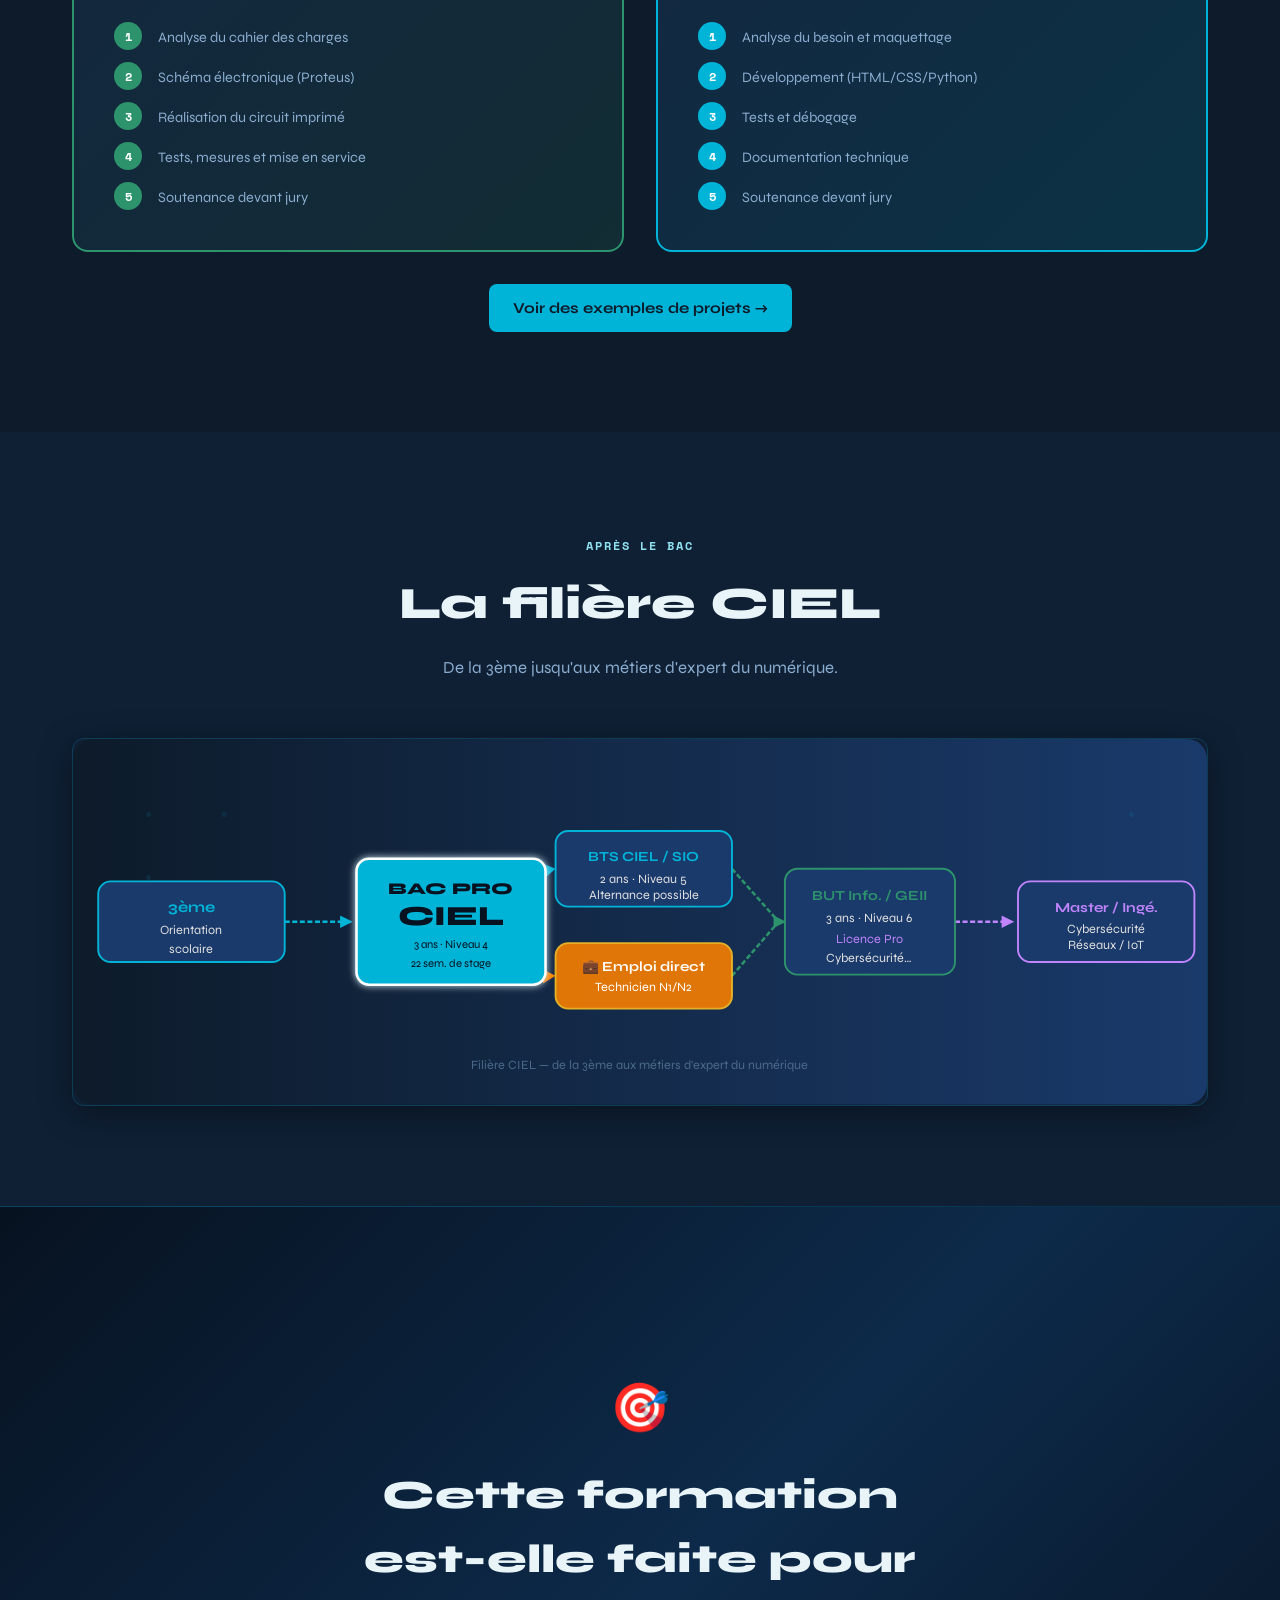
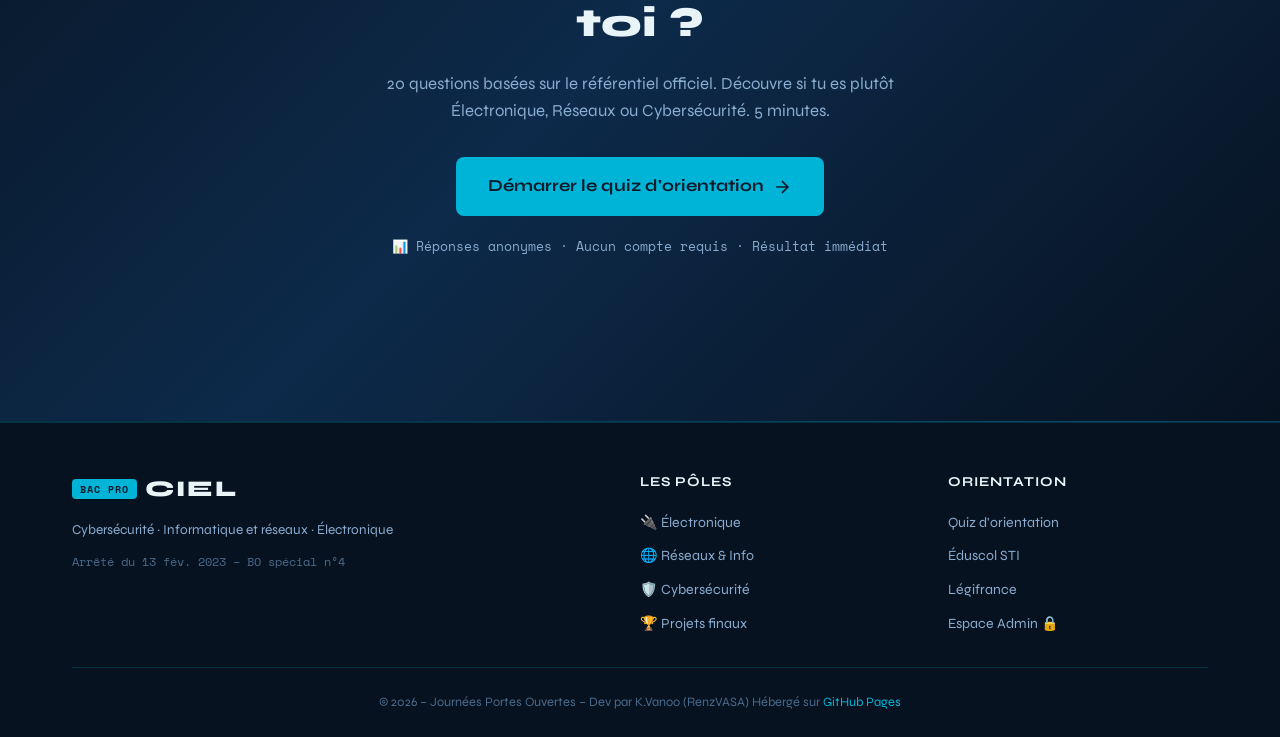
==== commit 81c3ff0a: "Update index.html" ====
--- a/index.html
+++ b/index.html
@@ -29,24 +29,24 @@
   <!-- HERO -->
   <section class="hero" id="hero">
     <div class="hero__grid-bg"></div>
-    <div class="hero__content">
+    <div class="hero__center">
       <div class="hero__eyebrow">
         <span class="pill pill--elec">🔌 Électronique</span>
-        <span class="pill pill--net">🌐 Réseaux & Info</span>
+        <span class="pill pill--net">🌐 Réseaux &amp; Info</span>
         <span class="pill pill--cyber">🛡️ Cybersécurité</span>
       </div>
       <h1 class="hero__title">
         <span class="hero__title-main">BAC PRO</span>
         <span class="hero__title-big">CIEL</span>
       </h1>
-      <p class="hero__subtitle">Cybersécurité · Informatique & Réseaux · ELectronique</p>
+      <p class="hero__subtitle">Cybersécurité · Informatique &amp; Réseaux · ELectronique</p>
       <p class="hero__desc">Soude des circuits, configure des serveurs, sécurise des systèmes.<br/>3 ans pour devenir technicien du numérique, de A à Z.</p>
       <div class="hero__actions">
-        <a href="pages/quiz.html" class="btn btn--primary">
+        <a href="pages/quiz.html" class="btn btn--primary btn--xl">
           Faire le quiz d'orientation
-          <svg width="18" height="18" viewBox="0 0 24 24" fill="none" stroke="currentColor" stroke-width="2"><path d="M5 12h14M12 5l7 7-7 7"/></svg>
+          <svg width="20" height="20" viewBox="0 0 24 24" fill="none" stroke="currentColor" stroke-width="2"><path d="M5 12h14M12 5l7 7-7 7"/></svg>
         </a>
-        <a href="#poles" class="btn btn--ghost">Découvrir les pôles</a>
+        <a href="#poles" class="btn btn--ghost btn--xl">Découvrir les pôles</a>
       </div>
       <div class="hero__stats">
         <div class="stat"><span class="stat__num">3</span><span class="stat__label">pôles métiers</span></div>
@@ -54,17 +54,6 @@
         <div class="stat"><span class="stat__num">22</span><span class="stat__label">sem. de stage</span></div>
         <div class="stat__sep"></div>
         <div class="stat"><span class="stat__num">2</span><span class="stat__label">projets finaux</span></div>
-      </div>
-    </div>
-    <div class="hero__visual">
-      <div class="hero__terminal">
-        <div class="terminal__bar">
-          <span class="dot dot--r"></span><span class="dot dot--y"></span><span class="dot dot--g"></span>
-          <span class="terminal__title">ciel@lycee:~$</span>
-        </div>
-        <div class="terminal__body" id="terminal-body">
-          <p class="terminal__line"><span class="term-prompt">$</span> <span class="term-cmd" id="term-text"></span><span class="term-cursor">█</span></p>
-        </div>
       </div>
     </div>
   </section>
--- a/css/style.css
+++ b/css/style.css
@@ -1,6 +1,6 @@
 /* ============================================================
-   BAC PRO CIEL – Journées Portes Ouvertes
-   Style principal – Design "Tech Terminal"
+   BAC PRO CIEL â€“ style.css
+   Responsive : Mobile â†’ Tablette â†’ PC â†’ Grand Ã©cran 65 pouces
    ============================================================ */
 
 :root {
@@ -22,17 +22,23 @@
   --radius: 12px;
   --shadow: 0 8px 32px rgba(0,0,0,0.4);
   --transition: 0.3s cubic-bezier(0.4, 0, 0.2, 1);
+
+  /* Variables responsives â€” modifiÃ©es par les media queries */
+  --nav-height: 64px;
+  --container-max: 1200px;
+  --container-pad: 2rem;
+  --section-pad: 100px;
+  --font-base: 16px;
 }
 
 *, *::before, *::after { box-sizing: border-box; margin: 0; padding: 0; }
-
 html { scroll-behavior: smooth; }
 
 body {
   background: var(--bg);
   color: var(--text);
   font-family: var(--font-display);
-  font-size: 16px;
+  font-size: var(--font-base);
   line-height: 1.6;
   overflow-x: hidden;
 }
@@ -40,46 +46,68 @@
 a { color: var(--cyan); text-decoration: none; transition: color var(--transition); }
 a:hover { color: var(--cyan-light); }
 
-/* ── NAV ─────────────────────────────────────────────────── */
+/* â”€â”€ NAV â”€â”€â”€â”€â”€â”€â”€â”€â”€â”€â”€â”€â”€â”€â”€â”€â”€â”€â”€â”€â”€â”€â”€â”€â”€â”€â”€â”€â”€â”€â”€â”€â”€â”€â”€â”€â”€â”€â”€â”€â”€â”€â”€â”€â”€â”€â”€â”€â”€ */
 .nav {
   position: fixed; top: 0; left: 0; right: 0; z-index: 100;
   display: flex; align-items: center; justify-content: space-between;
-  padding: 0 2rem;
-  height: 64px;
-  background: rgba(13, 27, 42, 0.85);
+  padding: 0 var(--container-pad);
+  height: var(--nav-height);
+  background: rgba(13, 27, 42, 0.92);
   backdrop-filter: blur(12px);
   border-bottom: 1px solid var(--border);
   transition: box-shadow var(--transition);
 }
 .nav.scrolled { box-shadow: 0 4px 24px rgba(0,0,0,0.5); }
 
-.nav__logo { display: flex; align-items: center; gap: 0.5rem; }
+.nav__logo { display: flex; align-items: center; gap: 0.6rem; flex-shrink: 0; }
 .nav__badge {
   background: var(--cyan); color: var(--bg);
   font-family: var(--font-mono); font-size: 0.65rem; font-weight: 700;
   padding: 2px 8px; border-radius: 4px; letter-spacing: 1px;
-}
-.nav__name { font-size: 1.4rem; font-weight: 800; color: var(--text); letter-spacing: 2px; }
-
-.nav__links { display: flex; align-items: center; gap: 2rem; list-style: none; }
-.nav__links a { font-size: 0.9rem; font-weight: 600; color: var(--text-muted); transition: color var(--transition); }
+  white-space: nowrap;
+}
+.nav__name { font-size: 1.4rem; font-weight: 800; color: var(--text); letter-spacing: 2px; white-space: nowrap; }
+
+.nav__links {
+  display: flex; align-items: center;
+  gap: 2rem; list-style: none;
+  /* Permet Ã  la nav de prendre de l'espace et de bien rÃ©partir */
+  margin: 0 2rem;
+}
+.nav__links a { font-size: 0.9rem; font-weight: 600; color: var(--text-muted); transition: color var(--transition); white-space: nowrap; }
 .nav__links a:hover { color: var(--cyan); }
 
 .nav__cta {
   background: var(--cyan) !important; color: var(--bg) !important;
   padding: 8px 18px; border-radius: 6px; font-weight: 700 !important;
   transition: background var(--transition), transform var(--transition) !important;
+  white-space: nowrap;
 }
 .nav__cta:hover { background: var(--cyan-light) !important; transform: translateY(-1px); }
 
-.nav__burger { display: none; background: none; border: none; color: var(--text); font-size: 1.5rem; cursor: pointer; }
-
-/* ── HERO ─────────────────────────────────────────────────── */
+.nav__burger { display: none; background: none; border: none; color: var(--text); font-size: 1.5rem; cursor: pointer; flex-shrink: 0; }
+
+/* â”€â”€ CONTAINER â”€â”€â”€â”€â”€â”€â”€â”€â”€â”€â”€â”€â”€â”€â”€â”€â”€â”€â”€â”€â”€â”€â”€â”€â”€â”€â”€â”€â”€â”€â”€â”€â”€â”€â”€â”€â”€â”€â”€â”€â”€â”€â”€ */
+.container {
+  max-width: var(--container-max);
+  margin: 0 auto;
+  padding: 0 var(--container-pad);
+  width: 100%;
+}
+.container--narrow { max-width: 700px; }
+
+/* â”€â”€ HERO â”€â”€â”€â”€â”€â”€â”€â”€â”€â”€â”€â”€â”€â”€â”€â”€â”€â”€â”€â”€â”€â”€â”€â”€â”€â”€â”€â”€â”€â”€â”€â”€â”€â”€â”€â”€â”€â”€â”€â”€â”€â”€â”€â”€â”€â”€â”€â”€ */
 .hero {
+  display: grid;
+  grid-template-columns: 1fr 1fr;
+  gap: 4rem;
+  align-items: center;
+  max-width: var(--container-max);
+  margin: 0 auto;
+  width: 100%;
+  padding: calc(var(--nav-height) + 56px) var(--container-pad) 4rem;
+  position: relative;
   min-height: 100vh;
-  display: flex; align-items: center;
-  padding: 100px 2rem 4rem;
-  position: relative;
   overflow: hidden;
 }
 
@@ -98,8 +126,6 @@
   pointer-events: none;
 }
 
-.hero { display: grid; grid-template-columns: 1fr 1fr; gap: 4rem; align-items: center; max-width: 1200px; margin: 0 auto; width: 100%; padding-top: 120px; }
-
 .hero__eyebrow { display: flex; gap: 0.75rem; flex-wrap: wrap; margin-bottom: 1.5rem; }
 
 .pill {
@@ -108,19 +134,19 @@
   text-transform: uppercase; border: 1px solid;
 }
 .pill--cyber { color: #c084fc; border-color: rgba(192,132,252,0.4); background: rgba(192,132,252,0.1); }
-.pill--net { color: var(--cyan); border-color: rgba(0,180,216,0.4); background: rgba(0,180,216,0.1); }
-.pill--elec { color: var(--orange); border-color: rgba(247,127,0,0.4); background: rgba(247,127,0,0.1); }
+.pill--net   { color: var(--cyan); border-color: rgba(0,180,216,0.4); background: rgba(0,180,216,0.1); }
+.pill--elec  { color: var(--orange); border-color: rgba(247,127,0,0.4); background: rgba(247,127,0,0.1); }
 
 .hero__title { line-height: 1; margin-bottom: 0.5rem; }
-.hero__title-main { display: block; font-size: clamp(1.2rem, 3vw, 1.8rem); font-weight: 700; color: var(--cyan); letter-spacing: 4px; }
-.hero__title-big { display: block; font-size: clamp(5rem, 12vw, 9rem); font-weight: 800; color: var(--text); letter-spacing: -4px; line-height: 0.9; }
+.hero__title-main { display: block; font-size: clamp(1.2rem, 2vw, 1.8rem); font-weight: 700; color: var(--cyan); letter-spacing: 4px; }
+.hero__title-big  { display: block; font-size: clamp(4rem, 9vw, 9rem); font-weight: 800; color: var(--text); letter-spacing: -4px; line-height: 0.9; }
 
 .hero__subtitle { font-family: var(--font-mono); font-size: 0.9rem; color: var(--text-muted); margin-bottom: 1.5rem; }
 .hero__desc { font-size: 1.05rem; color: var(--text-muted); margin-bottom: 2rem; max-width: 480px; }
 
 .hero__actions { display: flex; gap: 1rem; flex-wrap: wrap; margin-bottom: 2.5rem; }
 
-.hero__stats { display: flex; align-items: center; gap: 1.5rem; }
+.hero__stats { display: flex; align-items: center; gap: 1.5rem; flex-wrap: wrap; }
 .stat { display: flex; flex-direction: column; }
 .stat__num { font-size: 1.8rem; font-weight: 800; color: var(--cyan); line-height: 1; }
 .stat__label { font-size: 0.75rem; color: var(--text-muted); font-family: var(--font-mono); }
@@ -150,13 +176,14 @@
 .term-cursor { color: var(--cyan); animation: blink 1s infinite; }
 @keyframes blink { 0%,50% { opacity: 1; } 51%,100% { opacity: 0; } }
 
-/* ── BUTTONS ─────────────────────────────────────────────── */
+/* â”€â”€ BUTTONS â”€â”€â”€â”€â”€â”€â”€â”€â”€â”€â”€â”€â”€â”€â”€â”€â”€â”€â”€â”€â”€â”€â”€â”€â”€â”€â”€â”€â”€â”€â”€â”€â”€â”€â”€â”€â”€â”€â”€â”€â”€â”€â”€â”€â”€ */
 .btn {
   display: inline-flex; align-items: center; gap: 8px;
   font-family: var(--font-display); font-weight: 700; font-size: 0.95rem;
   padding: 12px 24px; border-radius: 8px;
   border: none; cursor: pointer;
   transition: all var(--transition); text-decoration: none;
+  white-space: nowrap;
 }
 .btn--primary { background: var(--cyan); color: var(--bg); }
 .btn--primary:hover { background: var(--cyan-light); transform: translateY(-2px); box-shadow: 0 8px 24px rgba(0,180,216,0.35); color: var(--bg); }
@@ -164,12 +191,8 @@
 .btn--ghost:hover { border-color: var(--cyan); color: var(--cyan); }
 .btn--xl { padding: 16px 32px; font-size: 1.05rem; }
 
-/* ── CONTAINER ───────────────────────────────────────────── */
-.container { max-width: 1200px; margin: 0 auto; padding: 0 2rem; }
-.container--narrow { max-width: 700px; }
-
-/* ── SECTIONS ────────────────────────────────────────────── */
-.section { padding: 100px 0; }
+/* â”€â”€ SECTIONS â”€â”€â”€â”€â”€â”€â”€â”€â”€â”€â”€â”€â”€â”€â”€â”€â”€â”€â”€â”€â”€â”€â”€â”€â”€â”€â”€â”€â”€â”€â”€â”€â”€â”€â”€â”€â”€â”€â”€â”€â”€â”€â”€â”€ */
+.section { padding: var(--section-pad) 0; }
 .section--dark { background: var(--bg2); }
 .section--cta {
   background: linear-gradient(135deg, #071220 0%, #0d2a4a 50%, #071220 100%);
@@ -178,7 +201,8 @@
 }
 
 .section__header { text-align: center; margin-bottom: 3.5rem; }
-.section__header--light .section__title, .section__header--light .section__sub { color: var(--text); }
+.section__header--light .section__title,
+.section__header--light .section__sub { color: var(--text); }
 .section__tag {
   display: inline-block;
   font-family: var(--font-mono); font-size: 0.75rem; font-weight: 700;
@@ -190,7 +214,7 @@
 .section__title--light { color: var(--text); }
 .section__sub { font-size: 1.05rem; color: var(--text-muted); max-width: 580px; margin: 0 auto; }
 
-/* ── CARDS ───────────────────────────────────────────────── */
+/* â”€â”€ CARDS â”€â”€â”€â”€â”€â”€â”€â”€â”€â”€â”€â”€â”€â”€â”€â”€â”€â”€â”€â”€â”€â”€â”€â”€â”€â”€â”€â”€â”€â”€â”€â”€â”€â”€â”€â”€â”€â”€â”€â”€â”€â”€â”€â”€â”€â”€â”€ */
 .cards-grid { display: grid; grid-template-columns: repeat(auto-fit, minmax(240px, 1fr)); gap: 1.5rem; margin-bottom: 3rem; }
 .card {
   background: var(--surface); border: 1px solid var(--border);
@@ -198,23 +222,17 @@
   transition: transform var(--transition), box-shadow var(--transition);
 }
 .card:hover { transform: translateY(-4px); box-shadow: 0 16px 40px rgba(0,0,0,0.4); }
-.card--blue { border-top: 3px solid var(--cyan); }
-.card--cyan { border-top: 3px solid #90e0ef; }
-.card--orange { border-top: 3px solid var(--orange); }
+.card--blue  { border-top: 3px solid var(--cyan); }
+.card--cyan  { border-top: 3px solid #90e0ef; }
+.card--orange{ border-top: 3px solid var(--orange); }
 .card--green { border-top: 3px solid var(--green); }
-.card__icon { font-size: 2rem; margin-bottom: 1rem; }
+.card__icon  { font-size: 2rem; margin-bottom: 1rem; }
 .card__title { font-size: 1.1rem; font-weight: 700; color: var(--text); margin-bottom: 0.75rem; }
-.card__text { font-size: 0.9rem; color: var(--text-muted); line-height: 1.7; }
-
-/* ── ACCORDION ───────────────────────────────────────────── */
-.accordion-block {
-  background: var(--surface); border: 1px solid var(--border);
-  border-radius: var(--radius); overflow: hidden;
-}
-.accordion-block__title {
-  font-size: 1.1rem; font-weight: 700; padding: 1.25rem 1.5rem;
-  border-bottom: 1px solid var(--border); color: var(--text);
-}
+.card__text  { font-size: 0.9rem; color: var(--text-muted); line-height: 1.7; }
+
+/* â”€â”€ ACCORDION â”€â”€â”€â”€â”€â”€â”€â”€â”€â”€â”€â”€â”€â”€â”€â”€â”€â”€â”€â”€â”€â”€â”€â”€â”€â”€â”€â”€â”€â”€â”€â”€â”€â”€â”€â”€â”€â”€â”€â”€â”€â”€â”€ */
+.accordion-block { background: var(--surface); border: 1px solid var(--border); border-radius: var(--radius); overflow: hidden; }
+.accordion-block__title { font-size: 1.1rem; font-weight: 700; padding: 1.25rem 1.5rem; border-bottom: 1px solid var(--border); color: var(--text); }
 .accordion__item { border-bottom: 1px solid var(--border); }
 .accordion__item:last-child { border-bottom: none; }
 .accordion__btn {
@@ -228,18 +246,14 @@
 .accordion__btn:hover { background: rgba(0,180,216,0.05); }
 .accordion__arrow { font-size: 1.5rem; font-weight: 300; color: var(--cyan); transition: transform var(--transition); }
 .accordion__btn.active .accordion__arrow { transform: rotate(45deg); }
-.accordion__body {
-  max-height: 0; overflow: hidden;
-  transition: max-height 0.4s cubic-bezier(0.4,0,0.2,1), padding 0.4s;
-  padding: 0 1.5rem;
-}
+.accordion__body { max-height: 0; overflow: hidden; transition: max-height 0.4s cubic-bezier(0.4,0,0.2,1), padding 0.4s; padding: 0 1.5rem; }
 .accordion__body.open { max-height: 600px; padding: 1rem 1.5rem 1.5rem; }
 .accordion__body ul { list-style: none; display: flex; flex-direction: column; gap: 0.5rem; margin-bottom: 1rem; }
 .accordion__body li { padding-left: 1.5rem; position: relative; font-size: 0.92rem; color: var(--text-muted); }
-.accordion__body li::before { content: '▸'; position: absolute; left: 0; color: var(--cyan); }
+.accordion__body li::before { content: 'â–¸'; position: absolute; left: 0; color: var(--cyan); }
 .acc__competences { background: rgba(0,180,216,0.08); border-left: 3px solid var(--cyan); padding: 0.75rem 1rem; border-radius: 0 8px 8px 0; font-size: 0.88rem; color: var(--text-muted); }
 
-/* ── POLES ───────────────────────────────────────────────── */
+/* â”€â”€ POLES â”€â”€â”€â”€â”€â”€â”€â”€â”€â”€â”€â”€â”€â”€â”€â”€â”€â”€â”€â”€â”€â”€â”€â”€â”€â”€â”€â”€â”€â”€â”€â”€â”€â”€â”€â”€â”€â”€â”€â”€â”€â”€â”€â”€â”€â”€â”€ */
 .poles-grid { display: grid; grid-template-columns: repeat(auto-fit, minmax(280px, 1fr)); gap: 1.5rem; }
 .pole {
   background: var(--surface); border: 1px solid var(--border);
@@ -247,91 +261,48 @@
   transition: transform var(--transition), box-shadow var(--transition);
 }
 .pole:hover { transform: translateY(-6px); }
-.pole--elec { border-top: 4px solid var(--orange); }
-.pole--net { border-top: 4px solid var(--cyan); }
+.pole--elec  { border-top: 4px solid var(--orange); }
+.pole--net   { border-top: 4px solid var(--cyan); }
 .pole--cyber { border-top: 4px solid var(--purple); }
 
 .pole__header { display: flex; align-items: center; justify-content: space-between; margin-bottom: 1.5rem; }
 .pole__num { font-family: var(--font-mono); font-size: 2.5rem; font-weight: 700; color: var(--border); }
 .pole__icon-wrap { font-size: 2rem; }
 .pole__title { font-size: 1.3rem; font-weight: 800; color: var(--text); margin-bottom: 0.75rem; }
-.pole__desc { font-size: 0.9rem; color: var(--text-muted); line-height: 1.7; margin-bottom: 1.25rem; }
-.pole__tags { display: flex; flex-wrap: wrap; gap: 0.5rem; margin-bottom: 1.25rem; }
+.pole__desc  { font-size: 0.9rem; color: var(--text-muted); line-height: 1.7; margin-bottom: 1.25rem; }
+.pole__tags  { display: flex; flex-wrap: wrap; gap: 0.5rem; margin-bottom: 1.25rem; }
 .pole__tags span {
   font-family: var(--font-mono); font-size: 0.7rem;
   padding: 3px 10px; border-radius: 4px;
-  background: rgba(255,255,255,0.05); border: 1px solid var(--border);
-  color: var(--text-muted);
+  background: rgba(255,255,255,0.05); border: 1px solid var(--border); color: var(--text-muted);
 }
 .pole__metiers { font-size: 0.82rem; color: var(--text-muted); padding-top: 1rem; border-top: 1px solid var(--border); }
 .pole__metiers strong { color: var(--text); }
 
-/* ── FILIERE SVG ─────────────────────────────────────────── */
+/* â”€â”€ FILIERE SVG â”€â”€â”€â”€â”€â”€â”€â”€â”€â”€â”€â”€â”€â”€â”€â”€â”€â”€â”€â”€â”€â”€â”€â”€â”€â”€â”€â”€â”€â”€â”€â”€â”€â”€â”€â”€â”€â”€â”€â”€â”€ */
 .filiere-wrap { border: 1px solid var(--border); border-radius: var(--radius); overflow: hidden; box-shadow: var(--shadow); }
 .filiere-svg { width: 100%; height: auto; display: block; }
 
-/* ── CTA BLOCK ───────────────────────────────────────────── */
-.cta-block {
-  text-align: center;
-  padding: 4rem 2rem;
-}
+/* â”€â”€ CTA BLOCK â”€â”€â”€â”€â”€â”€â”€â”€â”€â”€â”€â”€â”€â”€â”€â”€â”€â”€â”€â”€â”€â”€â”€â”€â”€â”€â”€â”€â”€â”€â”€â”€â”€â”€â”€â”€â”€â”€â”€â”€â”€â”€â”€ */
+.cta-block { text-align: center; padding: 4rem 2rem; }
 .cta-block__emoji { font-size: 3rem; display: block; margin-bottom: 1rem; }
 .cta-block__title { font-size: clamp(1.8rem, 4vw, 2.5rem); font-weight: 800; color: var(--text); margin-bottom: 1rem; }
-.cta-block__sub { font-size: 1.05rem; color: var(--text-muted); margin-bottom: 2rem; }
-.cta-block .btn { margin-bottom: 1.25rem; }
-.cta-block__note { font-size: 0.82rem; color: var(--text-muted); font-family: var(--font-mono); }
-
-/* ── FOOTER ──────────────────────────────────────────────── */
+.cta-block__sub   { font-size: 1.05rem; color: var(--text-muted); margin-bottom: 2rem; }
+.cta-block .btn   { margin-bottom: 1.25rem; }
+.cta-block__note  { font-size: 0.82rem; color: var(--text-muted); font-family: var(--font-mono); }
+
+/* â”€â”€ FOOTER â”€â”€â”€â”€â”€â”€â”€â”€â”€â”€â”€â”€â”€â”€â”€â”€â”€â”€â”€â”€â”€â”€â”€â”€â”€â”€â”€â”€â”€â”€â”€â”€â”€â”€â”€â”€â”€â”€â”€â”€â”€â”€â”€â”€â”€â”€ */
 .footer { background: #071220; border-top: 1px solid var(--border); padding: 3rem 0 1.5rem; }
 .footer__grid { display: grid; grid-template-columns: 2fr 1fr 1fr; gap: 3rem; margin-bottom: 2rem; }
 .footer__brand p { font-size: 0.85rem; color: var(--text-muted); margin-top: 0.75rem; }
 .footer__ref { font-family: var(--font-mono); font-size: 0.72rem !important; color: #4a6a8a !important; margin-top: 0.5rem; }
 .footer__links h4 { font-size: 0.85rem; font-weight: 700; color: var(--text); margin-bottom: 1rem; text-transform: uppercase; letter-spacing: 1px; }
 .footer__links ul { list-style: none; display: flex; flex-direction: column; gap: 0.5rem; }
-.footer__links a { font-size: 0.88rem; color: var(--text-muted); transition: color var(--transition); }
+.footer__links a  { font-size: 0.88rem; color: var(--text-muted); transition: color var(--transition); }
 .footer__links a:hover { color: var(--cyan); }
 .footer__bottom { border-top: 1px solid var(--border); padding-top: 1.5rem; text-align: center; font-size: 0.8rem; color: #4a6a8a; }
 
-/* ── RESPONSIVE ──────────────────────────────────────────── */
-@media (max-width: 900px) {
-  .hero { grid-template-columns: 1fr; padding-top: 100px; }
-  .hero__visual { order: -1; }
-  .footer__grid { grid-template-columns: 1fr; gap: 2rem; }
-  .nav__links { display: none; }
-  .nav__links.open { display: flex; flex-direction: column; position: absolute; top: 64px; left: 0; right: 0; background: var(--bg); padding: 1rem; border-bottom: 1px solid var(--border); gap: 1rem; }
-  .nav__burger { display: block; }
-}
-
-@media (max-width: 600px) {
-  .hero__title-big { font-size: 4.5rem; }
-  .section { padding: 60px 0; }
-  .hero__stats { flex-wrap: wrap; gap: 1rem; }
-}
-/* ============================================================
-   ADDITIONS RESPONSIVE + NOUVELLES PAGES
-   ============================================================ */
-
-/* ── MOBILE NAV fix ─────────────────────────────────────── */
-@media (max-width: 900px) {
-  .nav__links { display: none; flex-direction: column; position: absolute; top: 64px; left: 0; right: 0; background: rgba(13,27,42,0.98); padding: 1.5rem 2rem; border-bottom: 1px solid var(--border); gap: 1.25rem; z-index: 99; }
-  .nav__links.open { display: flex; }
-  .hero { grid-template-columns: 1fr; padding-top: 100px; gap: 2rem; }
-  .hero__visual { order: -1; max-width: 480px; margin: 0 auto; width: 100%; }
-  .footer__grid { grid-template-columns: 1fr; gap: 2rem; }
-}
-@media (max-width: 600px) {
-  .hero__title-big { font-size: clamp(3.5rem, 18vw, 5rem); }
-  .hero__actions { flex-direction: column; }
-  .hero__actions .btn { width: 100%; justify-content: center; }
-  .hero__stats { gap: 1rem; }
-  .cards-grid { grid-template-columns: 1fr; }
-  .poles-grid { grid-template-columns: 1fr; }
-  .section { padding: 60px 0; }
-  .container { padding: 0 1rem; }
-  .nav { padding: 0 1rem; }
-}
-
-/* ── PAGE HEADER ─────────────────────────────────────────── */
+/* â”€â”€ PAGE HERO (pages de pÃ´les) â”€â”€â”€â”€â”€â”€â”€â”€â”€â”€â”€â”€â”€â”€â”€â”€â”€â”€â”€â”€â”€â”€â”€â”€â”€â”€ */
 .page-hero {
   padding: 120px 0 60px;
   background: linear-gradient(135deg, var(--bg) 0%, var(--bg2) 100%);
@@ -339,64 +310,55 @@
   text-align: center;
 }
 .page-hero__tag {
-  display: inline-block;
-  font-family: var(--font-mono); font-size: 0.72rem; font-weight: 700;
-  letter-spacing: 2px; text-transform: uppercase;
-  padding: 4px 14px; border-radius: 20px; margin-bottom: 1rem;
-}
-.page-hero__tag--elec { color: var(--orange); background: rgba(247,127,0,0.12); border: 1px solid rgba(247,127,0,0.3); }
-.page-hero__tag--net  { color: var(--cyan);   background: rgba(0,180,216,0.12); border: 1px solid rgba(0,180,216,0.3); }
-.page-hero__tag--cyber{ color: var(--purple); background: rgba(192,132,252,0.12); border: 1px solid rgba(192,132,252,0.3); }
-.page-hero__tag--projet { color: var(--green); background: rgba(45,147,108,0.12); border: 1px solid rgba(45,147,108,0.3); }
+  display: inline-block; font-family: var(--font-mono); font-size: 0.72rem; font-weight: 700;
+  letter-spacing: 2px; text-transform: uppercase; padding: 4px 14px; border-radius: 20px; margin-bottom: 1rem;
+}
+.page-hero__tag--elec  { color: var(--orange); background: rgba(247,127,0,0.12); border: 1px solid rgba(247,127,0,0.3); }
+.page-hero__tag--net   { color: var(--cyan); background: rgba(0,180,216,0.12); border: 1px solid rgba(0,180,216,0.3); }
+.page-hero__tag--cyber { color: var(--purple); background: rgba(192,132,252,0.12); border: 1px solid rgba(192,132,252,0.3); }
+.page-hero__tag--projet{ color: var(--green); background: rgba(45,147,108,0.12); border: 1px solid rgba(45,147,108,0.3); }
 .page-hero__title { font-size: clamp(2rem, 5vw, 3.5rem); font-weight: 800; color: var(--text); margin-bottom: 0.75rem; line-height: 1.15; }
-.page-hero__sub { font-size: 1.05rem; color: var(--text-muted); max-width: 600px; margin: 0 auto; }
-
-/* ── ACTIVITY CARDS ──────────────────────────────────────── */
+.page-hero__sub   { font-size: 1.05rem; color: var(--text-muted); max-width: 600px; margin: 0 auto; }
+
+/* â”€â”€ ACTIVITY CARDS â”€â”€â”€â”€â”€â”€â”€â”€â”€â”€â”€â”€â”€â”€â”€â”€â”€â”€â”€â”€â”€â”€â”€â”€â”€â”€â”€â”€â”€â”€â”€â”€â”€â”€â”€â”€â”€â”€ */
 .activity-grid { display: grid; grid-template-columns: repeat(auto-fit, minmax(280px, 1fr)); gap: 1.5rem; }
 .activity-card {
   background: var(--surface); border: 1px solid var(--border); border-radius: var(--radius);
   padding: 1.75rem; transition: transform var(--transition), box-shadow var(--transition);
   position: relative; overflow: hidden;
 }
-.activity-card::before {
-  content: ''; position: absolute; top: 0; left: 0; right: 0; height: 3px;
-}
-.activity-card--elec::before { background: var(--orange); }
-.activity-card--net::before  { background: var(--cyan); }
-.activity-card--cyber::before{ background: var(--purple); }
+.activity-card::before { content: ''; position: absolute; top: 0; left: 0; right: 0; height: 3px; }
+.activity-card--elec::before  { background: var(--orange); }
+.activity-card--net::before   { background: var(--cyan); }
+.activity-card--cyber::before { background: var(--purple); }
 .activity-card--audiovisuel::before { background: linear-gradient(90deg, #ff6b6b, #ffd93d); }
-.activity-card--electro::before { background: linear-gradient(90deg, #6bcb77, #4d96ff); }
+.activity-card--electro::before     { background: linear-gradient(90deg, #6bcb77, #4d96ff); }
 .activity-card:hover { transform: translateY(-4px); box-shadow: 0 16px 40px rgba(0,0,0,0.4); }
-.activity-card__num { font-family: var(--font-mono); font-size: 0.7rem; color: var(--text-muted); margin-bottom: 0.75rem; }
-.activity-card__icon { font-size: 2.2rem; margin-bottom: 1rem; }
+.activity-card__num   { font-family: var(--font-mono); font-size: 0.7rem; color: var(--text-muted); margin-bottom: 0.75rem; }
+.activity-card__icon  { font-size: 2.2rem; margin-bottom: 1rem; }
 .activity-card__title { font-size: 1.1rem; font-weight: 700; color: var(--text); margin-bottom: 0.75rem; }
-.activity-card__text { font-size: 0.9rem; color: var(--text-muted); line-height: 1.7; margin-bottom: 1rem; }
+.activity-card__text  { font-size: 0.9rem; color: var(--text-muted); line-height: 1.7; margin-bottom: 1rem; }
 .activity-card__tools { display: flex; flex-wrap: wrap; gap: 0.4rem; }
 .activity-card__tools span {
   font-family: var(--font-mono); font-size: 0.68rem;
   padding: 3px 9px; border-radius: 4px;
-  background: rgba(255,255,255,0.05); border: 1px solid var(--border);
-  color: var(--text-muted);
-}
-
-/* ── PROJET FINAL CARD ───────────────────────────────────── */
+  background: rgba(255,255,255,0.05); border: 1px solid var(--border); color: var(--text-muted);
+}
+
+/* â”€â”€ PROJET FINAL CARD â”€â”€â”€â”€â”€â”€â”€â”€â”€â”€â”€â”€â”€â”€â”€â”€â”€â”€â”€â”€â”€â”€â”€â”€â”€â”€â”€â”€â”€â”€â”€â”€â”€â”€â”€ */
 .projet-final-card {
   background: linear-gradient(135deg, var(--surface) 0%, rgba(45,147,108,0.15) 100%);
   border: 2px solid var(--green); border-radius: 16px;
   padding: 2.5rem; margin-top: 3rem; position: relative; overflow: hidden;
 }
-.projet-final-card::after {
-  content: '🏆';
-  position: absolute; right: 2rem; top: 2rem;
-  font-size: 3rem; opacity: 0.3;
-}
+.projet-final-card::after { content: 'ðŸ†'; position: absolute; right: 2rem; top: 2rem; font-size: 3rem; opacity: 0.3; }
 .projet-final-card__tag {
   display: inline-block; font-family: var(--font-mono); font-size: 0.72rem; font-weight: 700;
   color: var(--green); background: rgba(45,147,108,0.15); border: 1px solid rgba(45,147,108,0.4);
   padding: 4px 12px; border-radius: 4px; letter-spacing: 1px; margin-bottom: 1rem;
 }
 .projet-final-card__title { font-size: 1.5rem; font-weight: 800; color: var(--text); margin-bottom: 0.75rem; }
-.projet-final-card__text { font-size: 0.95rem; color: var(--text-muted); line-height: 1.7; margin-bottom: 1.5rem; }
+.projet-final-card__text  { font-size: 0.95rem; color: var(--text-muted); line-height: 1.7; margin-bottom: 1.5rem; }
 .projet-final-card__steps { display: flex; flex-direction: column; gap: 0.75rem; }
 .step { display: flex; align-items: flex-start; gap: 1rem; }
 .step__num {
@@ -407,15 +369,10 @@
 }
 .step__text { font-size: 0.9rem; color: var(--text-muted); padding-top: 4px; }
 
-/* ── SCHEMA CABLAGE ──────────────────────────────────────── */
-.schema-wrap {
-  background: var(--surface); border: 1px solid var(--border);
-  border-radius: var(--radius); padding: 1.5rem;
-  overflow-x: auto;
-}
+/* â”€â”€ SCHEMA / INFO BANNER / BREADCRUMB / TWO-COL â”€â”€â”€â”€â”€â”€â”€â”€ */
+.schema-wrap { background: var(--surface); border: 1px solid var(--border); border-radius: var(--radius); padding: 1.5rem; overflow-x: auto; }
 .schema-wrap svg { width: 100%; height: auto; display: block; min-width: 300px; }
 
-/* ── INFO BANNER ─────────────────────────────────────────── */
 .info-banner {
   background: rgba(0,180,216,0.08); border: 1px solid rgba(0,180,216,0.25);
   border-radius: 10px; padding: 1.25rem 1.5rem;
@@ -425,26 +382,244 @@
 .info-banner__text { font-size: 0.9rem; color: var(--text-muted); line-height: 1.6; }
 .info-banner__text strong { color: var(--text); }
 
-/* ── BREADCRUMB ──────────────────────────────────────────── */
-.breadcrumb {
-  display: flex; align-items: center; gap: 0.5rem;
-  font-family: var(--font-mono); font-size: 0.78rem;
-  color: var(--text-muted); margin-bottom: 1.5rem;
-  flex-wrap: wrap;
-}
+.breadcrumb { display: flex; align-items: center; gap: 0.5rem; font-family: var(--font-mono); font-size: 0.78rem; color: var(--text-muted); margin-bottom: 1.5rem; flex-wrap: wrap; }
 .breadcrumb a { color: var(--cyan); }
 .breadcrumb__sep { color: var(--border); }
 
-/* ── TWO COL LAYOUT ──────────────────────────────────────── */
 .two-col { display: grid; grid-template-columns: 1fr 1fr; gap: 2rem; }
-@media (max-width: 768px) { .two-col { grid-template-columns: 1fr; } }
-
-/* ── RESPONSIVE TABLE ────────────────────────────────────── */
-@media (max-width: 700px) {
-  .charts-grid { grid-template-columns: 1fr; }
-  .chart-card--wide { grid-column: span 1; }
-  .kpi-grid { grid-template-columns: repeat(2, 1fr); }
-  .quiz-wrap { padding: 1.5rem 1rem; }
-  .quiz-card { padding: 1.5rem; }
-  .results-actions { flex-direction: column; }
-}
+
+/* ============================================================
+   RESPONSIVE â€“ du plus petit au plus grand
+   ============================================================ */
+
+/* â”€â”€ MOBILE (â‰¤ 480px) â”€â”€â”€â”€â”€â”€â”€â”€â”€â”€â”€â”€â”€â”€â”€â”€â”€â”€â”€â”€â”€â”€â”€â”€â”€â”€â”€â”€â”€â”€â”€â”€â”€â”€â”€â”€ */
+@media (max-width: 480px) {
+  :root { --container-pad: 1rem; --section-pad: 50px; --nav-height: 60px; }
+  .hero { grid-template-columns: 1fr; padding-top: 80px; gap: 2rem; min-height: auto; }
+  .hero__visual { order: -1; }
+  .hero__title-big { font-size: clamp(3rem, 18vw, 4.5rem); letter-spacing: -2px; }
+  .hero__actions { flex-direction: column; }
+  .hero__actions .btn { width: 100%; justify-content: center; }
+  .hero__stats { gap: 1rem; }
+  .stat__sep { display: none; }
+  .nav__links { display: none !important; }
+  .nav__burger { display: block; }
+  .nav__links.open { display: flex !important; flex-direction: column; position: absolute; top: var(--nav-height); left: 0; right: 0; background: rgba(13,27,42,0.98); padding: 1.5rem; border-bottom: 1px solid var(--border); gap: 1rem; z-index: 99; }
+  .cards-grid { grid-template-columns: 1fr; }
+  .poles-grid { grid-template-columns: 1fr; }
+  .two-col { grid-template-columns: 1fr; }
+  .footer__grid { grid-template-columns: 1fr; gap: 1.5rem; }
+  .activity-grid { grid-template-columns: 1fr; }
+}
+
+/* â”€â”€ TABLETTE (481px â€“ 900px) â”€â”€â”€â”€â”€â”€â”€â”€â”€â”€â”€â”€â”€â”€â”€â”€â”€â”€â”€â”€â”€â”€â”€â”€â”€â”€â”€â”€ */
+@media (min-width: 481px) and (max-width: 900px) {
+  :root { --container-pad: 1.5rem; --section-pad: 70px; }
+  .hero { grid-template-columns: 1fr; padding-top: 100px; gap: 2rem; min-height: auto; }
+  .hero__visual { order: -1; max-width: 480px; margin: 0 auto; width: 100%; }
+  .hero__title-big { font-size: clamp(4rem, 12vw, 6rem); }
+  .nav__links { display: none; }
+  .nav__links.open { display: flex !important; flex-direction: column; position: absolute; top: var(--nav-height); left: 0; right: 0; background: rgba(13,27,42,0.98); padding: 1.5rem 2rem; border-bottom: 1px solid var(--border); gap: 1.25rem; z-index: 99; }
+  .nav__burger { display: block; }
+  .footer__grid { grid-template-columns: 1fr; gap: 2rem; }
+  .two-col { grid-template-columns: 1fr; }
+}
+
+/* â”€â”€ PC STANDARD (901px â€“ 1399px) â”€â”€â”€â”€â”€â”€â”€â”€â”€â”€â”€â”€â”€â”€â”€â”€â”€â”€â”€â”€â”€â”€â”€ */
+@media (min-width: 901px) and (max-width: 1399px) {
+  :root { --container-max: 1200px; }
+  .hero__title-big { font-size: clamp(5rem, 9vw, 9rem); }
+}
+
+/* â”€â”€ GRAND Ã‰CRAN (1400px â€“ 1799px) â€” TV 43-55 pouces â”€â”€â”€â”€ */
+@media (min-width: 1400px) {
+  :root {
+    --container-max: 1400px;
+    --container-pad: 4rem;
+    --nav-height: 80px;
+    --section-pad: 120px;
+    --font-base: 18px;
+  }
+
+  /* Nav â€” bien Ã©talÃ©e, rien de collÃ© */
+  .nav { padding: 0 5rem; }
+  .nav__badge { font-size: 0.75rem; padding: 3px 12px; }
+  .nav__name { font-size: 1.7rem; letter-spacing: 3px; }
+  .nav__links { gap: 3rem; margin: 0 3rem; }
+  .nav__links a { font-size: 1rem; }
+  .nav__cta { padding: 10px 24px; font-size: 1rem; border-radius: 8px; }
+
+  /* Hero */
+  .hero { gap: 6rem; max-width: var(--container-max); padding-top: calc(var(--nav-height) + 80px); }
+  .hero__title-big { font-size: clamp(7rem, 9vw, 11rem); }
+  .hero__title-main { font-size: 2rem; }
+  .hero__subtitle { font-size: 1.05rem; }
+  .hero__desc { font-size: 1.2rem; max-width: 560px; }
+  .stat__num { font-size: 2.2rem; }
+  .stat__label { font-size: 0.85rem; }
+  .terminal__body { min-height: 260px; }
+  .term-cmd { font-size: 1rem; }
+
+  /* Boutons â€” grandes zones tactiles */
+  .btn { font-size: 1.1rem; padding: 15px 32px; min-height: 56px; border-radius: 10px; }
+  .btn--xl { font-size: 1.2rem; padding: 18px 40px; min-height: 64px; }
+
+  /* Sections & container */
+  .section__title { font-size: clamp(2.5rem, 3vw, 3.5rem); }
+  .section__sub { font-size: 1.15rem; max-width: 700px; }
+
+  /* Cards */
+  .card { padding: 2.25rem; }
+  .card__icon { font-size: 2.5rem; }
+  .card__title { font-size: 1.25rem; }
+  .card__text { font-size: 1rem; }
+
+  /* PÃ´les */
+  .pole { padding: 2.5rem; }
+  .pole__title { font-size: 1.55rem; }
+  .pole__desc { font-size: 1rem; }
+  .pole__tags span { font-size: 0.82rem; padding: 5px 12px; }
+
+  /* Activity cards */
+  .activity-card { padding: 2rem; }
+  .activity-card__icon { font-size: 2.5rem; }
+  .activity-card__title { font-size: 1.2rem; }
+  .activity-card__text { font-size: 1rem; }
+
+  /* Accordion */
+  .accordion__btn { font-size: 1.05rem; padding: 1.4rem 1.75rem; min-height: 60px; }
+  .accordion__body li { font-size: 0.98rem; }
+  .accordion-block__title { font-size: 1.15rem; padding: 1.4rem 1.75rem; }
+
+  /* Info banner */
+  .info-banner { padding: 1.4rem 2rem; }
+  .info-banner__icon { font-size: 1.6rem; }
+  .info-banner__text { font-size: 1rem; }
+
+  /* CTA */
+  .cta-block__title { font-size: 3rem; }
+  .cta-block__sub { font-size: 1.2rem; }
+
+  /* Projet final */
+  .projet-final-card { padding: 3rem; }
+  .projet-final-card__title { font-size: 1.7rem; }
+  .projet-final-card__text { font-size: 1rem; }
+  .step__text { font-size: 0.98rem; }
+
+  /* Footer */
+  .footer__grid { gap: 4rem; }
+  .footer__links h4 { font-size: 0.95rem; }
+  .footer__links a { font-size: 0.95rem; }
+
+  /* Page hero */
+  .page-hero { padding: 140px 0 80px; }
+  .page-hero__title { font-size: clamp(2.5rem, 4vw, 4rem); }
+  .page-hero__sub { font-size: 1.2rem; }
+}
+
+/* â”€â”€ TRÃˆS GRAND Ã‰CRAN (â‰¥ 1800px) â€” TV 65 pouces â”€â”€â”€â”€â”€â”€â”€â”€â”€â”€ */
+@media (min-width: 1800px) {
+  :root {
+    --container-max: 1700px;
+    --container-pad: 6rem;
+    --nav-height: 90px;
+    --section-pad: 140px;
+    --font-base: 20px;
+  }
+
+  /* Nav parfaitement Ã©quilibrÃ©e */
+  .nav { padding: 0 6rem; }
+  .nav__badge { font-size: 0.85rem; padding: 4px 14px; border-radius: 5px; }
+  .nav__name { font-size: 2rem; letter-spacing: 4px; }
+  .nav__links { gap: 4rem; margin: 0 4rem; }
+  .nav__links a { font-size: 1.1rem; }
+  .nav__cta { padding: 12px 28px; font-size: 1.1rem; border-radius: 8px; }
+
+  /* Hero */
+  .hero { gap: 8rem; }
+  .hero__title-big { font-size: clamp(9rem, 10vw, 13rem); letter-spacing: -8px; }
+  .hero__title-main { font-size: 2.2rem; letter-spacing: 6px; }
+  .hero__desc { font-size: 1.35rem; max-width: 650px; }
+  .hero__subtitle { font-size: 1.1rem; }
+  .stat__num { font-size: 2.8rem; }
+  .stat__label { font-size: 0.95rem; }
+  .stat__sep { height: 55px; }
+  .terminal__body { min-height: 300px; }
+  .term-cmd { font-size: 1.1rem; }
+  .terminal__title { font-size: 0.9rem; }
+  .dot { width: 14px; height: 14px; }
+
+  /* Boutons trÃ¨s grands pour le tactile */
+  .btn { font-size: 1.25rem; padding: 18px 40px; min-height: 64px; border-radius: 12px; }
+  .btn--xl { font-size: 1.4rem; padding: 22px 50px; min-height: 74px; }
+
+  /* Sections */
+  .section__title { font-size: 4rem; }
+  .section__sub { font-size: 1.3rem; max-width: 800px; }
+
+  /* Cards */
+  .cards-grid { gap: 2.5rem; }
+  .card { padding: 2.75rem; border-radius: 16px; }
+  .card__icon { font-size: 3rem; }
+  .card__title { font-size: 1.4rem; }
+  .card__text { font-size: 1.1rem; }
+
+  /* PÃ´les */
+  .poles-grid { gap: 2.5rem; }
+  .pole { padding: 3rem; border-radius: 16px; }
+  .pole__num { font-size: 3.5rem; }
+  .pole__icon-wrap { font-size: 2.8rem; }
+  .pole__title { font-size: 1.8rem; }
+  .pole__desc { font-size: 1.1rem; line-height: 1.8; }
+  .pole__tags span { font-size: 0.92rem; padding: 6px 16px; }
+
+  /* Activity cards */
+  .activity-grid { gap: 2.5rem; }
+  .activity-card { padding: 2.5rem; border-radius: 16px; }
+  .activity-card__icon { font-size: 3rem; }
+  .activity-card__title { font-size: 1.35rem; }
+  .activity-card__text { font-size: 1.05rem; line-height: 1.8; }
+  .activity-card__tools span { font-size: 0.85rem; padding: 5px 14px; }
+
+  /* Accordion */
+  .accordion__btn { font-size: 1.2rem; padding: 1.6rem 2rem; min-height: 72px; }
+  .accordion__body li { font-size: 1.1rem; }
+  .accordion-block__title { font-size: 1.3rem; padding: 1.6rem 2rem; }
+  .accordion__arrow { font-size: 2rem; }
+
+  /* Info banner */
+  .info-banner { padding: 1.75rem 2.5rem; border-radius: 14px; }
+  .info-banner__icon { font-size: 2rem; }
+  .info-banner__text { font-size: 1.1rem; }
+
+  /* CTA */
+  .cta-block__emoji { font-size: 4.5rem; }
+  .cta-block__title { font-size: 3.8rem; }
+  .cta-block__sub { font-size: 1.35rem; }
+  .cta-block__note { font-size: 1rem; }
+
+  /* Projet final */
+  .projet-final-card { padding: 3.5rem; border-radius: 20px; }
+  .projet-final-card__title { font-size: 2rem; }
+  .projet-final-card__text { font-size: 1.1rem; line-height: 1.8; }
+  .step__num { width: 36px; height: 36px; font-size: 0.9rem; }
+  .step__text { font-size: 1.05rem; }
+
+  /* Footer */
+  .footer { padding: 4rem 0 2rem; }
+  .footer__grid { gap: 6rem; }
+  .footer__links h4 { font-size: 1.05rem; margin-bottom: 1.25rem; }
+  .footer__links a { font-size: 1.05rem; }
+  .footer__brand p { font-size: 1rem; }
+  .footer__bottom { font-size: 0.9rem; padding-top: 2rem; }
+
+  /* Page hero */
+  .page-hero { padding: 160px 0 100px; }
+  .page-hero__tag { font-size: 0.95rem; padding: 8px 20px; }
+  .page-hero__title { font-size: 5rem; }
+  .page-hero__sub { font-size: 1.35rem; max-width: 800px; }
+  .breadcrumb { font-size: 1rem; }
+
+  /* SchÃ©mas */
+  .schema-wrap { padding: 2rem; border-radius: 16px; }
+}
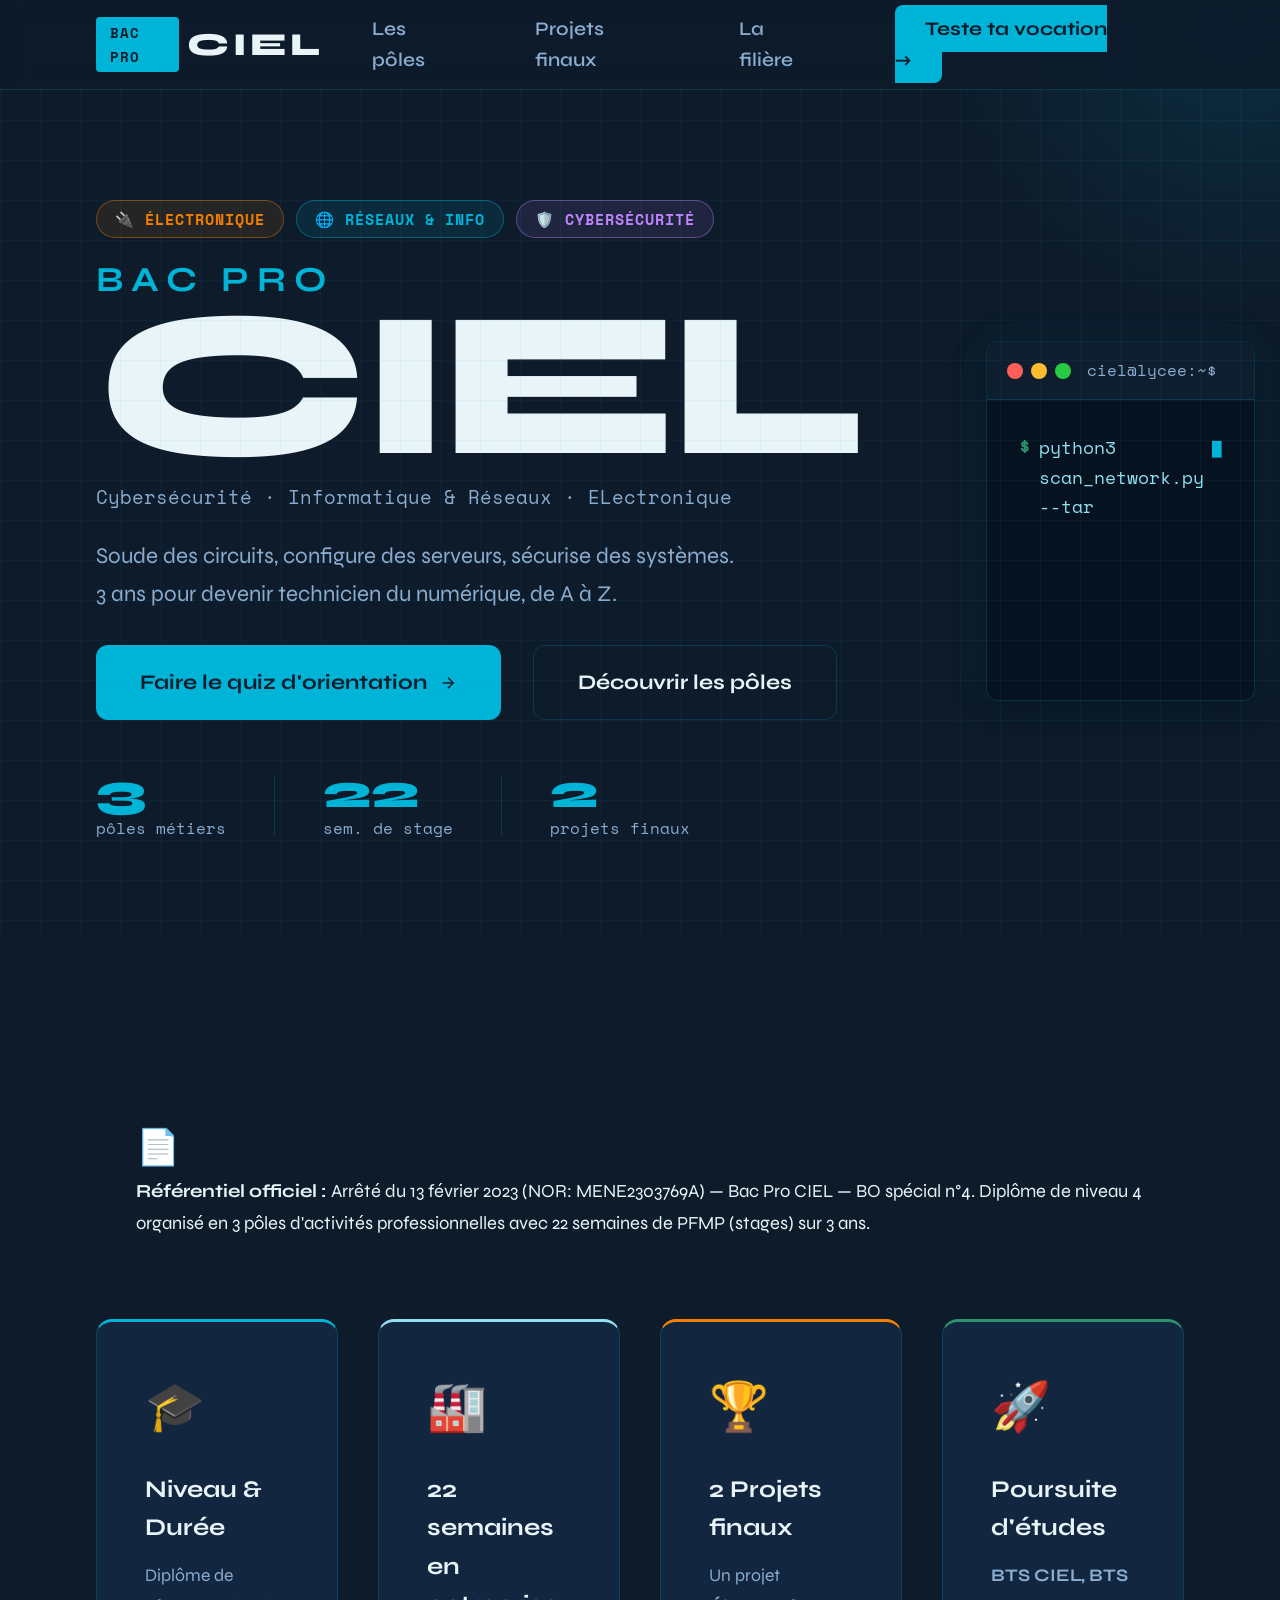
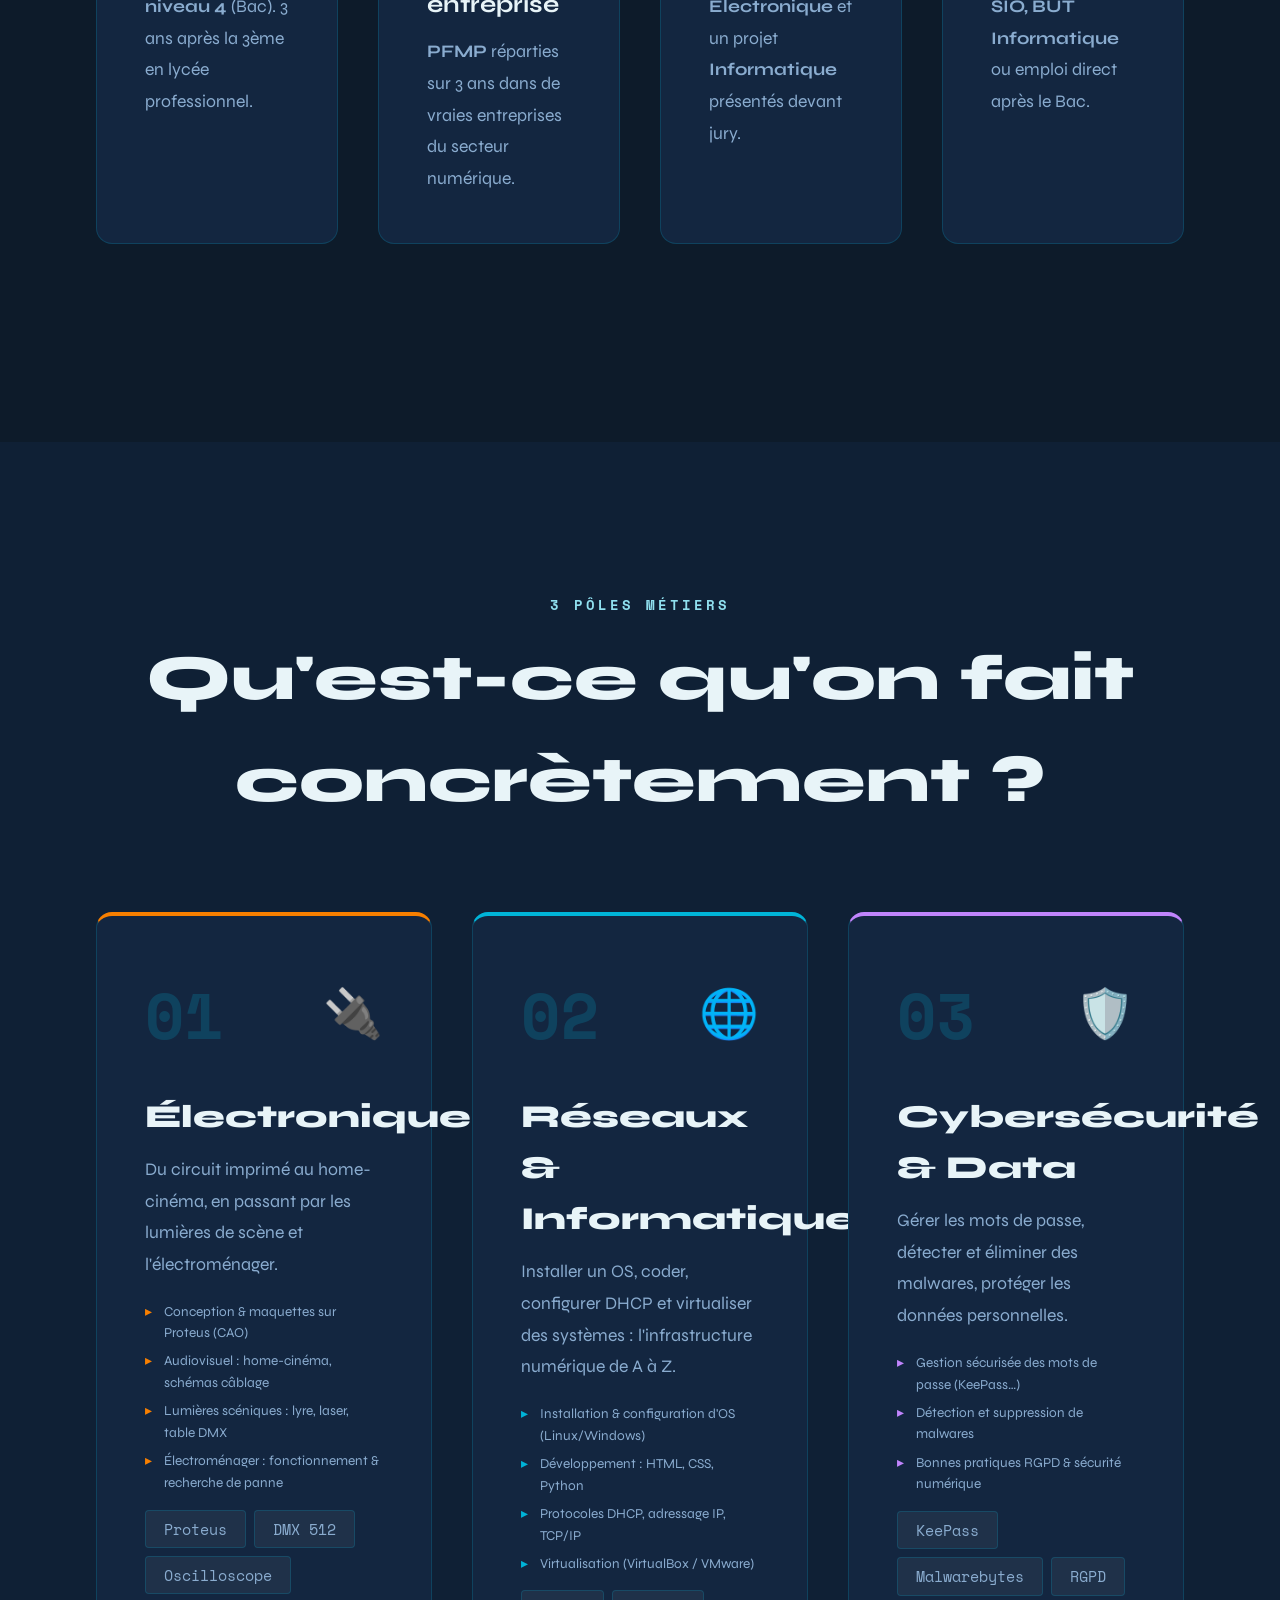
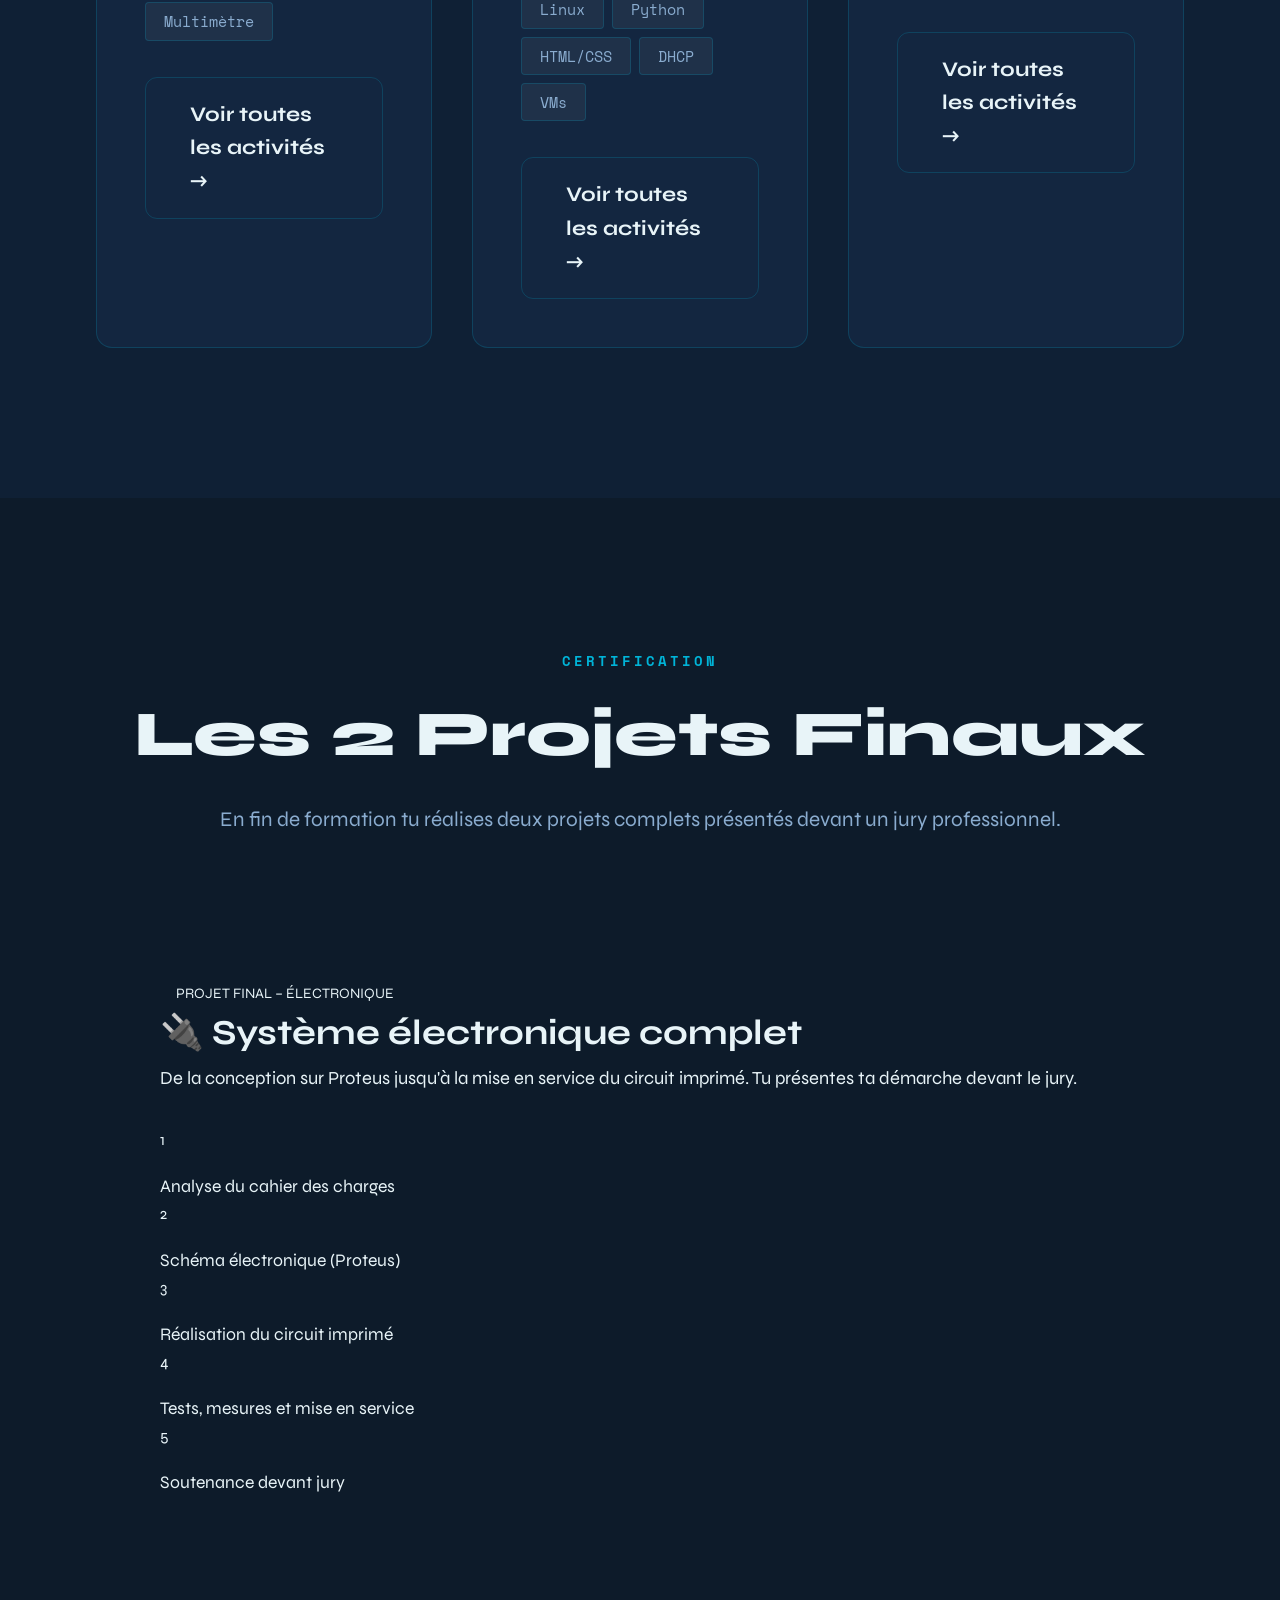
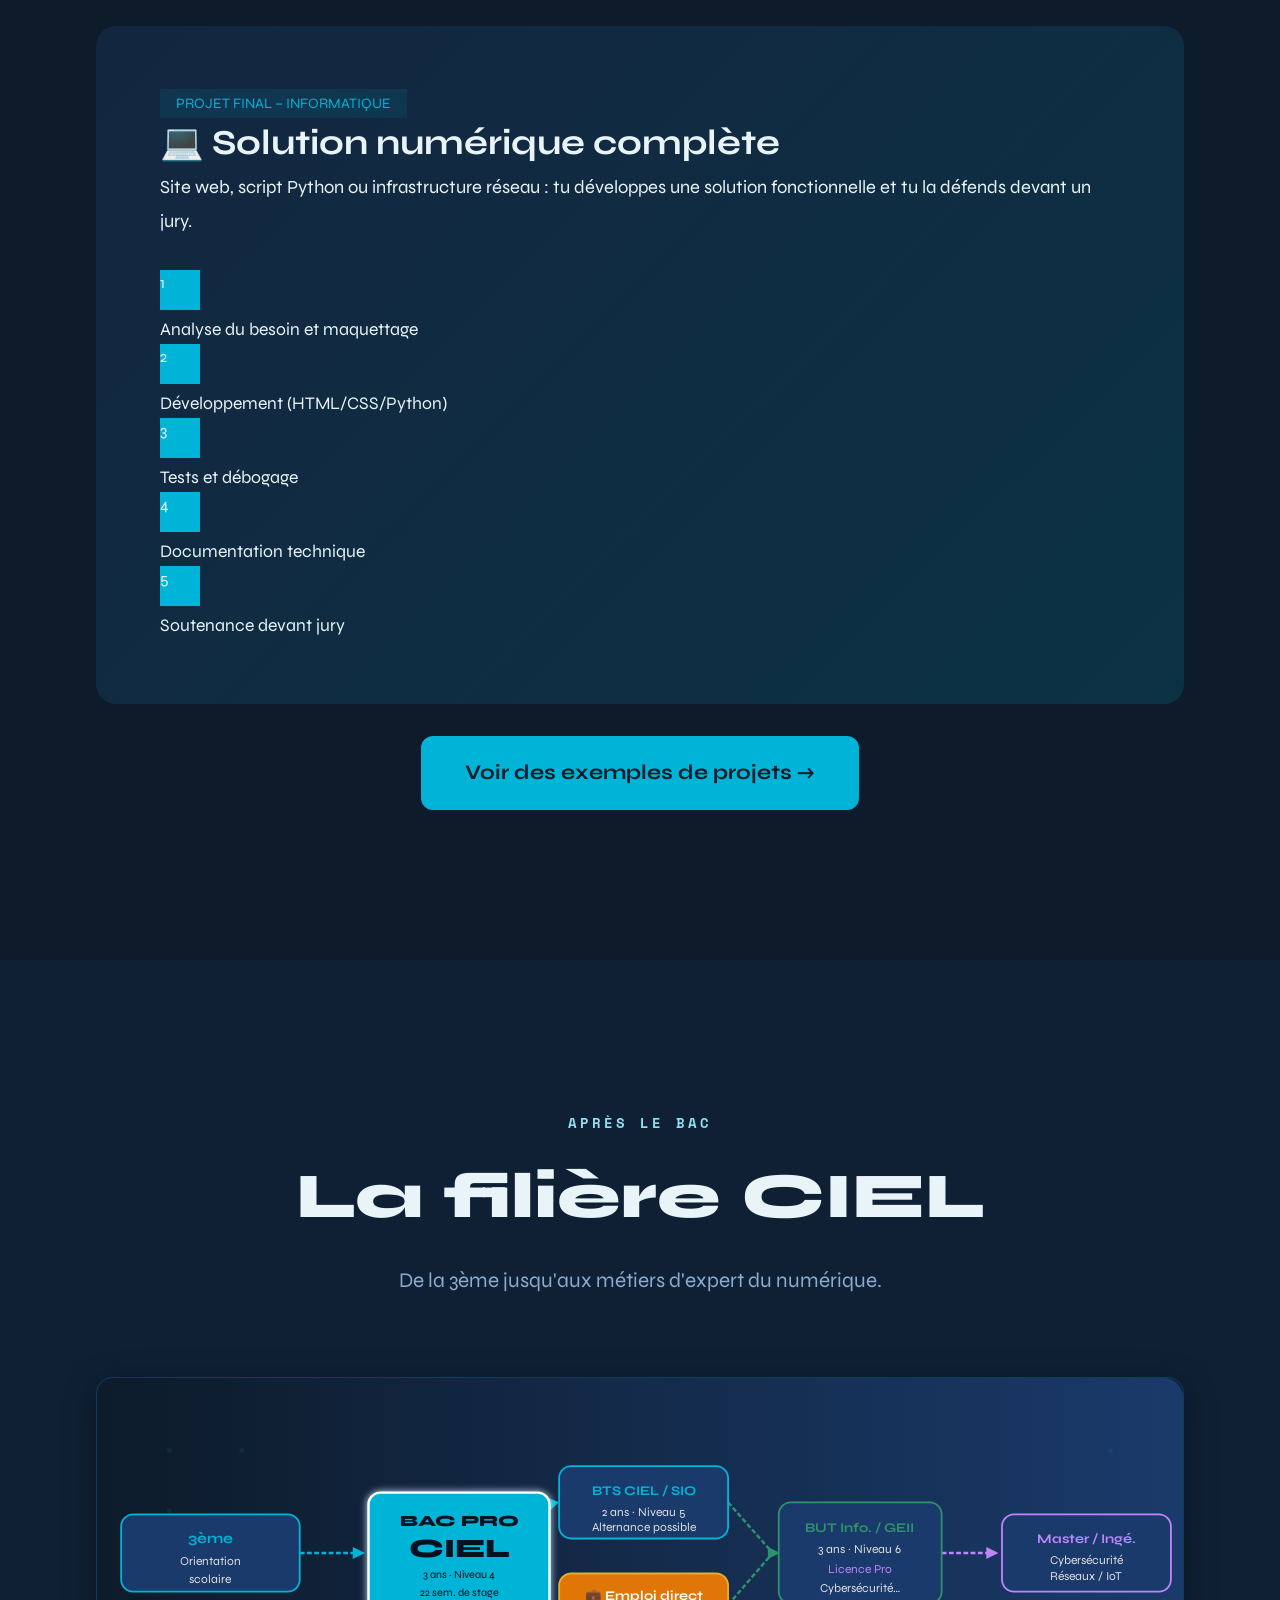
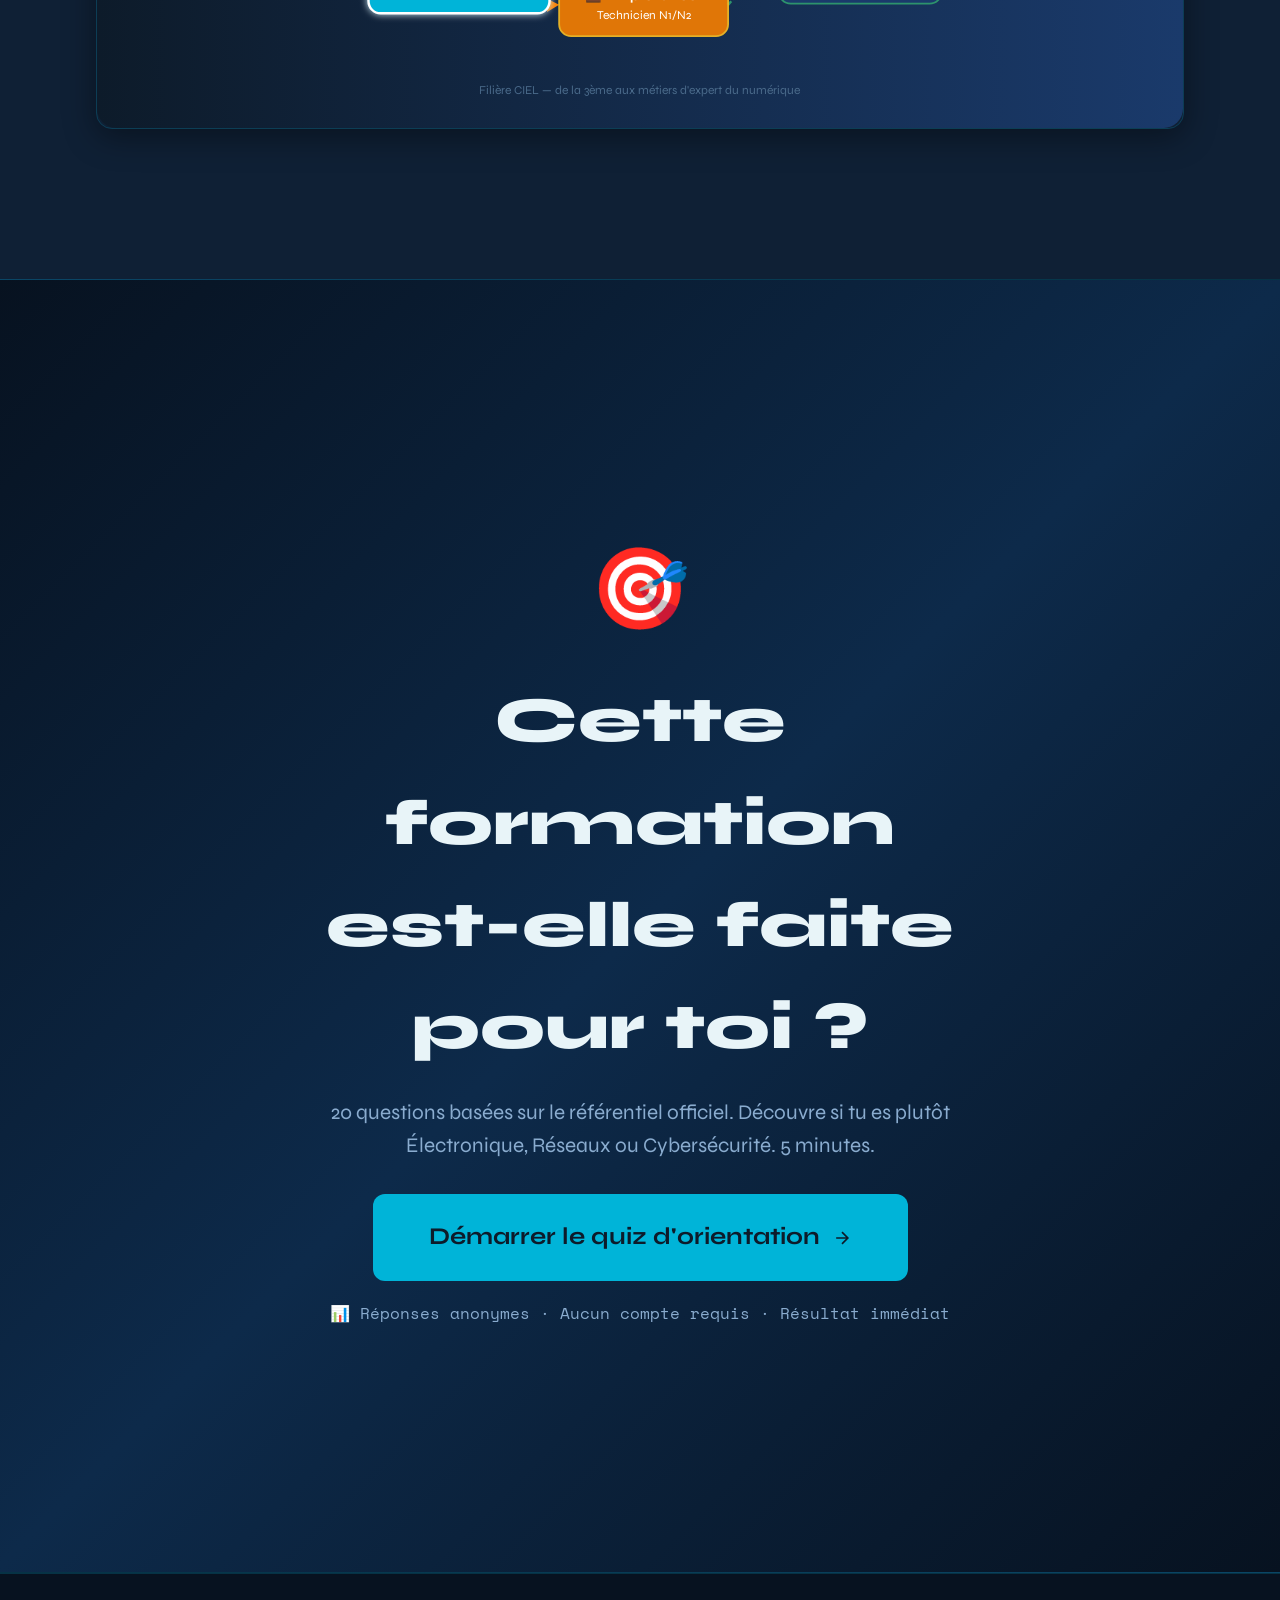
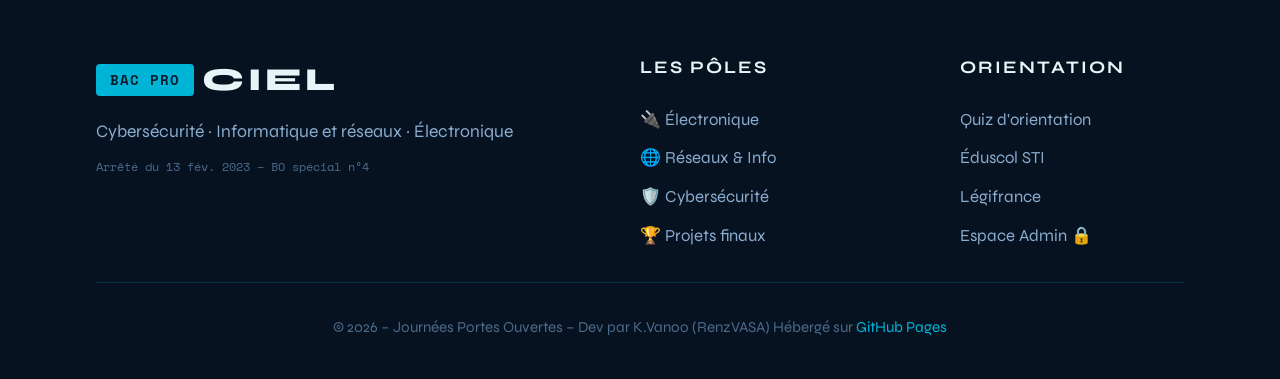
==== commit 48d161eb: "Update index.html" ====
--- a/index.html
+++ b/index.html
@@ -29,24 +29,24 @@
   <!-- HERO -->
   <section class="hero" id="hero">
     <div class="hero__grid-bg"></div>
-    <div class="hero__center">
+    <div class="hero__content">
       <div class="hero__eyebrow">
         <span class="pill pill--elec">🔌 Électronique</span>
-        <span class="pill pill--net">🌐 Réseaux &amp; Info</span>
+        <span class="pill pill--net">🌐 Réseaux & Info</span>
         <span class="pill pill--cyber">🛡️ Cybersécurité</span>
       </div>
       <h1 class="hero__title">
         <span class="hero__title-main">BAC PRO</span>
         <span class="hero__title-big">CIEL</span>
       </h1>
-      <p class="hero__subtitle">Cybersécurité · Informatique &amp; Réseaux · ELectronique</p>
+      <p class="hero__subtitle">Cybersécurité · Informatique & Réseaux · ELectronique</p>
       <p class="hero__desc">Soude des circuits, configure des serveurs, sécurise des systèmes.<br/>3 ans pour devenir technicien du numérique, de A à Z.</p>
       <div class="hero__actions">
-        <a href="pages/quiz.html" class="btn btn--primary btn--xl">
+        <a href="pages/quiz.html" class="btn btn--primary">
           Faire le quiz d'orientation
-          <svg width="20" height="20" viewBox="0 0 24 24" fill="none" stroke="currentColor" stroke-width="2"><path d="M5 12h14M12 5l7 7-7 7"/></svg>
+          <svg width="18" height="18" viewBox="0 0 24 24" fill="none" stroke="currentColor" stroke-width="2"><path d="M5 12h14M12 5l7 7-7 7"/></svg>
         </a>
-        <a href="#poles" class="btn btn--ghost btn--xl">Découvrir les pôles</a>
+        <a href="#poles" class="btn btn--ghost">Découvrir les pôles</a>
       </div>
       <div class="hero__stats">
         <div class="stat"><span class="stat__num">3</span><span class="stat__label">pôles métiers</span></div>
@@ -54,6 +54,17 @@
         <div class="stat"><span class="stat__num">22</span><span class="stat__label">sem. de stage</span></div>
         <div class="stat__sep"></div>
         <div class="stat"><span class="stat__num">2</span><span class="stat__label">projets finaux</span></div>
+      </div>
+    </div>
+    <div class="hero__visual">
+      <div class="hero__terminal">
+        <div class="terminal__bar">
+          <span class="dot dot--r"></span><span class="dot dot--y"></span><span class="dot dot--g"></span>
+          <span class="terminal__title">ciel@lycee:~$</span>
+        </div>
+        <div class="terminal__body" id="terminal-body">
+          <p class="terminal__line"><span class="term-prompt">$</span> <span class="term-cmd" id="term-text"></span><span class="term-cursor">█</span></p>
+        </div>
       </div>
     </div>
   </section>
--- a/css/style.css
+++ b/css/style.css
@@ -1,6 +1,6 @@
 /* ============================================================
-   BAC PRO CIEL â€“ style.css
-   Responsive : Mobile â†’ Tablette â†’ PC â†’ Grand Ã©cran 65 pouces
+   BAC PRO CIEL â€“ JournÃ©es Portes Ouvertes
+   Style principal â€“ Design "Tech Terminal"
    ============================================================ */
 
 :root {
@@ -22,23 +22,17 @@
   --radius: 12px;
   --shadow: 0 8px 32px rgba(0,0,0,0.4);
   --transition: 0.3s cubic-bezier(0.4, 0, 0.2, 1);
-
-  /* Variables responsives â€” modifiÃ©es par les media queries */
-  --nav-height: 64px;
-  --container-max: 1200px;
-  --container-pad: 2rem;
-  --section-pad: 100px;
-  --font-base: 16px;
 }
 
 *, *::before, *::after { box-sizing: border-box; margin: 0; padding: 0; }
+
 html { scroll-behavior: smooth; }
 
 body {
   background: var(--bg);
   color: var(--text);
   font-family: var(--font-display);
-  font-size: var(--font-base);
+  font-size: 16px;
   line-height: 1.6;
   overflow-x: hidden;
 }
@@ -46,68 +40,46 @@
 a { color: var(--cyan); text-decoration: none; transition: color var(--transition); }
 a:hover { color: var(--cyan-light); }
 
-/* â”€â”€ NAV â”€â”€â”€â”€â”€â”€â”€â”€â”€â”€â”€â”€â”€â”€â”€â”€â”€â”€â”€â”€â”€â”€â”€â”€â”€â”€â”€â”€â”€â”€â”€â”€â”€â”€â”€â”€â”€â”€â”€â”€â”€â”€â”€â”€â”€â”€â”€â”€â”€ */
+/* â”€â”€ NAV â”€â”€â”€â”€â”€â”€â”€â”€â”€â”€â”€â”€â”€â”€â”€â”€â”€â”€â”€â”€â”€â”€â”€â”€â”€â”€â”€â”€â”€â”€â”€â”€â”€â”€â”€â”€â”€â”€â”€â”€â”€â”€â”€â”€â”€â”€â”€â”€â”€â”€â”€ */
 .nav {
   position: fixed; top: 0; left: 0; right: 0; z-index: 100;
   display: flex; align-items: center; justify-content: space-between;
-  padding: 0 var(--container-pad);
-  height: var(--nav-height);
-  background: rgba(13, 27, 42, 0.92);
+  padding: 0 2rem;
+  height: 64px;
+  background: rgba(13, 27, 42, 0.85);
   backdrop-filter: blur(12px);
   border-bottom: 1px solid var(--border);
   transition: box-shadow var(--transition);
 }
 .nav.scrolled { box-shadow: 0 4px 24px rgba(0,0,0,0.5); }
 
-.nav__logo { display: flex; align-items: center; gap: 0.6rem; flex-shrink: 0; }
+.nav__logo { display: flex; align-items: center; gap: 0.5rem; }
 .nav__badge {
   background: var(--cyan); color: var(--bg);
   font-family: var(--font-mono); font-size: 0.65rem; font-weight: 700;
   padding: 2px 8px; border-radius: 4px; letter-spacing: 1px;
-  white-space: nowrap;
-}
-.nav__name { font-size: 1.4rem; font-weight: 800; color: var(--text); letter-spacing: 2px; white-space: nowrap; }
-
-.nav__links {
-  display: flex; align-items: center;
-  gap: 2rem; list-style: none;
-  /* Permet Ã  la nav de prendre de l'espace et de bien rÃ©partir */
-  margin: 0 2rem;
-}
-.nav__links a { font-size: 0.9rem; font-weight: 600; color: var(--text-muted); transition: color var(--transition); white-space: nowrap; }
+}
+.nav__name { font-size: 1.4rem; font-weight: 800; color: var(--text); letter-spacing: 2px; }
+
+.nav__links { display: flex; align-items: center; gap: 2rem; list-style: none; }
+.nav__links a { font-size: 0.9rem; font-weight: 600; color: var(--text-muted); transition: color var(--transition); }
 .nav__links a:hover { color: var(--cyan); }
 
 .nav__cta {
   background: var(--cyan) !important; color: var(--bg) !important;
   padding: 8px 18px; border-radius: 6px; font-weight: 700 !important;
   transition: background var(--transition), transform var(--transition) !important;
-  white-space: nowrap;
 }
 .nav__cta:hover { background: var(--cyan-light) !important; transform: translateY(-1px); }
 
-.nav__burger { display: none; background: none; border: none; color: var(--text); font-size: 1.5rem; cursor: pointer; flex-shrink: 0; }
-
-/* â”€â”€ CONTAINER â”€â”€â”€â”€â”€â”€â”€â”€â”€â”€â”€â”€â”€â”€â”€â”€â”€â”€â”€â”€â”€â”€â”€â”€â”€â”€â”€â”€â”€â”€â”€â”€â”€â”€â”€â”€â”€â”€â”€â”€â”€â”€â”€ */
-.container {
-  max-width: var(--container-max);
-  margin: 0 auto;
-  padding: 0 var(--container-pad);
-  width: 100%;
-}
-.container--narrow { max-width: 700px; }
-
-/* â”€â”€ HERO â”€â”€â”€â”€â”€â”€â”€â”€â”€â”€â”€â”€â”€â”€â”€â”€â”€â”€â”€â”€â”€â”€â”€â”€â”€â”€â”€â”€â”€â”€â”€â”€â”€â”€â”€â”€â”€â”€â”€â”€â”€â”€â”€â”€â”€â”€â”€â”€ */
+.nav__burger { display: none; background: none; border: none; color: var(--text); font-size: 1.5rem; cursor: pointer; }
+
+/* â”€â”€ HERO â”€â”€â”€â”€â”€â”€â”€â”€â”€â”€â”€â”€â”€â”€â”€â”€â”€â”€â”€â”€â”€â”€â”€â”€â”€â”€â”€â”€â”€â”€â”€â”€â”€â”€â”€â”€â”€â”€â”€â”€â”€â”€â”€â”€â”€â”€â”€â”€â”€â”€â”€ */
 .hero {
-  display: grid;
-  grid-template-columns: 1fr 1fr;
-  gap: 4rem;
-  align-items: center;
-  max-width: var(--container-max);
-  margin: 0 auto;
-  width: 100%;
-  padding: calc(var(--nav-height) + 56px) var(--container-pad) 4rem;
+  min-height: 100vh;
+  display: flex; align-items: center;
+  padding: 100px 2rem 4rem;
   position: relative;
-  min-height: 100vh;
   overflow: hidden;
 }
 
@@ -126,6 +98,8 @@
   pointer-events: none;
 }
 
+.hero { display: grid; grid-template-columns: 1fr 1fr; gap: 4rem; align-items: center; max-width: 1200px; margin: 0 auto; width: 100%; padding-top: 120px; }
+
 .hero__eyebrow { display: flex; gap: 0.75rem; flex-wrap: wrap; margin-bottom: 1.5rem; }
 
 .pill {
@@ -134,19 +108,19 @@
   text-transform: uppercase; border: 1px solid;
 }
 .pill--cyber { color: #c084fc; border-color: rgba(192,132,252,0.4); background: rgba(192,132,252,0.1); }
-.pill--net   { color: var(--cyan); border-color: rgba(0,180,216,0.4); background: rgba(0,180,216,0.1); }
-.pill--elec  { color: var(--orange); border-color: rgba(247,127,0,0.4); background: rgba(247,127,0,0.1); }
+.pill--net { color: var(--cyan); border-color: rgba(0,180,216,0.4); background: rgba(0,180,216,0.1); }
+.pill--elec { color: var(--orange); border-color: rgba(247,127,0,0.4); background: rgba(247,127,0,0.1); }
 
 .hero__title { line-height: 1; margin-bottom: 0.5rem; }
-.hero__title-main { display: block; font-size: clamp(1.2rem, 2vw, 1.8rem); font-weight: 700; color: var(--cyan); letter-spacing: 4px; }
-.hero__title-big  { display: block; font-size: clamp(4rem, 9vw, 9rem); font-weight: 800; color: var(--text); letter-spacing: -4px; line-height: 0.9; }
+.hero__title-main { display: block; font-size: clamp(1.2rem, 3vw, 1.8rem); font-weight: 700; color: var(--cyan); letter-spacing: 4px; }
+.hero__title-big { display: block; font-size: clamp(5rem, 12vw, 9rem); font-weight: 800; color: var(--text); letter-spacing: -4px; line-height: 0.9; }
 
 .hero__subtitle { font-family: var(--font-mono); font-size: 0.9rem; color: var(--text-muted); margin-bottom: 1.5rem; }
 .hero__desc { font-size: 1.05rem; color: var(--text-muted); margin-bottom: 2rem; max-width: 480px; }
 
 .hero__actions { display: flex; gap: 1rem; flex-wrap: wrap; margin-bottom: 2.5rem; }
 
-.hero__stats { display: flex; align-items: center; gap: 1.5rem; flex-wrap: wrap; }
+.hero__stats { display: flex; align-items: center; gap: 1.5rem; }
 .stat { display: flex; flex-direction: column; }
 .stat__num { font-size: 1.8rem; font-weight: 800; color: var(--cyan); line-height: 1; }
 .stat__label { font-size: 0.75rem; color: var(--text-muted); font-family: var(--font-mono); }
@@ -176,14 +150,13 @@
 .term-cursor { color: var(--cyan); animation: blink 1s infinite; }
 @keyframes blink { 0%,50% { opacity: 1; } 51%,100% { opacity: 0; } }
 
-/* â”€â”€ BUTTONS â”€â”€â”€â”€â”€â”€â”€â”€â”€â”€â”€â”€â”€â”€â”€â”€â”€â”€â”€â”€â”€â”€â”€â”€â”€â”€â”€â”€â”€â”€â”€â”€â”€â”€â”€â”€â”€â”€â”€â”€â”€â”€â”€â”€â”€ */
+/* â”€â”€ BUTTONS â”€â”€â”€â”€â”€â”€â”€â”€â”€â”€â”€â”€â”€â”€â”€â”€â”€â”€â”€â”€â”€â”€â”€â”€â”€â”€â”€â”€â”€â”€â”€â”€â”€â”€â”€â”€â”€â”€â”€â”€â”€â”€â”€â”€â”€â”€â”€ */
 .btn {
   display: inline-flex; align-items: center; gap: 8px;
   font-family: var(--font-display); font-weight: 700; font-size: 0.95rem;
   padding: 12px 24px; border-radius: 8px;
   border: none; cursor: pointer;
   transition: all var(--transition); text-decoration: none;
-  white-space: nowrap;
 }
 .btn--primary { background: var(--cyan); color: var(--bg); }
 .btn--primary:hover { background: var(--cyan-light); transform: translateY(-2px); box-shadow: 0 8px 24px rgba(0,180,216,0.35); color: var(--bg); }
@@ -191,8 +164,12 @@
 .btn--ghost:hover { border-color: var(--cyan); color: var(--cyan); }
 .btn--xl { padding: 16px 32px; font-size: 1.05rem; }
 
-/* â”€â”€ SECTIONS â”€â”€â”€â”€â”€â”€â”€â”€â”€â”€â”€â”€â”€â”€â”€â”€â”€â”€â”€â”€â”€â”€â”€â”€â”€â”€â”€â”€â”€â”€â”€â”€â”€â”€â”€â”€â”€â”€â”€â”€â”€â”€â”€â”€ */
-.section { padding: var(--section-pad) 0; }
+/* â”€â”€ CONTAINER â”€â”€â”€â”€â”€â”€â”€â”€â”€â”€â”€â”€â”€â”€â”€â”€â”€â”€â”€â”€â”€â”€â”€â”€â”€â”€â”€â”€â”€â”€â”€â”€â”€â”€â”€â”€â”€â”€â”€â”€â”€â”€â”€â”€â”€ */
+.container { max-width: 1200px; margin: 0 auto; padding: 0 2rem; }
+.container--narrow { max-width: 700px; }
+
+/* â”€â”€ SECTIONS â”€â”€â”€â”€â”€â”€â”€â”€â”€â”€â”€â”€â”€â”€â”€â”€â”€â”€â”€â”€â”€â”€â”€â”€â”€â”€â”€â”€â”€â”€â”€â”€â”€â”€â”€â”€â”€â”€â”€â”€â”€â”€â”€â”€â”€â”€ */
+.section { padding: 100px 0; }
 .section--dark { background: var(--bg2); }
 .section--cta {
   background: linear-gradient(135deg, #071220 0%, #0d2a4a 50%, #071220 100%);
@@ -201,8 +178,7 @@
 }
 
 .section__header { text-align: center; margin-bottom: 3.5rem; }
-.section__header--light .section__title,
-.section__header--light .section__sub { color: var(--text); }
+.section__header--light .section__title, .section__header--light .section__sub { color: var(--text); }
 .section__tag {
   display: inline-block;
   font-family: var(--font-mono); font-size: 0.75rem; font-weight: 700;
@@ -214,7 +190,7 @@
 .section__title--light { color: var(--text); }
 .section__sub { font-size: 1.05rem; color: var(--text-muted); max-width: 580px; margin: 0 auto; }
 
-/* â”€â”€ CARDS â”€â”€â”€â”€â”€â”€â”€â”€â”€â”€â”€â”€â”€â”€â”€â”€â”€â”€â”€â”€â”€â”€â”€â”€â”€â”€â”€â”€â”€â”€â”€â”€â”€â”€â”€â”€â”€â”€â”€â”€â”€â”€â”€â”€â”€â”€â”€ */
+/* â”€â”€ CARDS â”€â”€â”€â”€â”€â”€â”€â”€â”€â”€â”€â”€â”€â”€â”€â”€â”€â”€â”€â”€â”€â”€â”€â”€â”€â”€â”€â”€â”€â”€â”€â”€â”€â”€â”€â”€â”€â”€â”€â”€â”€â”€â”€â”€â”€â”€â”€â”€â”€ */
 .cards-grid { display: grid; grid-template-columns: repeat(auto-fit, minmax(240px, 1fr)); gap: 1.5rem; margin-bottom: 3rem; }
 .card {
   background: var(--surface); border: 1px solid var(--border);
@@ -222,17 +198,23 @@
   transition: transform var(--transition), box-shadow var(--transition);
 }
 .card:hover { transform: translateY(-4px); box-shadow: 0 16px 40px rgba(0,0,0,0.4); }
-.card--blue  { border-top: 3px solid var(--cyan); }
-.card--cyan  { border-top: 3px solid #90e0ef; }
-.card--orange{ border-top: 3px solid var(--orange); }
+.card--blue { border-top: 3px solid var(--cyan); }
+.card--cyan { border-top: 3px solid #90e0ef; }
+.card--orange { border-top: 3px solid var(--orange); }
 .card--green { border-top: 3px solid var(--green); }
-.card__icon  { font-size: 2rem; margin-bottom: 1rem; }
+.card__icon { font-size: 2rem; margin-bottom: 1rem; }
 .card__title { font-size: 1.1rem; font-weight: 700; color: var(--text); margin-bottom: 0.75rem; }
-.card__text  { font-size: 0.9rem; color: var(--text-muted); line-height: 1.7; }
-
-/* â”€â”€ ACCORDION â”€â”€â”€â”€â”€â”€â”€â”€â”€â”€â”€â”€â”€â”€â”€â”€â”€â”€â”€â”€â”€â”€â”€â”€â”€â”€â”€â”€â”€â”€â”€â”€â”€â”€â”€â”€â”€â”€â”€â”€â”€â”€â”€ */
-.accordion-block { background: var(--surface); border: 1px solid var(--border); border-radius: var(--radius); overflow: hidden; }
-.accordion-block__title { font-size: 1.1rem; font-weight: 700; padding: 1.25rem 1.5rem; border-bottom: 1px solid var(--border); color: var(--text); }
+.card__text { font-size: 0.9rem; color: var(--text-muted); line-height: 1.7; }
+
+/* â”€â”€ ACCORDION â”€â”€â”€â”€â”€â”€â”€â”€â”€â”€â”€â”€â”€â”€â”€â”€â”€â”€â”€â”€â”€â”€â”€â”€â”€â”€â”€â”€â”€â”€â”€â”€â”€â”€â”€â”€â”€â”€â”€â”€â”€â”€â”€â”€â”€ */
+.accordion-block {
+  background: var(--surface); border: 1px solid var(--border);
+  border-radius: var(--radius); overflow: hidden;
+}
+.accordion-block__title {
+  font-size: 1.1rem; font-weight: 700; padding: 1.25rem 1.5rem;
+  border-bottom: 1px solid var(--border); color: var(--text);
+}
 .accordion__item { border-bottom: 1px solid var(--border); }
 .accordion__item:last-child { border-bottom: none; }
 .accordion__btn {
@@ -246,14 +228,18 @@
 .accordion__btn:hover { background: rgba(0,180,216,0.05); }
 .accordion__arrow { font-size: 1.5rem; font-weight: 300; color: var(--cyan); transition: transform var(--transition); }
 .accordion__btn.active .accordion__arrow { transform: rotate(45deg); }
-.accordion__body { max-height: 0; overflow: hidden; transition: max-height 0.4s cubic-bezier(0.4,0,0.2,1), padding 0.4s; padding: 0 1.5rem; }
+.accordion__body {
+  max-height: 0; overflow: hidden;
+  transition: max-height 0.4s cubic-bezier(0.4,0,0.2,1), padding 0.4s;
+  padding: 0 1.5rem;
+}
 .accordion__body.open { max-height: 600px; padding: 1rem 1.5rem 1.5rem; }
 .accordion__body ul { list-style: none; display: flex; flex-direction: column; gap: 0.5rem; margin-bottom: 1rem; }
 .accordion__body li { padding-left: 1.5rem; position: relative; font-size: 0.92rem; color: var(--text-muted); }
 .accordion__body li::before { content: 'â–¸'; position: absolute; left: 0; color: var(--cyan); }
 .acc__competences { background: rgba(0,180,216,0.08); border-left: 3px solid var(--cyan); padding: 0.75rem 1rem; border-radius: 0 8px 8px 0; font-size: 0.88rem; color: var(--text-muted); }
 
-/* â”€â”€ POLES â”€â”€â”€â”€â”€â”€â”€â”€â”€â”€â”€â”€â”€â”€â”€â”€â”€â”€â”€â”€â”€â”€â”€â”€â”€â”€â”€â”€â”€â”€â”€â”€â”€â”€â”€â”€â”€â”€â”€â”€â”€â”€â”€â”€â”€â”€â”€ */
+/* â”€â”€ POLES â”€â”€â”€â”€â”€â”€â”€â”€â”€â”€â”€â”€â”€â”€â”€â”€â”€â”€â”€â”€â”€â”€â”€â”€â”€â”€â”€â”€â”€â”€â”€â”€â”€â”€â”€â”€â”€â”€â”€â”€â”€â”€â”€â”€â”€â”€â”€â”€â”€ */
 .poles-grid { display: grid; grid-template-columns: repeat(auto-fit, minmax(280px, 1fr)); gap: 1.5rem; }
 .pole {
   background: var(--surface); border: 1px solid var(--border);
@@ -261,365 +247,190 @@
   transition: transform var(--transition), box-shadow var(--transition);
 }
 .pole:hover { transform: translateY(-6px); }
-.pole--elec  { border-top: 4px solid var(--orange); }
-.pole--net   { border-top: 4px solid var(--cyan); }
+.pole--elec { border-top: 4px solid var(--orange); }
+.pole--net { border-top: 4px solid var(--cyan); }
 .pole--cyber { border-top: 4px solid var(--purple); }
 
 .pole__header { display: flex; align-items: center; justify-content: space-between; margin-bottom: 1.5rem; }
 .pole__num { font-family: var(--font-mono); font-size: 2.5rem; font-weight: 700; color: var(--border); }
 .pole__icon-wrap { font-size: 2rem; }
 .pole__title { font-size: 1.3rem; font-weight: 800; color: var(--text); margin-bottom: 0.75rem; }
-.pole__desc  { font-size: 0.9rem; color: var(--text-muted); line-height: 1.7; margin-bottom: 1.25rem; }
-.pole__tags  { display: flex; flex-wrap: wrap; gap: 0.5rem; margin-bottom: 1.25rem; }
+.pole__desc { font-size: 0.9rem; color: var(--text-muted); line-height: 1.7; margin-bottom: 1.25rem; }
+.pole__tags { display: flex; flex-wrap: wrap; gap: 0.5rem; margin-bottom: 1.25rem; }
 .pole__tags span {
   font-family: var(--font-mono); font-size: 0.7rem;
   padding: 3px 10px; border-radius: 4px;
-  background: rgba(255,255,255,0.05); border: 1px solid var(--border); color: var(--text-muted);
+  background: rgba(255,255,255,0.05); border: 1px solid var(--border);
+  color: var(--text-muted);
 }
 .pole__metiers { font-size: 0.82rem; color: var(--text-muted); padding-top: 1rem; border-top: 1px solid var(--border); }
 .pole__metiers strong { color: var(--text); }
 
-/* â”€â”€ FILIERE SVG â”€â”€â”€â”€â”€â”€â”€â”€â”€â”€â”€â”€â”€â”€â”€â”€â”€â”€â”€â”€â”€â”€â”€â”€â”€â”€â”€â”€â”€â”€â”€â”€â”€â”€â”€â”€â”€â”€â”€â”€â”€ */
+/* â”€â”€ FILIERE SVG â”€â”€â”€â”€â”€â”€â”€â”€â”€â”€â”€â”€â”€â”€â”€â”€â”€â”€â”€â”€â”€â”€â”€â”€â”€â”€â”€â”€â”€â”€â”€â”€â”€â”€â”€â”€â”€â”€â”€â”€â”€â”€â”€ */
 .filiere-wrap { border: 1px solid var(--border); border-radius: var(--radius); overflow: hidden; box-shadow: var(--shadow); }
 .filiere-svg { width: 100%; height: auto; display: block; }
 
-/* â”€â”€ CTA BLOCK â”€â”€â”€â”€â”€â”€â”€â”€â”€â”€â”€â”€â”€â”€â”€â”€â”€â”€â”€â”€â”€â”€â”€â”€â”€â”€â”€â”€â”€â”€â”€â”€â”€â”€â”€â”€â”€â”€â”€â”€â”€â”€â”€ */
-.cta-block { text-align: center; padding: 4rem 2rem; }
+/* â”€â”€ CTA BLOCK â”€â”€â”€â”€â”€â”€â”€â”€â”€â”€â”€â”€â”€â”€â”€â”€â”€â”€â”€â”€â”€â”€â”€â”€â”€â”€â”€â”€â”€â”€â”€â”€â”€â”€â”€â”€â”€â”€â”€â”€â”€â”€â”€â”€â”€ */
+.cta-block {
+  text-align: center;
+  padding: 4rem 2rem;
+}
 .cta-block__emoji { font-size: 3rem; display: block; margin-bottom: 1rem; }
 .cta-block__title { font-size: clamp(1.8rem, 4vw, 2.5rem); font-weight: 800; color: var(--text); margin-bottom: 1rem; }
-.cta-block__sub   { font-size: 1.05rem; color: var(--text-muted); margin-bottom: 2rem; }
-.cta-block .btn   { margin-bottom: 1.25rem; }
-.cta-block__note  { font-size: 0.82rem; color: var(--text-muted); font-family: var(--font-mono); }
-
-/* â”€â”€ FOOTER â”€â”€â”€â”€â”€â”€â”€â”€â”€â”€â”€â”€â”€â”€â”€â”€â”€â”€â”€â”€â”€â”€â”€â”€â”€â”€â”€â”€â”€â”€â”€â”€â”€â”€â”€â”€â”€â”€â”€â”€â”€â”€â”€â”€â”€â”€ */
+.cta-block__sub { font-size: 1.05rem; color: var(--text-muted); margin-bottom: 2rem; }
+.cta-block .btn { margin-bottom: 1.25rem; }
+.cta-block__note { font-size: 0.82rem; color: var(--text-muted); font-family: var(--font-mono); }
+
+/* â”€â”€ FOOTER â”€â”€â”€â”€â”€â”€â”€â”€â”€â”€â”€â”€â”€â”€â”€â”€â”€â”€â”€â”€â”€â”€â”€â”€â”€â”€â”€â”€â”€â”€â”€â”€â”€â”€â”€â”€â”€â”€â”€â”€â”€â”€â”€â”€â”€â”€â”€â”€ */
 .footer { background: #071220; border-top: 1px solid var(--border); padding: 3rem 0 1.5rem; }
 .footer__grid { display: grid; grid-template-columns: 2fr 1fr 1fr; gap: 3rem; margin-bottom: 2rem; }
 .footer__brand p { font-size: 0.85rem; color: var(--text-muted); margin-top: 0.75rem; }
 .footer__ref { font-family: var(--font-mono); font-size: 0.72rem !important; color: #4a6a8a !important; margin-top: 0.5rem; }
 .footer__links h4 { font-size: 0.85rem; font-weight: 700; color: var(--text); margin-bottom: 1rem; text-transform: uppercase; letter-spacing: 1px; }
 .footer__links ul { list-style: none; display: flex; flex-direction: column; gap: 0.5rem; }
-.footer__links a  { font-size: 0.88rem; color: var(--text-muted); transition: color var(--transition); }
+.footer__links a { font-size: 0.88rem; color: var(--text-muted); transition: color var(--transition); }
 .footer__links a:hover { color: var(--cyan); }
 .footer__bottom { border-top: 1px solid var(--border); padding-top: 1.5rem; text-align: center; font-size: 0.8rem; color: #4a6a8a; }
 
-/* â”€â”€ PAGE HERO (pages de pÃ´les) â”€â”€â”€â”€â”€â”€â”€â”€â”€â”€â”€â”€â”€â”€â”€â”€â”€â”€â”€â”€â”€â”€â”€â”€â”€â”€ */
-.page-hero {
-  padding: 120px 0 60px;
-  background: linear-gradient(135deg, var(--bg) 0%, var(--bg2) 100%);
-  border-bottom: 1px solid var(--border);
-  text-align: center;
-}
-.page-hero__tag {
-  display: inline-block; font-family: var(--font-mono); font-size: 0.72rem; font-weight: 700;
-  letter-spacing: 2px; text-transform: uppercase; padding: 4px 14px; border-radius: 20px; margin-bottom: 1rem;
-}
-.page-hero__tag--elec  { color: var(--orange); background: rgba(247,127,0,0.12); border: 1px solid rgba(247,127,0,0.3); }
-.page-hero__tag--net   { color: var(--cyan); background: rgba(0,180,216,0.12); border: 1px solid rgba(0,180,216,0.3); }
-.page-hero__tag--cyber { color: var(--purple); background: rgba(192,132,252,0.12); border: 1px solid rgba(192,132,252,0.3); }
-.page-hero__tag--projet{ color: var(--green); background: rgba(45,147,108,0.12); border: 1px solid rgba(45,147,108,0.3); }
-.page-hero__title { font-size: clamp(2rem, 5vw, 3.5rem); font-weight: 800; color: var(--text); margin-bottom: 0.75rem; line-height: 1.15; }
-.page-hero__sub   { font-size: 1.05rem; color: var(--text-muted); max-width: 600px; margin: 0 auto; }
-
-/* â”€â”€ ACTIVITY CARDS â”€â”€â”€â”€â”€â”€â”€â”€â”€â”€â”€â”€â”€â”€â”€â”€â”€â”€â”€â”€â”€â”€â”€â”€â”€â”€â”€â”€â”€â”€â”€â”€â”€â”€â”€â”€â”€â”€ */
-.activity-grid { display: grid; grid-template-columns: repeat(auto-fit, minmax(280px, 1fr)); gap: 1.5rem; }
-.activity-card {
-  background: var(--surface); border: 1px solid var(--border); border-radius: var(--radius);
-  padding: 1.75rem; transition: transform var(--transition), box-shadow var(--transition);
-  position: relative; overflow: hidden;
-}
-.activity-card::before { content: ''; position: absolute; top: 0; left: 0; right: 0; height: 3px; }
-.activity-card--elec::before  { background: var(--orange); }
-.activity-card--net::before   { background: var(--cyan); }
-.activity-card--cyber::before { background: var(--purple); }
-.activity-card--audiovisuel::before { background: linear-gradient(90deg, #ff6b6b, #ffd93d); }
-.activity-card--electro::before     { background: linear-gradient(90deg, #6bcb77, #4d96ff); }
-.activity-card:hover { transform: translateY(-4px); box-shadow: 0 16px 40px rgba(0,0,0,0.4); }
-.activity-card__num   { font-family: var(--font-mono); font-size: 0.7rem; color: var(--text-muted); margin-bottom: 0.75rem; }
-.activity-card__icon  { font-size: 2.2rem; margin-bottom: 1rem; }
-.activity-card__title { font-size: 1.1rem; font-weight: 700; color: var(--text); margin-bottom: 0.75rem; }
-.activity-card__text  { font-size: 0.9rem; color: var(--text-muted); line-height: 1.7; margin-bottom: 1rem; }
-.activity-card__tools { display: flex; flex-wrap: wrap; gap: 0.4rem; }
-.activity-card__tools span {
-  font-family: var(--font-mono); font-size: 0.68rem;
-  padding: 3px 9px; border-radius: 4px;
-  background: rgba(255,255,255,0.05); border: 1px solid var(--border); color: var(--text-muted);
-}
-
-/* â”€â”€ PROJET FINAL CARD â”€â”€â”€â”€â”€â”€â”€â”€â”€â”€â”€â”€â”€â”€â”€â”€â”€â”€â”€â”€â”€â”€â”€â”€â”€â”€â”€â”€â”€â”€â”€â”€â”€â”€â”€ */
-.projet-final-card {
-  background: linear-gradient(135deg, var(--surface) 0%, rgba(45,147,108,0.15) 100%);
-  border: 2px solid var(--green); border-radius: 16px;
-  padding: 2.5rem; margin-top: 3rem; position: relative; overflow: hidden;
-}
-.projet-final-card::after { content: 'ðŸ†'; position: absolute; right: 2rem; top: 2rem; font-size: 3rem; opacity: 0.3; }
-.projet-final-card__tag {
-  display: inline-block; font-family: var(--font-mono); font-size: 0.72rem; font-weight: 700;
-  color: var(--green); background: rgba(45,147,108,0.15); border: 1px solid rgba(45,147,108,0.4);
-  padding: 4px 12px; border-radius: 4px; letter-spacing: 1px; margin-bottom: 1rem;
-}
-.projet-final-card__title { font-size: 1.5rem; font-weight: 800; color: var(--text); margin-bottom: 0.75rem; }
-.projet-final-card__text  { font-size: 0.95rem; color: var(--text-muted); line-height: 1.7; margin-bottom: 1.5rem; }
-.projet-final-card__steps { display: flex; flex-direction: column; gap: 0.75rem; }
-.step { display: flex; align-items: flex-start; gap: 1rem; }
-.step__num {
-  display: flex; align-items: center; justify-content: center;
-  width: 28px; height: 28px; border-radius: 50%; flex-shrink: 0;
-  background: var(--green); color: #fff;
-  font-family: var(--font-mono); font-size: 0.75rem; font-weight: 700;
-}
-.step__text { font-size: 0.9rem; color: var(--text-muted); padding-top: 4px; }
-
-/* â”€â”€ SCHEMA / INFO BANNER / BREADCRUMB / TWO-COL â”€â”€â”€â”€â”€â”€â”€â”€ */
-.schema-wrap { background: var(--surface); border: 1px solid var(--border); border-radius: var(--radius); padding: 1.5rem; overflow-x: auto; }
-.schema-wrap svg { width: 100%; height: auto; display: block; min-width: 300px; }
-
-.info-banner {
-  background: rgba(0,180,216,0.08); border: 1px solid rgba(0,180,216,0.25);
-  border-radius: 10px; padding: 1.25rem 1.5rem;
-  display: flex; gap: 1rem; align-items: flex-start; margin-bottom: 2rem;
-}
-.info-banner__icon { font-size: 1.4rem; flex-shrink: 0; }
-.info-banner__text { font-size: 0.9rem; color: var(--text-muted); line-height: 1.6; }
-.info-banner__text strong { color: var(--text); }
-
-.breadcrumb { display: flex; align-items: center; gap: 0.5rem; font-family: var(--font-mono); font-size: 0.78rem; color: var(--text-muted); margin-bottom: 1.5rem; flex-wrap: wrap; }
-.breadcrumb a { color: var(--cyan); }
-.breadcrumb__sep { color: var(--border); }
-
-.two-col { display: grid; grid-template-columns: 1fr 1fr; gap: 2rem; }
 
 /* ============================================================
-   RESPONSIVE â€“ du plus petit au plus grand
+   OPTIMISÃ‰ Ã‰CRAN 65 POUCES â€” 1920px+
    ============================================================ */
 
-/* â”€â”€ MOBILE (â‰¤ 480px) â”€â”€â”€â”€â”€â”€â”€â”€â”€â”€â”€â”€â”€â”€â”€â”€â”€â”€â”€â”€â”€â”€â”€â”€â”€â”€â”€â”€â”€â”€â”€â”€â”€â”€â”€â”€ */
-@media (max-width: 480px) {
-  :root { --container-pad: 1rem; --section-pad: 50px; --nav-height: 60px; }
-  .hero { grid-template-columns: 1fr; padding-top: 80px; gap: 2rem; min-height: auto; }
-  .hero__visual { order: -1; }
-  .hero__title-big { font-size: clamp(3rem, 18vw, 4.5rem); letter-spacing: -2px; }
-  .hero__actions { flex-direction: column; }
-  .hero__actions .btn { width: 100%; justify-content: center; }
-  .hero__stats { gap: 1rem; }
-  .stat__sep { display: none; }
-  .nav__links { display: none !important; }
-  .nav__burger { display: block; }
-  .nav__links.open { display: flex !important; flex-direction: column; position: absolute; top: var(--nav-height); left: 0; right: 0; background: rgba(13,27,42,0.98); padding: 1.5rem; border-bottom: 1px solid var(--border); gap: 1rem; z-index: 99; }
-  .cards-grid { grid-template-columns: 1fr; }
-  .poles-grid { grid-template-columns: 1fr; }
-  .two-col { grid-template-columns: 1fr; }
-  .footer__grid { grid-template-columns: 1fr; gap: 1.5rem; }
-  .activity-grid { grid-template-columns: 1fr; }
-}
-
-/* â”€â”€ TABLETTE (481px â€“ 900px) â”€â”€â”€â”€â”€â”€â”€â”€â”€â”€â”€â”€â”€â”€â”€â”€â”€â”€â”€â”€â”€â”€â”€â”€â”€â”€â”€â”€ */
-@media (min-width: 481px) and (max-width: 900px) {
-  :root { --container-pad: 1.5rem; --section-pad: 70px; }
-  .hero { grid-template-columns: 1fr; padding-top: 100px; gap: 2rem; min-height: auto; }
-  .hero__visual { order: -1; max-width: 480px; margin: 0 auto; width: 100%; }
-  .hero__title-big { font-size: clamp(4rem, 12vw, 6rem); }
-  .nav__links { display: none; }
-  .nav__links.open { display: flex !important; flex-direction: column; position: absolute; top: var(--nav-height); left: 0; right: 0; background: rgba(13,27,42,0.98); padding: 1.5rem 2rem; border-bottom: 1px solid var(--border); gap: 1.25rem; z-index: 99; }
-  .nav__burger { display: block; }
-  .footer__grid { grid-template-columns: 1fr; gap: 2rem; }
-  .two-col { grid-template-columns: 1fr; }
-}
-
-/* â”€â”€ PC STANDARD (901px â€“ 1399px) â”€â”€â”€â”€â”€â”€â”€â”€â”€â”€â”€â”€â”€â”€â”€â”€â”€â”€â”€â”€â”€â”€â”€ */
-@media (min-width: 901px) and (max-width: 1399px) {
-  :root { --container-max: 1200px; }
-  .hero__title-big { font-size: clamp(5rem, 9vw, 9rem); }
-}
-
-/* â”€â”€ GRAND Ã‰CRAN (1400px â€“ 1799px) â€” TV 43-55 pouces â”€â”€â”€â”€ */
-@media (min-width: 1400px) {
-  :root {
-    --container-max: 1400px;
-    --container-pad: 4rem;
-    --nav-height: 80px;
-    --section-pad: 120px;
-    --font-base: 18px;
-  }
-
-  /* Nav â€” bien Ã©talÃ©e, rien de collÃ© */
-  .nav { padding: 0 5rem; }
-  .nav__badge { font-size: 0.75rem; padding: 3px 12px; }
-  .nav__name { font-size: 1.7rem; letter-spacing: 3px; }
-  .nav__links { gap: 3rem; margin: 0 3rem; }
-  .nav__links a { font-size: 1rem; }
-  .nav__cta { padding: 10px 24px; font-size: 1rem; border-radius: 8px; }
-
-  /* Hero */
-  .hero { gap: 6rem; max-width: var(--container-max); padding-top: calc(var(--nav-height) + 80px); }
-  .hero__title-big { font-size: clamp(7rem, 9vw, 11rem); }
-  .hero__title-main { font-size: 2rem; }
-  .hero__subtitle { font-size: 1.05rem; }
-  .hero__desc { font-size: 1.2rem; max-width: 560px; }
-  .stat__num { font-size: 2.2rem; }
-  .stat__label { font-size: 0.85rem; }
-  .terminal__body { min-height: 260px; }
-  .term-cmd { font-size: 1rem; }
-
-  /* Boutons â€” grandes zones tactiles */
-  .btn { font-size: 1.1rem; padding: 15px 32px; min-height: 56px; border-radius: 10px; }
-  .btn--xl { font-size: 1.2rem; padding: 18px 40px; min-height: 64px; }
-
-  /* Sections & container */
-  .section__title { font-size: clamp(2.5rem, 3vw, 3.5rem); }
-  .section__sub { font-size: 1.15rem; max-width: 700px; }
-
-  /* Cards */
-  .card { padding: 2.25rem; }
-  .card__icon { font-size: 2.5rem; }
-  .card__title { font-size: 1.25rem; }
-  .card__text { font-size: 1rem; }
-
-  /* PÃ´les */
-  .pole { padding: 2.5rem; }
-  .pole__title { font-size: 1.55rem; }
-  .pole__desc { font-size: 1rem; }
-  .pole__tags span { font-size: 0.82rem; padding: 5px 12px; }
-
-  /* Activity cards */
-  .activity-card { padding: 2rem; }
-  .activity-card__icon { font-size: 2.5rem; }
-  .activity-card__title { font-size: 1.2rem; }
-  .activity-card__text { font-size: 1rem; }
-
-  /* Accordion */
-  .accordion__btn { font-size: 1.05rem; padding: 1.4rem 1.75rem; min-height: 60px; }
-  .accordion__body li { font-size: 0.98rem; }
-  .accordion-block__title { font-size: 1.15rem; padding: 1.4rem 1.75rem; }
-
-  /* Info banner */
-  .info-banner { padding: 1.4rem 2rem; }
-  .info-banner__icon { font-size: 1.6rem; }
-  .info-banner__text { font-size: 1rem; }
-
-  /* CTA */
-  .cta-block__title { font-size: 3rem; }
-  .cta-block__sub { font-size: 1.2rem; }
-
-  /* Projet final */
-  .projet-final-card { padding: 3rem; }
-  .projet-final-card__title { font-size: 1.7rem; }
-  .projet-final-card__text { font-size: 1rem; }
-  .step__text { font-size: 0.98rem; }
-
-  /* Footer */
-  .footer__grid { gap: 4rem; }
-  .footer__links h4 { font-size: 0.95rem; }
-  .footer__links a { font-size: 0.95rem; }
-
-  /* Page hero */
-  .page-hero { padding: 140px 0 80px; }
-  .page-hero__title { font-size: clamp(2.5rem, 4vw, 4rem); }
-  .page-hero__sub { font-size: 1.2rem; }
-}
-
-/* â”€â”€ TRÃˆS GRAND Ã‰CRAN (â‰¥ 1800px) â€” TV 65 pouces â”€â”€â”€â”€â”€â”€â”€â”€â”€â”€ */
-@media (min-width: 1800px) {
-  :root {
-    --container-max: 1700px;
-    --container-pad: 6rem;
-    --nav-height: 90px;
-    --section-pad: 140px;
-    --font-base: 20px;
-  }
-
-  /* Nav parfaitement Ã©quilibrÃ©e */
-  .nav { padding: 0 6rem; }
-  .nav__badge { font-size: 0.85rem; padding: 4px 14px; border-radius: 5px; }
-  .nav__name { font-size: 2rem; letter-spacing: 4px; }
-  .nav__links { gap: 4rem; margin: 0 4rem; }
-  .nav__links a { font-size: 1.1rem; }
-  .nav__cta { padding: 12px 28px; font-size: 1.1rem; border-radius: 8px; }
-
-  /* Hero */
-  .hero { gap: 8rem; }
-  .hero__title-big { font-size: clamp(9rem, 10vw, 13rem); letter-spacing: -8px; }
-  .hero__title-main { font-size: 2.2rem; letter-spacing: 6px; }
-  .hero__desc { font-size: 1.35rem; max-width: 650px; }
-  .hero__subtitle { font-size: 1.1rem; }
-  .stat__num { font-size: 2.8rem; }
-  .stat__label { font-size: 0.95rem; }
-  .stat__sep { height: 55px; }
-  .terminal__body { min-height: 300px; }
-  .term-cmd { font-size: 1.1rem; }
-  .terminal__title { font-size: 0.9rem; }
-  .dot { width: 14px; height: 14px; }
-
-  /* Boutons trÃ¨s grands pour le tactile */
-  .btn { font-size: 1.25rem; padding: 18px 40px; min-height: 64px; border-radius: 12px; }
-  .btn--xl { font-size: 1.4rem; padding: 22px 50px; min-height: 74px; }
-
-  /* Sections */
-  .section__title { font-size: 4rem; }
-  .section__sub { font-size: 1.3rem; max-width: 800px; }
-
-  /* Cards */
-  .cards-grid { gap: 2.5rem; }
-  .card { padding: 2.75rem; border-radius: 16px; }
-  .card__icon { font-size: 3rem; }
-  .card__title { font-size: 1.4rem; }
-  .card__text { font-size: 1.1rem; }
-
-  /* PÃ´les */
-  .poles-grid { gap: 2.5rem; }
-  .pole { padding: 3rem; border-radius: 16px; }
-  .pole__num { font-size: 3.5rem; }
-  .pole__icon-wrap { font-size: 2.8rem; }
-  .pole__title { font-size: 1.8rem; }
-  .pole__desc { font-size: 1.1rem; line-height: 1.8; }
-  .pole__tags span { font-size: 0.92rem; padding: 6px 16px; }
-
-  /* Activity cards */
-  .activity-grid { gap: 2.5rem; }
-  .activity-card { padding: 2.5rem; border-radius: 16px; }
-  .activity-card__icon { font-size: 3rem; }
-  .activity-card__title { font-size: 1.35rem; }
-  .activity-card__text { font-size: 1.05rem; line-height: 1.8; }
-  .activity-card__tools span { font-size: 0.85rem; padding: 5px 14px; }
-
-  /* Accordion */
-  .accordion__btn { font-size: 1.2rem; padding: 1.6rem 2rem; min-height: 72px; }
-  .accordion__body li { font-size: 1.1rem; }
-  .accordion-block__title { font-size: 1.3rem; padding: 1.6rem 2rem; }
-  .accordion__arrow { font-size: 2rem; }
-
-  /* Info banner */
-  .info-banner { padding: 1.75rem 2.5rem; border-radius: 14px; }
-  .info-banner__icon { font-size: 2rem; }
-  .info-banner__text { font-size: 1.1rem; }
-
-  /* CTA */
-  .cta-block__emoji { font-size: 4.5rem; }
-  .cta-block__title { font-size: 3.8rem; }
-  .cta-block__sub { font-size: 1.35rem; }
-  .cta-block__note { font-size: 1rem; }
-
-  /* Projet final */
-  .projet-final-card { padding: 3.5rem; border-radius: 20px; }
-  .projet-final-card__title { font-size: 2rem; }
-  .projet-final-card__text { font-size: 1.1rem; line-height: 1.8; }
-  .step__num { width: 36px; height: 36px; font-size: 0.9rem; }
-  .step__text { font-size: 1.05rem; }
-
-  /* Footer */
-  .footer { padding: 4rem 0 2rem; }
-  .footer__grid { gap: 6rem; }
-  .footer__links h4 { font-size: 1.05rem; margin-bottom: 1.25rem; }
-  .footer__links a { font-size: 1.05rem; }
-  .footer__brand p { font-size: 1rem; }
-  .footer__bottom { font-size: 0.9rem; padding-top: 2rem; }
-
-  /* Page hero */
-  .page-hero { padding: 160px 0 100px; }
-  .page-hero__tag { font-size: 0.95rem; padding: 8px 20px; }
-  .page-hero__title { font-size: 5rem; }
-  .page-hero__sub { font-size: 1.35rem; max-width: 800px; }
-  .breadcrumb { font-size: 1rem; }
-
-  /* SchÃ©mas */
-  .schema-wrap { padding: 2rem; border-radius: 16px; }
-}
+/* Nav */
+.nav {
+  height: 90px;
+  padding: 0 6rem;
+}
+.nav__badge { font-size: 0.9rem; padding: 4px 14px; }
+.nav__name { font-size: 2rem; letter-spacing: 4px; }
+.nav__links { gap: 5rem; margin: 0 3rem; }
+.nav__links a { font-size: 1.2rem; }
+.nav__cta { padding: 12px 30px; font-size: 1.15rem; border-radius: 8px; }
+.nav__burger { display: none; }
+
+/* Container */
+.container { max-width: 1700px; padding: 0 6rem; }
+.container--narrow { max-width: 1000px; }
+
+/* Hero */
+.hero {
+  display: grid;
+  grid-template-columns: 1fr 1fr;
+  gap: 8rem;
+  align-items: center;
+  max-width: 1700px;
+  margin: 0 auto;
+  width: 100%;
+  padding: 200px 6rem 6rem;
+  min-height: 100vh;
+}
+.hero__title-big { font-size: 13rem; letter-spacing: -8px; line-height: 0.85; }
+.hero__title-main { font-size: 2.2rem; letter-spacing: 8px; }
+.hero__subtitle { font-size: 1.2rem; }
+.hero__desc { font-size: 1.4rem; max-width: 700px; line-height: 1.7; }
+.hero__actions { gap: 2rem; margin-bottom: 3rem; }
+.hero__stats { gap: 3rem; }
+.stat__num { font-size: 3rem; }
+.stat__label { font-size: 1rem; }
+.stat__sep { height: 60px; }
+.pill { font-size: 0.95rem; padding: 6px 18px; }
+
+/* Terminal */
+.terminal__bar { padding: 16px 20px; }
+.terminal__title { font-size: 1rem; }
+.dot { width: 16px; height: 16px; }
+.terminal__body { padding: 2rem; min-height: 300px; }
+.term-cmd { font-size: 1.15rem; }
+.term-prompt { font-size: 1.2rem; }
+
+/* Boutons */
+.btn { font-size: 1.3rem; padding: 20px 44px; min-height: 68px; border-radius: 12px; gap: 12px; }
+.btn--xl { font-size: 1.5rem; padding: 24px 56px; min-height: 80px; }
+
+/* Sections */
+.section { padding: 150px 0; }
+.section__title { font-size: 4rem; }
+.section__sub { font-size: 1.3rem; max-width: 900px; }
+.section__tag { font-size: 0.9rem; letter-spacing: 3px; }
+.section__header { margin-bottom: 5rem; }
+
+/* Cards */
+.cards-grid { gap: 2.5rem; }
+.card { padding: 3rem; border-radius: 16px; }
+.card__icon { font-size: 3rem; margin-bottom: 1.5rem; }
+.card__title { font-size: 1.5rem; }
+.card__text { font-size: 1.1rem; line-height: 1.8; }
+
+/* PÃ´les */
+.poles-grid { gap: 2.5rem; }
+.pole { padding: 3rem; border-radius: 16px; }
+.pole__num { font-size: 4rem; }
+.pole__icon-wrap { font-size: 3rem; }
+.pole__title { font-size: 2rem; }
+.pole__desc { font-size: 1.1rem; line-height: 1.8; }
+.pole__tags span { font-size: 0.95rem; padding: 6px 18px; }
+.pole__metiers { font-size: 1rem; }
+
+/* Info banner */
+.info-banner { padding: 2rem 2.5rem; border-radius: 14px; margin-bottom: 3rem; }
+.info-banner__icon { font-size: 2.2rem; }
+.info-banner__text { font-size: 1.15rem; line-height: 1.7; }
+
+/* Accordion */
+.accordion-block__title { font-size: 1.3rem; padding: 1.75rem 2rem; }
+.accordion__btn { font-size: 1.2rem; padding: 1.75rem 2rem; min-height: 80px; }
+.accordion__arrow { font-size: 2rem; }
+.accordion__body li { font-size: 1.1rem; padding-left: 2rem; }
+.acc__competences { font-size: 1rem; padding: 1rem 1.5rem; }
+
+/* Activity cards */
+.activity-grid { gap: 2.5rem; }
+.activity-card { padding: 2.5rem; border-radius: 16px; }
+.activity-card__icon { font-size: 3rem; }
+.activity-card__title { font-size: 1.35rem; }
+.activity-card__text { font-size: 1.05rem; line-height: 1.8; }
+.activity-card__tools span { font-size: 0.9rem; padding: 6px 14px; }
+.activity-card__num { font-size: 0.85rem; }
+
+/* Projet final */
+.projet-final-card { padding: 4rem; border-radius: 20px; margin-top: 4rem; }
+.projet-final-card__tag { font-size: 0.9rem; padding: 6px 16px; margin-bottom: 1.5rem; }
+.projet-final-card__title { font-size: 2.2rem; }
+.projet-final-card__text { font-size: 1.15rem; line-height: 1.8; margin-bottom: 2rem; }
+.step { gap: 1.5rem; }
+.step__num { width: 40px; height: 40px; font-size: 1rem; }
+.step__text { font-size: 1.1rem; padding-top: 6px; }
+.projet-final-card__steps { gap: 1.25rem; }
+
+/* Two col */
+.two-col { gap: 3rem; }
+
+/* CTA */
+.cta-block { padding: 6rem 3rem; }
+.cta-block__emoji { font-size: 5rem; }
+.cta-block__title { font-size: 4rem; }
+.cta-block__sub { font-size: 1.3rem; }
+.cta-block__note { font-size: 1rem; }
+
+/* Footer */
+.footer { padding: 5rem 0 2.5rem; }
+.footer__grid { gap: 6rem; }
+.footer__brand p { font-size: 1.1rem; }
+.footer__links h4 { font-size: 1.1rem; margin-bottom: 1.5rem; letter-spacing: 2px; }
+.footer__links ul { gap: 0.75rem; }
+.footer__links a { font-size: 1.05rem; }
+.footer__bottom { font-size: 0.95rem; padding-top: 2rem; }
+
+/* Page hero (pages pÃ´les) */
+.page-hero { padding: 180px 0 100px; }
+.page-hero__tag { font-size: 0.95rem; padding: 8px 20px; }
+.page-hero__title { font-size: 5rem; }
+.page-hero__sub { font-size: 1.35rem; max-width: 900px; }
+.breadcrumb { font-size: 1rem; gap: 0.75rem; margin-bottom: 2rem; }
+
+/* SchÃ©mas */
+.schema-wrap { padding: 2.5rem; border-radius: 16px; }
+
+/* Filiere SVG */
+.filiere-wrap { border-radius: 16px; }
